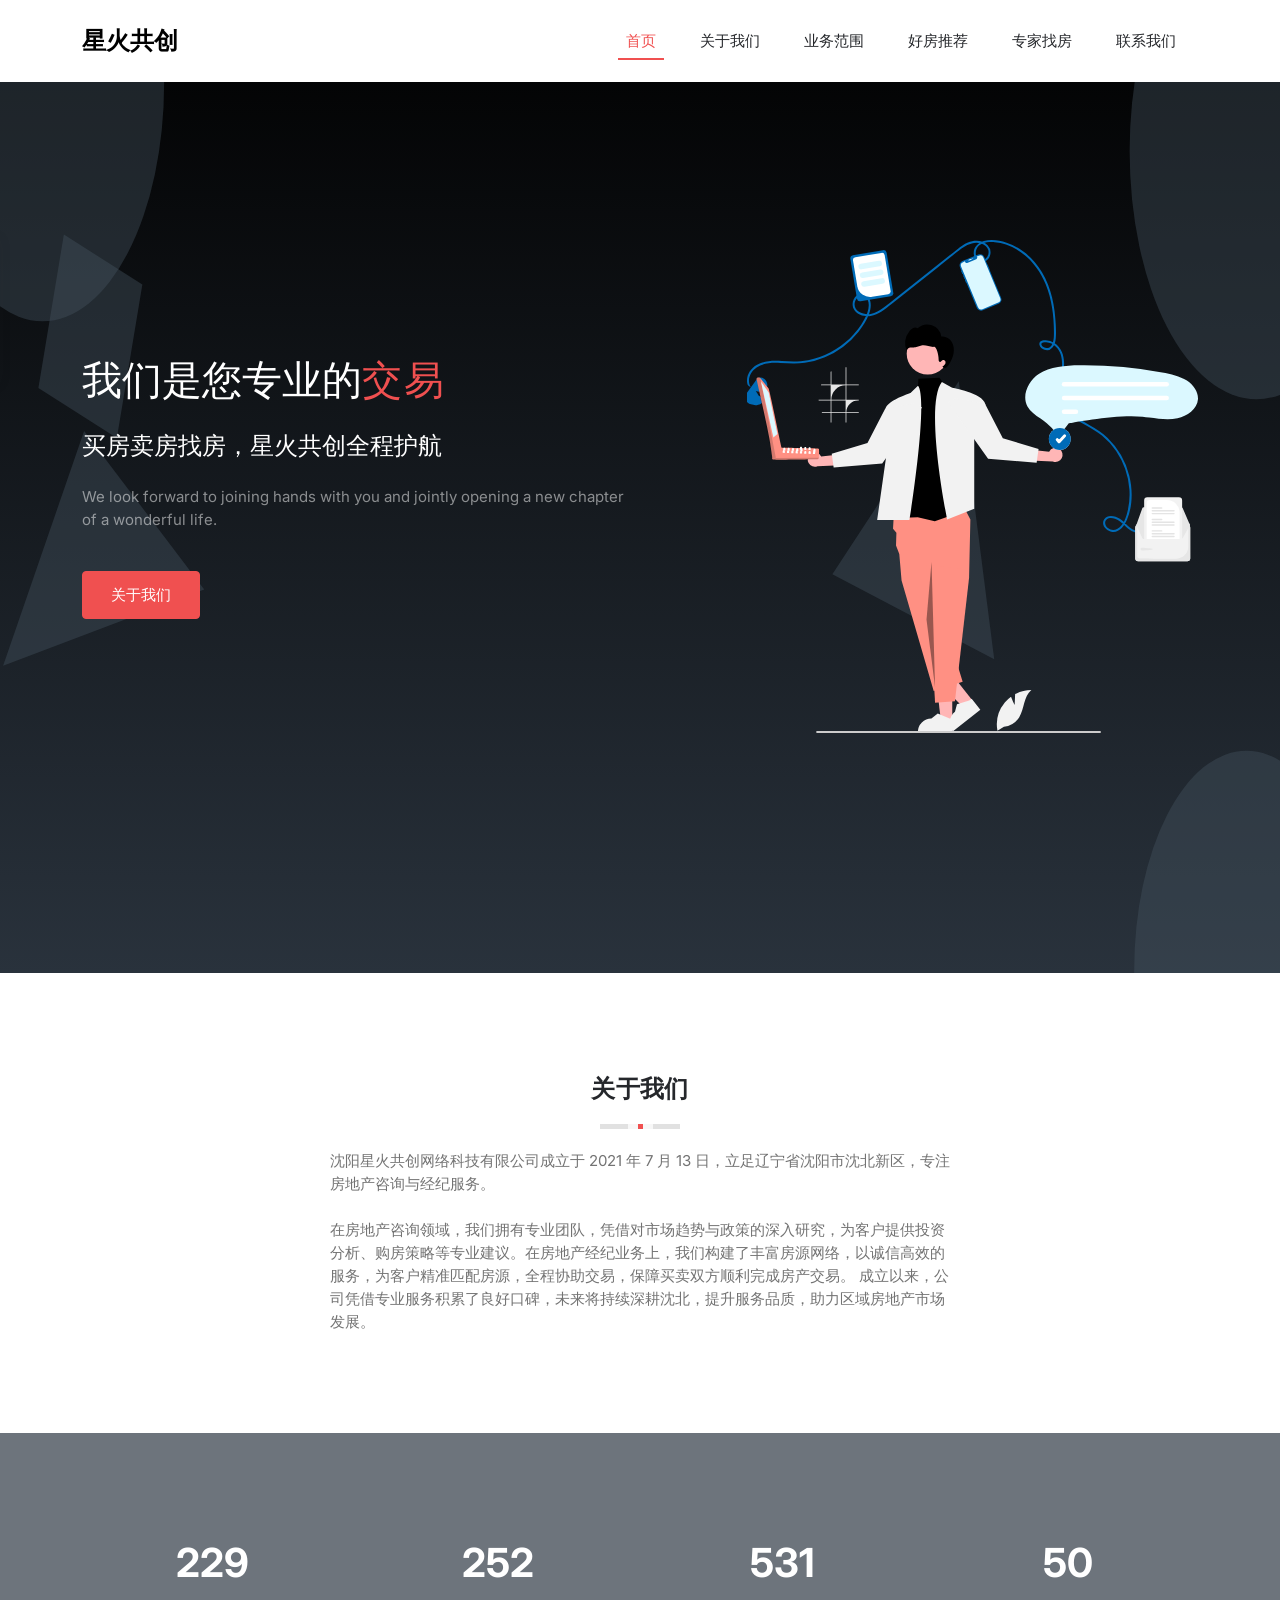
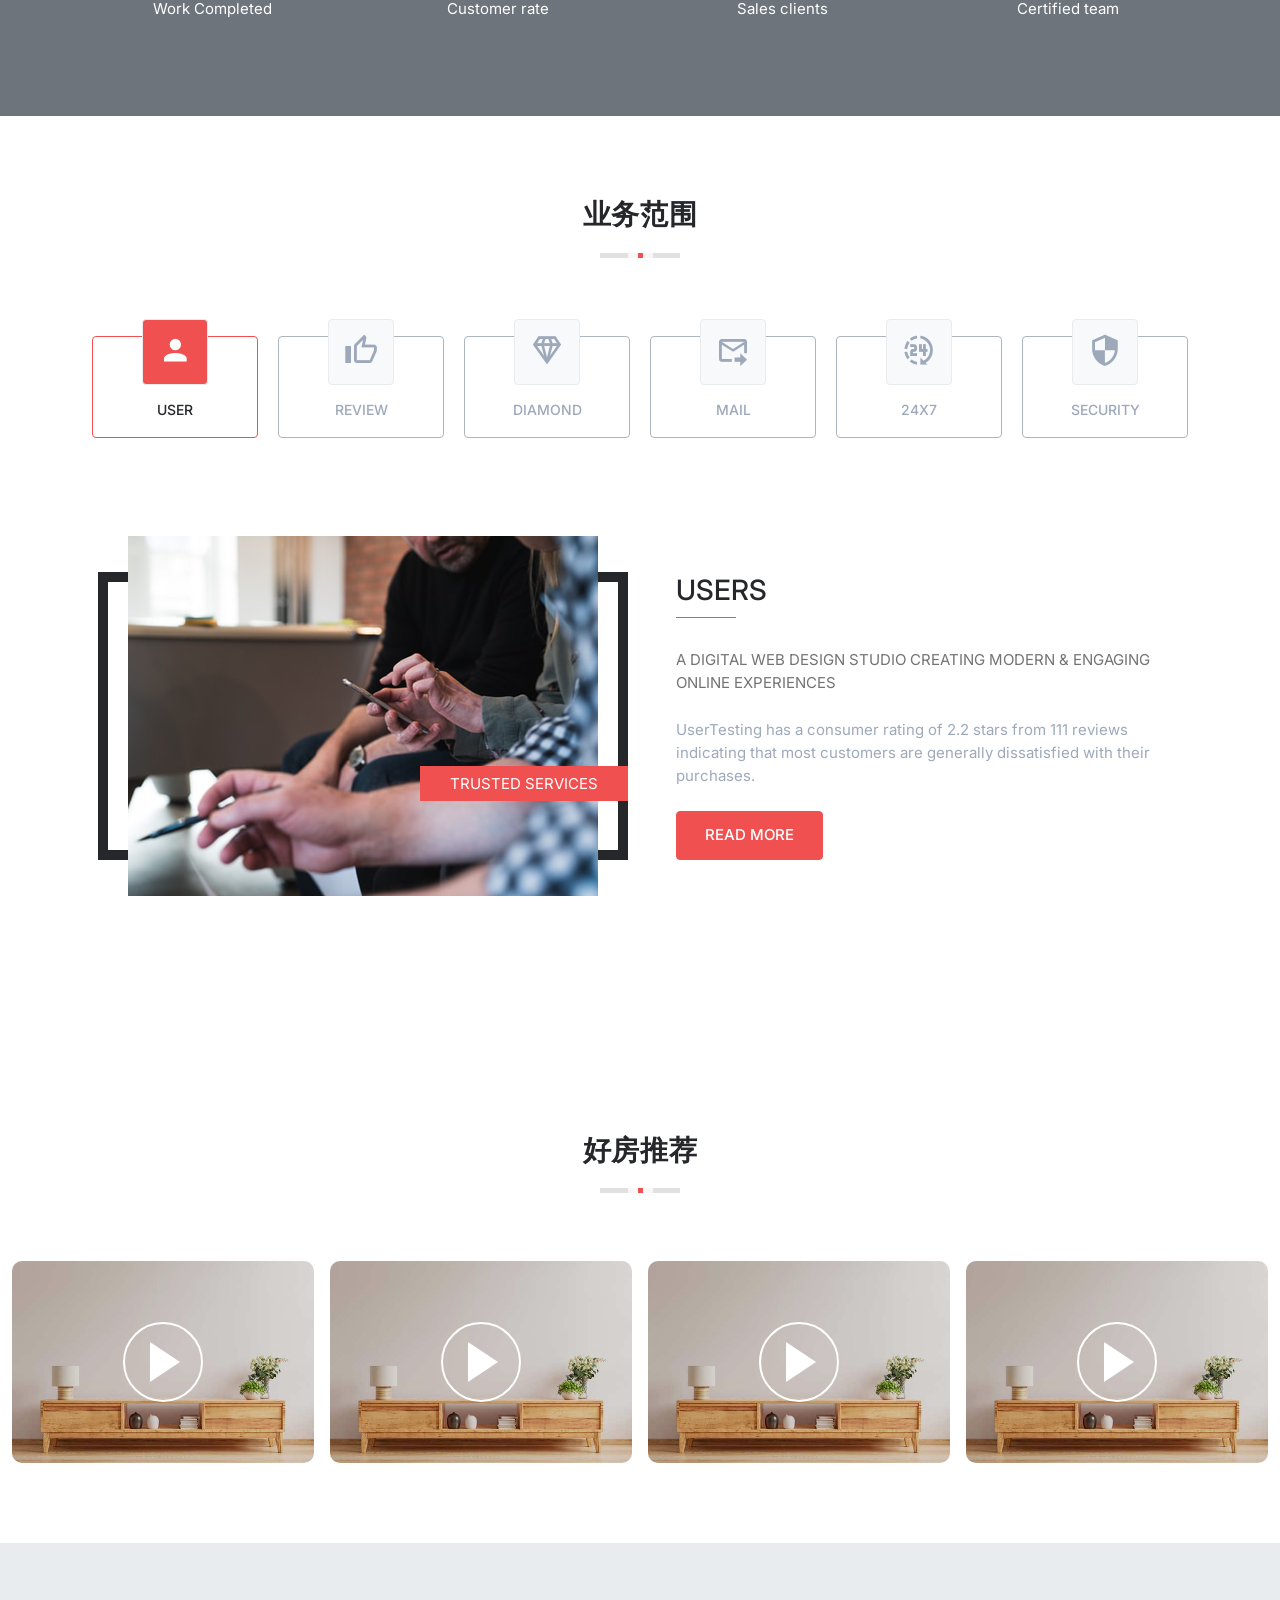
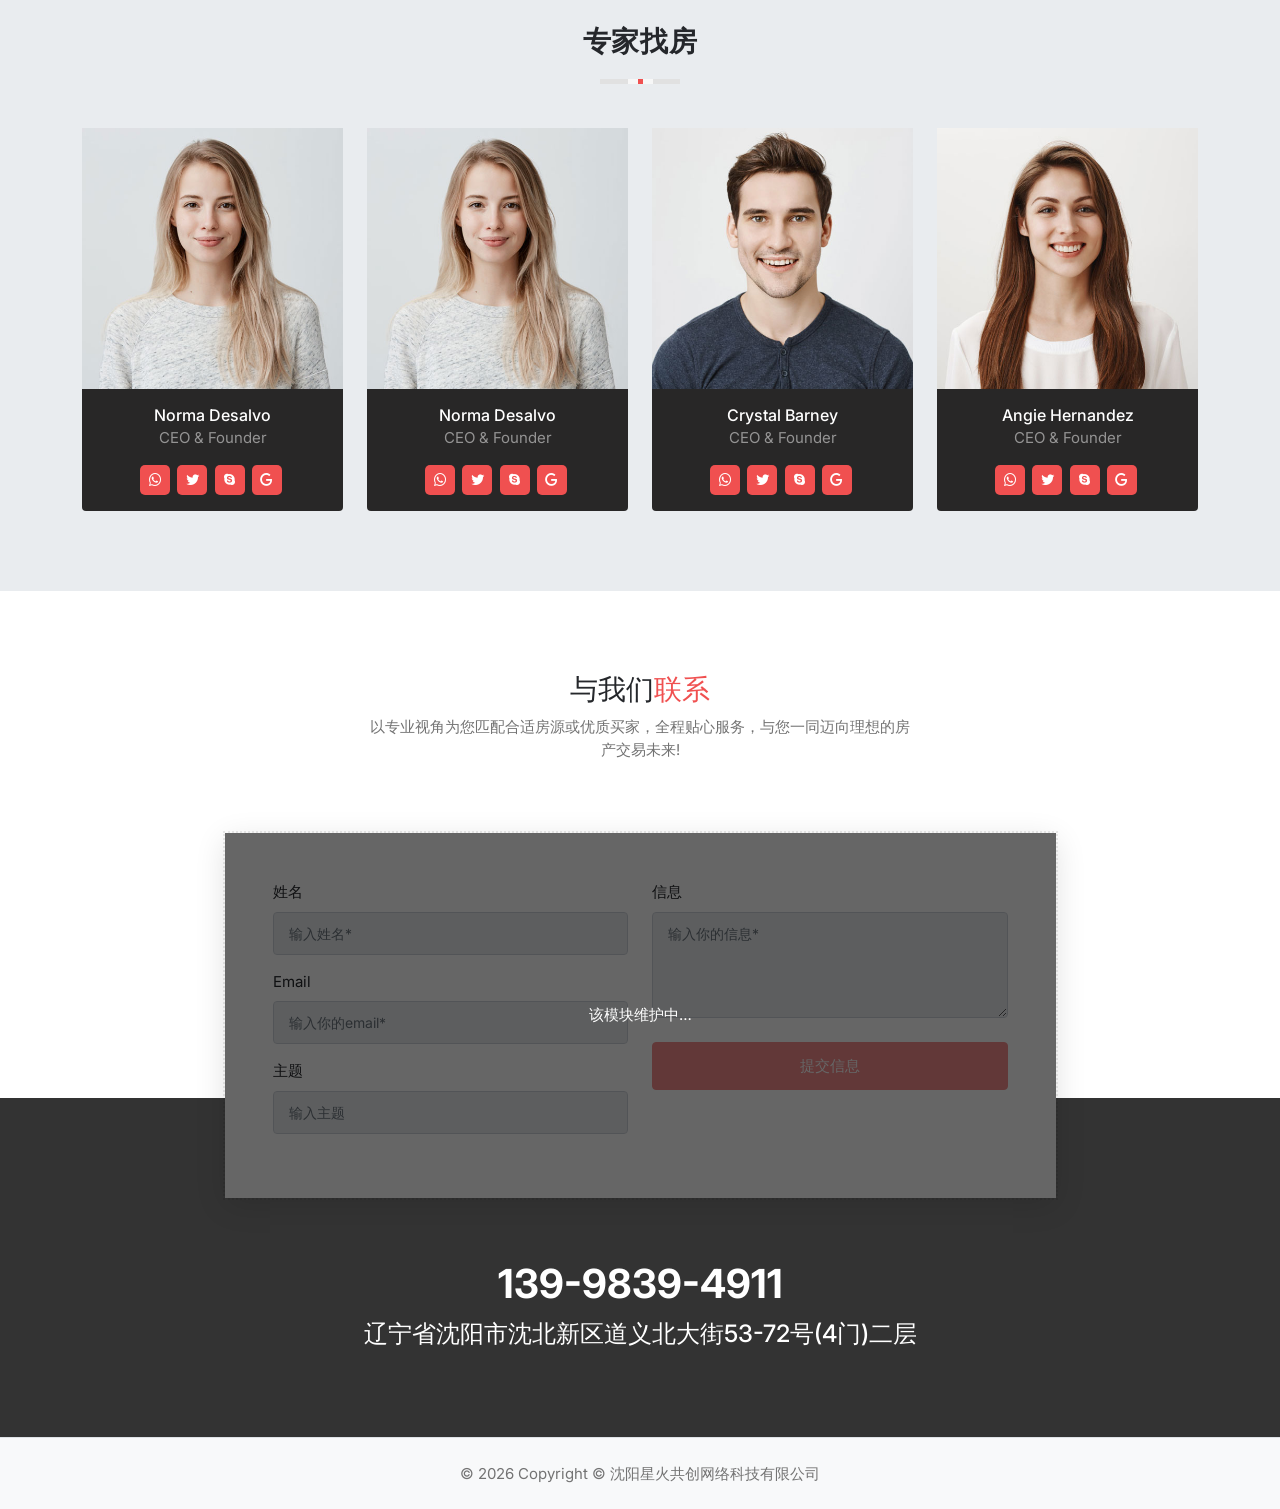
==== index.html @ 0575c916 "1111" ====
<!DOCTYPE html>
<html lang="zh-CN">
  <head>
    <meta charset="utf-8" />
    <title>
      沈阳星火共创网络科技有限公司 | 房产信息 | 网站建设,APP和小程序开发
    </title>
    <meta name="viewport" content="width=device-width, initial-scale=1.0" />
    <meta
      name="description"
      content="Premium Bootstrap v5.1.3 Landing Page Template"
    />
    <meta
      name="keywords"
      content="bootstrap v5.1.3, premium, marketing, multipurpose"
    />
    <meta content="fengdi" name="author" />
    <!-- favicon -->
    <link rel="shortcut icon" href="images/favicon.ico" />
    <!-- Bootstrap css-->
    <link href="css/bootstrap.min.css" rel="stylesheet" type="text/css" />
    <!-- Materialdesign icon-->
    <link
      rel="stylesheet"
      href="css/materialdesignicons.min.css"
      type="text/css"
    />
    <!-- Swiper Slider css -->
    <link rel="stylesheet" href="css/swiper-bundle.min.css" type="text/css" />
    <link rel="stylesheet" href="css/glightbox.min.css" />
    <!-- Custom Css -->
    <link href="css/style.css" rel="stylesheet" type="text/css" />
    <!-- colors -->
    <link
      href="css/colors/default.css"
      rel="stylesheet"
      type="text/css"
      id="color-opt"
    />
  </head>
  <body
    data-bs-spy="scroll"
    data-bs-target="#navbar-navlist"
    data-bs-offset="71"
  >
    <nav
      class="navbar navbar-expand-lg fixed-top navbar-white navbar-custom sticky top-0"
      id="navbar"
    >
      <div class="container">
        <!-- LOGO --><a class="navbar-brand" href="index-1.html"
          ><span>星火共创</span></a
        ><button
          class="navbar-toggler collapsed"
          type="button"
          data-bs-toggle="collapse"
          data-bs-target="#navbarCollapse"
          aria-controls="navbarCollapse"
          aria-expanded="false"
          aria-label="Toggle navigation"
        >
          <span class="mdi mdi-menu"></span>
        </button>
        <div class="collapse navbar-collapse" id="navbarCollapse">
          <ul class="navbar-nav ms-auto mb-2 mb-lg-0" id="navbar-navlist">
            <li class="nav-item">
              <a class="nav-link active" href="#home">首页</a>
            </li>
            <li class="nav-item">
              <a class="nav-link" href="#about">关于我们</a>
            </li>
            <li class="nav-item">
              <a class="nav-link" href="#services">业务范围</a>
            </li>
            <li class="nav-item">
              <a class="nav-link" href="#porfolio">好房推荐</a>
            </li>
            <li class="nav-item">
              <a class="nav-link" href="#team">专家找房</a>
            </li>
            <li class="nav-item">
              <a class="nav-link" href="#contact">联系我们</a>
            </li>
          </ul>
        </div>
      </div>
    </nav>
    <!-- End Navbar -->
     <!-- START 首页 -->
    <section class="bg-home1 overflow-hidden" id="home">
      <div
        class="position-absolute w-100"
        style="top: 0; bottom: 0; right: 0; left: 0"
      >
        <svg
          xmlns="http://www.w3.org/2000/svg"
          version="1.1"
          xmlns:xlink="http://www.w3.org/1999/xlink"
          xmlns:svgjs="http://svgjs.com/svgjs"
          class="w-100 h-100"
          preserveAspectRatio="none"
          viewBox="0 0 1440 560"
        >
          <g mask='url("#SvgjsMask1281")' fill="none">
            <path
              d="M1270.83 86.91 a142.76 142.76 0 1 0 285.52 0 a142.76 142.76 0 1 0 -285.52 0z"
              fill="rgba(72, 85, 99, 0.4)"
              class="triangle-float2"
            ></path>
            <path
              d="M94.63920729044644 247.98615435187187L3.4969909396490664 383.1100468973077 
                        229.76309983588226 339.12837070266926z"
              fill="rgba(72, 85, 99, 0.4)"
              class="triangle-float2"
            ></path>
            <path
              d="M160.1754071445866 163.68418134995935L71.87015545871965 134.99206579641714 
                        43.17803990517743 223.29731748228406 131.48329159104438 251.98943303582627z"
              fill="rgba(72, 85, 99, 0.4)"
              class="triangle-float3"
            ></path>
            <path
              d="M936.4041038401061 330.3830443283211L1118.4828828871734 379.3569371829307 
                        1078.6087344353373 219.4304628313281z"
              fill="rgba(72, 85, 99, 0.4)"
              class="triangle-float3"
            ></path>
            <path
              d="M-89.14 47.98 a136.89 136.89 0 1 0 273.78 0 a136.89 136.89 0 1 0 -273.78 0z"
              fill="rgba(72, 85, 99, 0.4)"
              class="triangle-float2"
            ></path>
            <path
              d="M1275.98 558.17 a126.26 126.26 0 1 0 252.52 0 a126.26 126.26 0 1 0 -252.52 0z"
              fill="rgba(72, 85, 99, 0.4)"
              class="triangle-float3"
            ></path>
          </g>
          <defs>
            <mask id="SvgjsMask1281">
              <rect width="1440" height="560" fill="#ffffff"></rect>
            </mask>
            <style>
              @keyframes float1 {
                0% {
                  transform: translate(0, 0);
                }

                50% {
                  transform: translate(-10px, 0);
                }

                100% {
                  transform: translate(0, 0);
                }
              }

              .triangle-float1 {
                animation: float1 5s infinite;
              }

              @keyframes float2 {
                0% {
                  transform: translate(0, 0);
                }

                50% {
                  transform: translate(-5px, -5px);
                }

                100% {
                  transform: translate(0, 0);
                }
              }

              .triangle-float2 {
                animation: float2 4s infinite;
              }

              @keyframes float3 {
                0% {
                  transform: translate(0, 0);
                }

                50% {
                  transform: translate(0, -10px);
                }

                100% {
                  transform: translate(0, 0);
                }
              }

              .triangle-float3 {
                animation: float3 6s infinite;
              }
            </style>
          </defs>
        </svg>
      </div>
      <div class="container">
        <div class="position-relative" style="z-index: 1">
          <div class="row align-items-center">
            <div class="col-lg-6">
              <div class="business-home-content text-white">
                <h4 class="intro">
                  我们是您专业的<span class="text-primary typing"
                    >房产咨询</span
                  >
                </h4>
                <h4 class="business-home-subtitle mt-4 letter-spacing_2">
                  买房卖房找房，星火共创全程护航
                </h4>
                <p class="business-home-desc mt-4 f-15 text-white-50">
                  We look forward to joining hands with you and jointly opening
                  a new chapter of a wonderful life.
                </p>
                <div class="mt-4 pt-3 mouse-down">
                  <a href="#about" class="btn btn-md btn-primary">关于我们</a>
                </div>
              </div>
            </div>
            <!--end col-->
            <div class="col-lg-5 offset-xl-1">
              <div class="mt-lg-0 mt-5">
                <img
                  src="images/home1.svg"
                  alt="home04"
                  class="img-fluid home-img"
                />
              </div>
            </div>
          </div>
          <!--end row-->
        </div>
      </div>
      <!--end container-->
    </section>
    <!-- End 首页 -->
    <!-- START 关于我们 -->
    <section class="about-us" id="about">
      <div class="container">
        <div class="row justify-content-center">
          <div class="col-lg-8">
            <div class="text-center">
              <h4 class="title">关于我们</h4>
              <div class="titleHR"><span></span></div>
              <p class="slog">
                沈阳星火共创网络科技有限公司成立于 2021 年 7 月 13 日，立足辽宁省沈阳市沈北新区，专注房地产咨询与经纪服务。<br/><br/>
                在房地产咨询领域，我们拥有专业团队，凭借对市场趋势与政策的深入研究，为客户提供投资分析、购房策略等专业建议。在房地产经纪业务上，我们构建了丰富房源网络，以诚信高效的服务，为客户精准匹配房源，全程协助交易，保障买卖双方顺利完成房产交易。
                成立以来，公司凭借专业服务积累了良好口碑，未来将持续深耕沈北，提升服务品质，助力区域房地产市场发展。
              </p>
            </div>
          </div>
        </div>
      </div>
    </section>
    <!--End 关于我们 -->
    <!-- START COUNTER -->
    <section class="section counter">
      <div class="bg-overlay"></div>
      <div class="container">
        <div class="row align-items-center" id="counter">
          <div class="col-lg-3">
            <div class="business-counter-box text-center">
              <h1 class="counter-count mt-4 text-white fw-bold">
                <span class="counter_value" id="count1">253</span>
              </h1>
              <p class="text-white">Work Completed</p>
            </div>
          </div>
          <div class="col-lg-3">
            <div class="business-counter-box text-center">
              <h1 class="counter-count mt-4 text-white fw-bold">
                <span class="counter_value" id="count2">252</span>
              </h1>
              <p class="text-white">Customer rate</p>
            </div>
          </div>
          <div class="col-lg-3">
            <div class="business-counter-box text-center">
              <h1 class="counter-count mt-4 text-white fw-bold">
                <span class="counter_value" id="count3">1252</span>
              </h1>
              <p class="text-white">Sales clients</p>
            </div>
          </div>
          <div class="col-lg-3">
            <div class="business-counter-box text-center">
              <h1 class="counter-count mt-4 text-white fw-bold">
                <span class="counter_value" id="count4">52</span>
              </h1>
              <p class="text-white">Certified team</p>
            </div>
          </div>
        </div>
      </div>
    </section>
    <!-- END COUNTER -->
     <!-- START 业务范围 -->
    <section class="section services" id="services">
      <div class="container">
        <div class="row">
          <div class="col-lg-12">
            <div class="text-center">
              <h3 class="title">业务范围</h3>
              <div class="titleHR"><span></span></div>
            </div>
          </div>
        </div>
        <div class="row mt-5">
          <div class="col-lg-12">
            <ul class="nav nav-pills nav-justified" role="tablist">
              <li class="nav-item-tabs waves-effect waves-light">
                <a
                  class="nav-link active"
                  data-bs-toggle="tab"
                  href="#navpills-surgery"
                  role="tab"
                >
                  <div class="service-box">
                    <div class="service-icon">
                      <i class="mdi mdi-account"></i>
                    </div>
                    <h5 class="text-uppercase mt-3 d-none d-lg-block">User</h5>
                  </div>
                </a>
              </li>
              <li class="nav-item-tabs waves-effect waves-light">
                <a
                  class="nav-link"
                  data-bs-toggle="tab"
                  href="#navpills-testing"
                  role="tab"
                >
                  <div class="service-box">
                    <div class="service-icon">
                      <i class="mdi mdi-thumb-up-outline"></i>
                    </div>
                    <h5 class="text-uppercase mt-3 d-none d-lg-block">
                      Review
                    </h5>
                  </div>
                </a>
              </li>
              <li class="nav-item-tabs waves-effect waves-light">
                <a
                  class="nav-link"
                  data-bs-toggle="tab"
                  href="#navpills-treatment"
                  role="tab"
                >
                  <div class="service-box">
                    <div class="service-icon">
                      <i class="mdi mdi-diamond-stone"></i>
                    </div>
                    <h5 class="text-uppercase mt-3 d-none d-lg-block">
                      Diamond
                    </h5>
                  </div>
                </a>
              </li>
              <li class="nav-item-tabs waves-effect waves-light">
                <a
                  class="nav-link"
                  data-bs-toggle="tab"
                  href="#navpills-care"
                  role="tab"
                >
                  <div class="service-box">
                    <div class="service-icon">
                      <i class="mdi mdi-email-send-outline"></i>
                    </div>
                    <h5 class="text-uppercase mt-3 d-none d-lg-block">Mail</h5>
                  </div>
                </a>
              </li>
              <li class="nav-item-tabs waves-effect waves-light">
                <a
                  class="nav-link"
                  data-bs-toggle="tab"
                  href="#navpills-ear"
                  role="tab"
                >
                  <div class="service-box">
                    <div class="service-icon">
                      <i class="mdi mdi-hours-24"></i>
                    </div>
                    <h5 class="text-uppercase mt-3 d-none d-lg-block">24x7</h5>
                  </div>
                </a>
              </li>
              <li class="nav-item-tabs waves-effect waves-light">
                <a
                  class="nav-link"
                  data-bs-toggle="tab"
                  href="#navpills-denter"
                  role="tab"
                >
                  <div class="service-box">
                    <div class="service-icon">
                      <i class="mdi mdi-security"></i>
                    </div>
                    <h5 class="text-uppercase mt-3 d-none d-lg-block">
                      Security
                    </h5>
                  </div>
                </a>
              </li>
            </ul>
          </div>
        </div>
        <div class="row mt-5">
          <div class="col-lg-12">
            <div class="tab-content p-3">
              <div
                class="tab-pane active"
                id="navpills-surgery"
                role="tabpanel"
              >
                <div class="row align-items-center">
                  <div class="col-lg-6">
                    <div class="services-img mt-4">
                      <img
                        src="images/about/img1.png"
                        class="img-fluid"
                        alt=""
                      />
                    </div>
                    <div class="services-lable">
                      <p class="text-white mb-0 text-uppercase">
                        Trusted Services
                      </p>
                    </div>
                  </div>
                  <div class="col-lg-6">
                    <div class="services-box ps-0 ps-lg-4 mt-4">
                      <h3 class="services-title text-uppercase">Users</h3>
                      <p class="text-uppercase mt-4 pt-3 f-20">
                        A digital web design studio creating modern &amp;
                        engaging online experiences
                      </p>
                      <p class="text-muted mt-4">
                        UserTesting has a consumer rating of 2.2 stars from 111
                        reviews indicating that most customers are generally
                        dissatisfied with their purchases.
                      </p>
                      <div class="mt-4">
                        <a href="" class="btn btn-primary text-uppercase"
                          >Read More</a
                        >
                      </div>
                    </div>
                  </div>
                </div>
              </div>
              <div class="tab-pane" id="navpills-testing" role="tabpanel">
                <div class="row align-items-center">
                  <div class="col-lg-6">
                    <div class="services-img mt-4">
                      <img
                        src="images/about/img2.png"
                        class="img-fluid"
                        alt=""
                      />
                    </div>
                    <div class="services-lable">
                      <p class="text-white mb-0 text-uppercase">
                        Trusted Services
                      </p>
                    </div>
                  </div>
                  <div class="col-lg-6">
                    <div class="services-box ps-0 ps-lg-4 mt-4">
                      <h3 class="services-title text-uppercase">Review</h3>
                      <p class="text-uppercase mt-4 pt-3 f-20">
                        A digital web design studio creating modern &amp;
                        engaging online experiences
                      </p>
                      <p class="text-muted mt-4">
                        The European languages are members of the same family.
                        Their separate existence is a myth. For
                        science,music,sport,etc,
                      </p>
                      <div class="mt-4">
                        <a href="" class="btn btn-primary text-uppercase"
                          >Read More</a
                        >
                      </div>
                    </div>
                  </div>
                </div>
              </div>
              <div class="tab-pane" id="navpills-treatment" role="tabpanel">
                <div class="row align-items-center">
                  <div class="col-lg-6">
                    <div class="services-img mt-4">
                      <img
                        src="images/about/img3.png"
                        class="img-fluid"
                        alt=""
                      />
                    </div>
                    <div class="services-lable">
                      <p class="text-white mb-0 text-uppercase">
                        Trusted Services
                      </p>
                    </div>
                  </div>
                  <div class="col-lg-6">
                    <div class="services-box ps-0 ps-lg-4 mt-4">
                      <h3 class="services-title text-uppercase">Diamond</h3>
                      <p class="text-uppercase mt-4 pt-3 f-20">
                        A digital web design studio creating modern &amp;
                        engaging online experiences
                      </p>
                      <p class="text-muted mt-4">
                        The European languages are members of the same family.
                        Their separate existence is a myth. For
                        science,music,sport,etc,Europe uses the same vocabulary.
                      </p>
                      <div class="mt-4">
                        <a href="" class="btn btn-primary text-uppercase"
                          >Read More</a
                        >
                      </div>
                    </div>
                  </div>
                </div>
              </div>
              <div class="tab-pane" id="navpills-care" role="tabpanel">
                <div class="row align-items-center">
                  <div class="col-lg-6">
                    <div class="services-img mt-4">
                      <img
                        src="images/about/img4.png"
                        class="img-fluid"
                        alt=""
                      />
                    </div>
                    <div class="services-lable">
                      <p class="text-white mb-0 text-uppercase">
                        Trusted Services
                      </p>
                    </div>
                  </div>
                  <div class="col-lg-6">
                    <div class="services-box ps-0 ps-lg-4 mt-4">
                      <h3 class="services-title text-uppercase">Mail</h3>
                      <p class="text-uppercase mt-4 pt-3 f-20">
                        A digital web design studio creating modern &amp;
                        engaging online experiences
                      </p>
                      <p class="text-muted mt-4">
                        Far far away,behind the word mountains,far from the
                        countries Vokalia and Consonantia,there live the blind
                        texts. Separated they live in Bookmarksgrove right
                      </p>
                      <div class="mt-4">
                        <a href="" class="btn btn-primary text-uppercase"
                          >Read More</a
                        >
                      </div>
                    </div>
                  </div>
                </div>
              </div>
              <div class="tab-pane" id="navpills-ear" role="tabpanel">
                <div class="row align-items-center">
                  <div class="col-lg-6">
                    <div class="services-img mt-4">
                      <img
                        src="images/about/img5.png"
                        class="img-fluid"
                        alt=""
                      />
                    </div>
                    <div class="services-lable">
                      <p class="text-white mb-0 text-uppercase">
                        Trusted Services
                      </p>
                    </div>
                  </div>
                  <div class="col-lg-6">
                    <div class="services-box ps-0 ps-lg-4 mt-4">
                      <h3 class="services-title text-uppercase">24x7</h3>
                      <p class="text-uppercase mt-4 pt-3 f-20">
                        A digital web design studio creating modern &amp;
                        engaging online experiences
                      </p>
                      <p class="text-muted mt-4">
                        A wonderful serenity has taken possession of my entire
                        soul,like these sweet mornings of spring which I enjoy
                        with my whole heart. I am
                      </p>
                      <div class="mt-4">
                        <a href="" class="btn btn-primary text-uppercase"
                          >Read More</a
                        >
                      </div>
                    </div>
                  </div>
                </div>
              </div>
              <div class="tab-pane" id="navpills-denter" role="tabpanel">
                <div class="row align-items-center">
                  <div class="col-lg-6">
                    <div class="services-img mt-4">
                      <img
                        src="images/about/img6.png"
                        class="img-fluid"
                        alt=""
                      />
                    </div>
                    <div class="services-lable">
                      <p class="text-white mb-0 text-uppercase">
                        Trusted Services
                      </p>
                    </div>
                  </div>
                  <div class="col-lg-6">
                    <div class="services-box ps-0 ps-lg-4 mt-4">
                      <h3 class="services-title text-uppercase">Security</h3>
                      <p class="text-uppercase mt-4 pt-3 f-20">
                        A digital web design studio creating modern &amp;
                        engaging online experiences
                      </p>
                      <p class="text-muted mt-4">
                        One morning,when Gregor Samsa woke from troubled
                        dreams,he found himself transformed in his bed into a
                        horrible vermin. He lay on his armour-like
                      </p>
                      <div class="mt-4">
                        <a href="" class="btn btn-primary text-uppercase"
                          >Read More</a
                        >
                      </div>
                    </div>
                  </div>
                </div>
              </div>
            </div>
          </div>
        </div>
      </div>
    </section>
    <!-- END 业务范围 -->
    <!-- start 好房推荐 -->
    <section class="section porfolio" id="porfolio">
      <div class="container-fluid overflow-hidden">
        <div class="row justify-content-center">
          <div class="col-lg-6">
            <div class="text-center">
              <h3 class="title">好房推荐</h3>
              <div class="titleHR"><span></span></div>
            </div>
          </div>
          <!--end col-->
        </div>
        <!--end row-->
        <div class="row justify-content-center">
          <div class="col-lg-12">
            <div class="tab-content" id="pills-tabContent">
              <div
                class="tab-pane fade show active mt-5"
                id="pills-All"
                role="tabpanel"
                aria-labelledby="pills-All-tab"
              >
                <div class="row g-3">
                  <div class="col-lg-3">
                    <div class="item-box">
                      <img
                        class="item-container img-fluid"
                        src="images/work/work-1.jpg"
                        alt="1"
                      />
                      <div class="item-box_overlay">
                        <a
                          class="glightbox item-img-wrap"
                          href="https://vjs.zencdn.net/v/oceans.mp4"
                        >
                          <div class="play-button right-triangle"></div>
                        </a>
                      </div>
                    </div>
                  </div>
                  <div class="col-lg-3">
                    <div class="item-box">
                      <img
                        class="item-container img-fluid"
                        src="images/work/work-1.jpg"
                        alt="1"
                      />
                      <div class="item-box_overlay">
                        <a
                          class="glightbox"
                          href="https://vjs.zencdn.net/v/oceans.mp4"
                        >
                          <div class="play-button right-triangle"></div>
                        </a>
                      </div>
                    </div>
                  </div>
                  <div class="col-lg-3">
                    <div class="item-box">
                      <img
                        class="item-container img-fluid"
                        src="images/work/work-1.jpg"
                        alt="1"
                      />
                      <div class="item-box_overlay">
                        <a
                          class="glightbox"
                          href="https://vjs.zencdn.net/v/oceans.mp4"
                        >
                          <div class="play-button right-triangle"></div>
                        </a>
                      </div>
                    </div>
                  </div>
                  <div class="col-lg-3">
                    <div class="item-box">
                      <img
                        class="item-container img-fluid"
                        src="images/work/work-1.jpg"
                        alt="1"
                      />
                      <div class="item-box_overlay">
                        <a
                          class="glightbox"
                          href="https://vjs.zencdn.net/v/oceans.mp4"
                        >
                          <div class="play-button right-triangle"></div>
                        </a>
                      </div>
                    </div>
                  </div>
                </div>
              </div>
            </div>
          </div>
        </div>
      </div>
    </section>
    <!-- end 好房推荐 -->
    <!--start team-->
    <section class="section team" id="team">
      <div class="container">
        <div class="row">
          <div class="col-lg-12">
            <div class="text-center">
              <h3 class="title">专家找房</h3>
              <div class="titleHR"><span></span></div>
            </div>
          </div>
        </div>

        <div class="row align-items-end">
          <div class="col-lg-12">
            <div class="row justify-content-center">
              <div class="col-lg-3 col-md-6">
                <div class="team-box card rounded mt-4 border-0">
                  <div class="team-img overflow-hidden">
                    <img src="images/users/img1.jpg" alt="" class="img-fluid" />
                  </div>
                  <!--end team-img-->
                  <div class="card-body text-center">
                    <a href="#" class="team-name">
                      <h6 class="mb-0">Norma Desalvo</h6>
                    </a>
                    <p class="text-white-50 mb-0 f-14">CEO &amp; Founder</p>
                    <ul class="team-social list-inline mt-3 mb-0">
                      <li class="list-inline-item">
                        <a href="#" class="social-link"
                          ><i class="mdi mdi-whatsapp"></i
                        ></a>
                      </li>
                      <li class="list-inline-item">
                        <a href="#" class="social-link"
                          ><i class="mdi mdi-twitter"></i
                        ></a>
                      </li>
                      <li class="list-inline-item">
                        <a href="#" class="social-link"
                          ><i class="mdi mdi-skype"></i
                        ></a>
                      </li>
                      <li class="list-inline-item">
                        <a href="#" class="social-link"
                          ><i class="mdi mdi-google"></i
                        ></a>
                      </li>
                    </ul>
                    <!--end team-social-->
                  </div>
                  <!--end card-body-->
                </div>
                <!--end team-box-->
              </div>
              <!--end col-->
              <div class="col-lg-3 col-md-6">
                <div class="team-box card rounded mt-4 border-0">
                  <div class="team-img overflow-hidden">
                    <img src="images/users/img1.jpg" alt="" class="img-fluid" />
                  </div>
                  <!--end team-img-->
                  <div class="card-body text-center">
                    <a href="#" class="team-name">
                      <h6 class="mb-0">Norma Desalvo</h6>
                    </a>
                    <p class="text-white-50 mb-0 f-14">CEO &amp; Founder</p>
                    <ul class="team-social list-inline mt-3 mb-0">
                      <li class="list-inline-item">
                        <a href="#" class="social-link"
                          ><i class="mdi mdi-whatsapp"></i
                        ></a>
                      </li>
                      <li class="list-inline-item">
                        <a href="#" class="social-link"
                          ><i class="mdi mdi-twitter"></i
                        ></a>
                      </li>
                      <li class="list-inline-item">
                        <a href="#" class="social-link"
                          ><i class="mdi mdi-skype"></i
                        ></a>
                      </li>
                      <li class="list-inline-item">
                        <a href="#" class="social-link"
                          ><i class="mdi mdi-google"></i
                        ></a>
                      </li>
                    </ul>
                    <!--end team-social-->
                  </div>
                  <!--end card-body-->
                </div>
                <!--end team-box-->
              </div>
              <!--end col-->
              <div class="col-lg-3 col-md-6">
                <div class="team-box card rounded mt-4 border-0">
                  <div class="team-img overflow-hidden">
                    <img src="images/users/img2.jpg" alt="" class="img-fluid" />
                  </div>
                  <!--end team-img-->
                  <div class="card-body text-center">
                    <a href="#" class="team-name">
                      <h6 class="mb-0">Crystal Barney</h6>
                    </a>
                    <p class="text-white-50 mb-0 f-14">CEO &amp; Founder</p>
                    <ul class="team-social list-inline mt-3 mb-0">
                      <li class="list-inline-item">
                        <a href="#" class="social-link"
                          ><i class="mdi mdi-whatsapp"></i
                        ></a>
                      </li>
                      <li class="list-inline-item">
                        <a href="#" class="social-link"
                          ><i class="mdi mdi-twitter"></i
                        ></a>
                      </li>
                      <li class="list-inline-item">
                        <a href="#" class="social-link"
                          ><i class="mdi mdi-skype"></i
                        ></a>
                      </li>
                      <li class="list-inline-item">
                        <a href="#" class="social-link"
                          ><i class="mdi mdi-google"></i
                        ></a>
                      </li>
                    </ul>
                    <!--end team-social-->
                  </div>
                  <!--end card-body-->
                </div>
                <!--end team-box-->
              </div>
              <!--end col-->
              <div class="col-lg-3 col-md-6">
                <div class="team-box card rounded mt-4 border-0">
                  <div class="team-img overflow-hidden">
                    <img src="images/users/img3.jpg" alt="" class="img-fluid" />
                  </div>
                  <!--emd team-img-->
                  <div class="card-body text-center">
                    <a href="#" class="team-name">
                      <h6 class="mb-0">Angie Hernandez</h6>
                    </a>
                    <p class="text-white-50 mb-0 f-14">CEO &amp; Founder</p>
                    <ul class="team-social list-inline mt-3 mb-0">
                      <li class="list-inline-item">
                        <a href="#" class="social-link"
                          ><i class="mdi mdi-whatsapp"></i
                        ></a>
                      </li>
                      <li class="list-inline-item">
                        <a href="#" class="social-link"
                          ><i class="mdi mdi-twitter"></i
                        ></a>
                      </li>
                      <li class="list-inline-item">
                        <a href="#" class="social-link"
                          ><i class="mdi mdi-skype"></i
                        ></a>
                      </li>
                      <li class="list-inline-item">
                        <a href="#" class="social-link"
                          ><i class="mdi mdi-google"></i
                        ></a>
                      </li>
                    </ul>
                    <!--end team-social-->
                  </div>
                  <!--end card-body-->
                </div>
                <!--end team-box-->
              </div>
              <!--end col-->
            </div>
            <!--end row-->
          </div>
          <!--end col-->
        </div>
        <!--end row-->
      </div>
      <!--end container-->
    </section>
    <!--end team-->
    <!--start contact-->
    <section class="section" id="contact">
      <div class="container">
        <div class="row justify-content-center">
          <div class="col-xl-6 col-lg-8">
            <div class="text-center mb-5 pb-4">
              <h3>与我们<span class="text-primary">联系</span></h3>
              <p class="mb-0">
                以专业视角为您匹配合适房源或优质买家，全程贴心服务，与您一同迈向理想的房产交易未来!
              </p>
            </div>
          </div>
          <!--end col-->
          <div class="col-lg-9">
            <div class="contact-form p-5 box-shadow maintenance">
              <form
                method="post"
                onsubmit="return validateForm()"
                name="myForm"
                id="myForm"
              >
                <span id="error-msg"></span>
                <div class="row">
                  <div class="col-lg-6">
                    <div class="mb-3">
                      <div class="position-relative mb-3">
                        <label for="name" class="form-label">姓名</label
                        ><input
                        disabled="disabled"
                          name="name"
                          id="name"
                          type="text"
                          class="form-control"
                          placeholder="输入姓名*"
                        />
                      </div>
                    </div>
                    <div class="mb-3">
                      <div class="position-relative mb-3">
                        <label for="email" class="form-label"
                          >Email</label
                        ><input
                        disabled="disabled"
                          name="email"
                          id="email"
                          type="email"
                          class="form-control"
                          placeholder="输入你的email*"
                        />
                      </div>
                    </div>
                    <div class="mb-3">
                      <div class="position-relative mb-3">
                        <label for="subject" class="form-label">主题</label
                        ><input
                        disabled="disabled"
                          name="subject"
                          id="subject"
                          type="text"
                          class="form-control"
                          placeholder="输入主题"
                        />
                      </div>
                    </div>
                  </div>
                  <!--end col-->
                  <div class="col-lg-6">
                    <div class="mb-4">
                      <div class="position-relative mb-3">
                        <label for="message" class="form-label"
                          >信息</label
                        ><textarea
                        disabled="disabled"
                          name="comments"
                          id="comments"
                          rows="4"
                          class="form-control"
                          placeholder="输入你的信息*"
                        ></textarea>
                      </div>
                    </div>
                    <div class="row">
                      <div class="col-lg-12">
                        <input
                        disabled="disabled"
                          type="submit"
                          id="submit"
                          name="send"
                          class="btn btn-primary w-100"
                          value="提交信息"
                        />
                      </div>
                    </div>
                  </div>
                  <!--end col-->
                </div>
                <!--end row-->
              </form>
              <!--end form-->
            </div>
            <!--end contact-form-->
          </div>
          <!--end col-->
        </div>
        <!--end row-->
      </div>
      <!--end container-->
    </section>
    <!-- <section-->
      <section class="address-bg fixed-bg" style="background-position: 50% 18.7px;">
        <div class="container">
          <div class="row">
            <div class="col-md-12 text-center white-color">
              <div class="phone-number">
                <h1><strong>139-9839-4911</strong></h1>
              </div>
              <h4>辽宁省沈阳市沈北新区道义北大街53-72号(4门)二层</h4>
            </div>
          </div>
        </div>
      </section>
    <!-- <section-->
    <!-- footer alt -->
    <div class="footer-alt pt-4 pb-4">
      <div class="container">
        <div class="row">
          <div class="col-lg-12">
            <div class="text-center">
              <p class="mb-0 fs-15">
                ©
                <script>
                  document.write(new Date().getFullYear());
                </script>
                Copyright &copy; 沈阳星火共创网络科技有限公司
              </p>
            </div>
          </div>
        </div>
      </div>
    </div>
    <!-- end alt --><!-- Style switcher -->
    <div id="style-switcher" onclick="toggleSwitcher()" style="left: -189px">
      <div>
        <h6>Select your color</h6>
        <ul class="pattern list-unstyled mb-0">
          <li>
            <a
              class="color1"
              href="javascript: void(0);"
              onclick="setColor('default')"
            ></a>
          </li>
          <li>
            <a
              class="color2"
              href="javascript: void(0);"
              onclick="setColor('success')"
            ></a>
          </li>
          <li>
            <a
              class="color3"
              href="javascript: void(0);"
              onclick="setColor('warning')"
            ></a>
          </li>
          <li>
            <a
              class="color4"
              href="javascript: void(0);"
              onclick="setColor('orange')"
            ></a>
          </li>
          <li>
            <a
              class="color5"
              href="javascript: void(0);"
              onclick="setColor('info')"
            ></a>
          </li>
          <li>
            <a
              class="color6"
              href="javascript: void(0);"
              onclick="setColor('purple')"
            ></a>
          </li>
        </ul>
      </div>
      <!-- <div class="bottom">
        <a href="javascript: void(0);" class="settings rounded-end">
          <i class="mdi mdi-cog mdi-spin"></i
        ></a>
      </div> -->
    </div>
    <!-- end switcher-->
    <!--start back-to-top-->
    <button onclick="topFunction()" id="back-to-top">
      <i class="mdi mdi-arrow-up"></i></button
    ><!--end back-to-top--><!--Custom js-->
    <script src="js/counter.js"></script>
    <!-- Bootstrap Bundale js -->
    <script src="js/bootstrap.bundle.min.js"></script>
    <!-- Swiper Slider js -->
    <script src="js/swiper-bundle.min.js"></script>
    <script src="js/typing-text.js"></script>
    <script src="js/glightbox.min.js"></script>
    <!-- Contact Js -->
    <script src="js/contact.js"></script>
    <!-- App js -->
    <script src="js/app.js"></script>
  </body>
</html>
---- css/style.css ----
@import "https://fonts.googleapis.com/css2?family=Inter:wght@400;500;600;700&display=swap";
body {
  font-family: "Inter", sans-serif;
  color: #25272b;
  font-size: 15px;
}
body.modal-open {
  padding-right: 0 !important;
}
body.modal-open .navbar {
  padding-right: 0 !important;
}
h1,
h2,
h3,
h4,
h5,
h6 {
  font-family: "Inter", sans-serif;
  font-weight: 500;
  line-height: 1.3;
}
a {
  text-decoration: none;
  outline: 0;
}
html {
  scroll-padding-top: 59px;
  scroll-behavior: smooth;
}
.row > * {
  position: relative;
}
.avatar-xs {
  height: 1.5rem;
  width: 1.5rem;
}
.avatar-sm {
  height: 3rem;
  width: 3rem;
}
.avatar-md {
  height: 4rem;
  width: 4rem;
}
.avatar-lg {
  height: 6rem;
  width: 6rem;
}
.avatar-xl {
  height: 7.5rem;
  width: 7.5rem;
}
.avatar-title {
  background-color: #f05050;
  color: #fff;
  display: flex;
  font-weight: 500;
  height: 100%;
  justify-content: center;
  width: 100%;
}
.avatar-group {
  padding-left: 12px;
  display: flex;
  flex-wrap: wrap;
}
.avatar-group .avatar-group-item {
  margin-left: -12px;
  border: 2px solid #f8f9fa;
  border-radius: 50%;
  transition: all 0.2s;
}
.avatar-group .avatar-group-item:hover {
  position: relative;
  transform: translateY(-2px);
}
.text-primary {
  color: #f05050 !important;
}
.bg-primary {
  background-color: #f05050 !important;
}
.text-success {
  color: #06ba63 !important;
}
.bg-success {
  background-color: #06ba63 !important;
}
.text-info {
  color: #49c6e5 !important;
}
.bg-info {
  background-color: #49c6e5 !important;
}
.text-warning {
  color: #f4b942 !important;
}
.bg-warning {
  background-color: #f4b942 !important;
}
.text-danger {
  color: #ef4b4b !important;
}
.bg-danger {
  background-color: #ef4b4b !important;
}
.text-light {
  color: #f8f9fa !important;
}
.bg-light {
  background-color: #f8f9fa !important;
}
.text-dark {
  color: #25272b !important;
}
.bg-dark {
  background-color: #25272b !important;
}
.text-muted {
  color: #9da9bb !important;
}
.bg-muted {
  background-color: #9da9bb !important;
}
.text-white {
  color: #fff !important;
}
.bg-white {
  background-color: #fff !important;
}
.section {
  padding-top: 80px;
  padding-bottom: 80px;
  position: relative;
}
.fs-13 {
  font-size: 13px;
}
.fs-14 {
  font-size: 14px;
}
.fs-16 {
  font-size: 16px;
}
.fs-17 {
  font-size: 17px;
}
.fs-18 {
  font-size: 18px;
}
.fs-20 {
  font-size: 20px;
}
.avatar-md {
  height: auto;
  width: 74px;
}
.fw-medium {
  font-weight: 500;
}
.fw-semibold {
  font-weight: 600;
}
.box-shadow {
  box-shadow: rgba(0, 0, 0, 0.04) 0 8px 24px;
}
.bg-overlay {
  position: absolute;
  background-color: rgba(48, 58, 69, 0.7);
  left: 0;
  right: 0;
  top: 0;
  bottom: 0;
}
#back-to-top {
  width: 30px;
  height: 30px;
  position: fixed;
  bottom: 20px;
  right: 30px;
  border-color: transparent;
  border-radius: 5px;
  background-color: #f05050;
  color: #fff;
  transition: all 0.5s ease;
  display: none;
}
#back-to-top:hover {
  background: #343a40;
}
.title {
  letter-spacing: 0.02em;
  text-transform: uppercase;
  margin-bottom: 20px;
  font-weight: bold;
  text-align: center;
}
.title span {
  color: #f05050;
}
.titleHR {
  background: none repeat scroll 0 0 #e1e1e1;
  height: 5px;
  margin: 20px auto;
  position: relative;
  text-align: center;
  width: 80px;
}
.titleHR span {
  border-left: 10px solid #f7f7f7;
  border-right: 10px solid #f7f7f7;
  display: inline-block;
  height: 5px;
  left: 0;
  margin: 0 auto;
  position: absolute;
  right: 0;
  top: 0;
  width: 25px;
}
.slog {
  max-width: 620px;
  margin: 0 auto;
  text-align: left;
}
p {
  color: #737373;
  line-height: 23px;
}
.primary-link {
  color: #25272b;
  transition: all 0.5s ease;
}
.primary-link:hover {
  color: #f05050;
}
@media (min-width: 1200px) {
  .container {
    max-width: 1140px !important;
  }
}
#style-switcher {
  transition: all 0.4s;
  background: none repeat scroll 0 0 #f8f9fa;
  box-shadow: 0 4px 12px rgba(37, 39, 43, 0.07);
  left: -189px;
  position: fixed;
  top: 26%;
  width: 189px;
  z-index: 999;
  padding: 10px 5px;
}
#style-switcher .settings {
  background: #343a40;
  color: #fff;
  font-size: 20px;
  position: absolute;
  right: -45px;
  top: 0;
  height: 45px;
  width: 45px;
  line-height: 45px;
  text-align: center;
}
ul.pattern {
  overflow: hidden;
  border-radius: 0;
}
ul.pattern li {
  float: left;
  margin: 2px;
}
ul.pattern li a {
  display: block;
  height: 35px;
  width: 35px;
  border-radius: 4px;
  margin: 5px;
}
ul.pattern .color1 {
  background-color: #f05050;
}
ul.pattern .color2 {
  background-color: #06ba63;
}
ul.pattern .color3 {
  background-color: #f4b942;
}
ul.pattern .color4 {
  background-color: #ff7a60;
}
ul.pattern .color5 {
  background-color: #49c6e5;
}
ul.pattern .color6 {
  background-color: #8850f8;
}
@media only screen and (max-width: 479px) {
  #style-switcher {
    display: none;
  }
}
.btn {
  padding: 12px 28px;
  font-size: 15px;
  font-weight: 500;
  transition: all 0.5s;
  border: 1px solid #25272b;
  overflow: hidden;
  position: relative;
}
.btn:focus {
  box-shadow: none;
}
.btn:after {
  background: rgba(255, 255, 255, 0.25);
  content: "";
  height: 155px;
  left: -75px;
  position: absolute;
  top: -50px;
  transform: rotate(35deg);
  transition: all 0.9s ease;
  width: 50px;
  z-index: 1;
}
.btn:hover:after {
  left: 110%;
}
.btn-primary {
  background: #f05050;
  border-color: #f05050 !important;
}
.btn-primary:hover,
.btn-primary:focus,
.btn-primary:active,
.btn-primary.active,
.btn-primary.focus,
.btn-primary:not(:disabled):not(.disabled):active,
.btn-primary:not(:disabled):not(.disabled):active:focus,
.btn-primary .open > .dropdown-toggle.btn-primary {
  background: #ee3d3d;
  border-color: #ee3d3d;
  box-shadow: 0 8px 20px -6px rgba(240, 80, 80, 0.6);
  transform: translateY(-6px);
}
.btn-outline-primary {
  color: #f05050;
  border-color: #f05050;
}
.btn-outline-primary:hover,
.btn-outline-primary:focus,
.btn-outline-primary:active,
.btn-outline-primary.active,
.btn-outline-primary.focus,
.btn-outline-primary:not(:disabled):not(.disabled):active,
.btn-outline-primary:not(:disabled):not(.disabled):active:focus,
.btn-outline-primary .open > .dropdown-toggle.btn-primary {
  background: #f05050;
  border-color: #f05050;
  box-shadow: 0 8px 20px -6px rgba(240, 80, 80, 0.6);
  transform: translateY(-6px);
}
.btn-success {
  background: #06ba63;
  border-color: #06ba63 !important;
}
.btn-success:hover,
.btn-success:focus,
.btn-success:active,
.btn-success.active,
.btn-success.focus,
.btn-success:not(:disabled):not(.disabled):active,
.btn-success:not(:disabled):not(.disabled):active:focus,
.btn-success .open > .dropdown-toggle.btn-primary {
  background: #05a658;
  border-color: #05a658;
  box-shadow: 0 8px 20px -6px rgba(6, 186, 99, 0.6);
  transform: translateY(-6px);
}
.btn-outline-success {
  color: #06ba63;
  border-color: #06ba63;
}
.btn-outline-success:hover,
.btn-outline-success:focus,
.btn-outline-success:active,
.btn-outline-success.active,
.btn-outline-success.focus,
.btn-outline-success:not(:disabled):not(.disabled):active,
.btn-outline-success:not(:disabled):not(.disabled):active:focus,
.btn-outline-success .open > .dropdown-toggle.btn-primary {
  background: #06ba63;
  border-color: #06ba63;
  box-shadow: 0 8px 20px -6px rgba(6, 186, 99, 0.6);
  transform: translateY(-6px);
}
.btn-info {
  background: #49c6e5;
  border-color: #49c6e5 !important;
}
.btn-info:hover,
.btn-info:focus,
.btn-info:active,
.btn-info.active,
.btn-info.focus,
.btn-info:not(:disabled):not(.disabled):active,
.btn-info:not(:disabled):not(.disabled):active:focus,
.btn-info .open > .dropdown-toggle.btn-primary {
  background: #37c0e2;
  border-color: #37c0e2;
  box-shadow: 0 8px 20px -6px rgba(73, 198, 229, 0.6);
  transform: translateY(-6px);
}
.btn-outline-info {
  color: #49c6e5;
  border-color: #49c6e5;
}
.btn-outline-info:hover,
.btn-outline-info:focus,
.btn-outline-info:active,
.btn-outline-info.active,
.btn-outline-info.focus,
.btn-outline-info:not(:disabled):not(.disabled):active,
.btn-outline-info:not(:disabled):not(.disabled):active:focus,
.btn-outline-info .open > .dropdown-toggle.btn-primary {
  background: #49c6e5;
  border-color: #49c6e5;
  box-shadow: 0 8px 20px -6px rgba(73, 198, 229, 0.6);
  transform: translateY(-6px);
}
.btn-warning {
  background: #f4b942;
  border-color: #f4b942 !important;
}
.btn-warning:hover,
.btn-warning:focus,
.btn-warning:active,
.btn-warning.active,
.btn-warning.focus,
.btn-warning:not(:disabled):not(.disabled):active,
.btn-warning:not(:disabled):not(.disabled):active:focus,
.btn-warning .open > .dropdown-toggle.btn-primary {
  background: #f3b22f;
  border-color: #f3b22f;
  box-shadow: 0 8px 20px -6px rgba(244, 185, 66, 0.6);
  transform: translateY(-6px);
}
.btn-outline-warning {
  color: #f4b942;
  border-color: #f4b942;
}
.btn-outline-warning:hover,
.btn-outline-warning:focus,
.btn-outline-warning:active,
.btn-outline-warning.active,
.btn-outline-warning.focus,
.btn-outline-warning:not(:disabled):not(.disabled):active,
.btn-outline-warning:not(:disabled):not(.disabled):active:focus,
.btn-outline-warning .open > .dropdown-toggle.btn-primary {
  background: #f4b942;
  border-color: #f4b942;
  box-shadow: 0 8px 20px -6px rgba(244, 185, 66, 0.6);
  transform: translateY(-6px);
}
.btn-danger {
  background: #ef4b4b;
  border-color: #ef4b4b !important;
}
.btn-danger:hover,
.btn-danger:focus,
.btn-danger:active,
.btn-danger.active,
.btn-danger.focus,
.btn-danger:not(:disabled):not(.disabled):active,
.btn-danger:not(:disabled):not(.disabled):active:focus,
.btn-danger .open > .dropdown-toggle.btn-primary {
  background: #ed3838;
  border-color: #ed3838;
  box-shadow: 0 8px 20px -6px rgba(239, 75, 75, 0.6);
  transform: translateY(-6px);
}
.btn-outline-danger {
  color: #ef4b4b;
  border-color: #ef4b4b;
}
.btn-outline-danger:hover,
.btn-outline-danger:focus,
.btn-outline-danger:active,
.btn-outline-danger.active,
.btn-outline-danger.focus,
.btn-outline-danger:not(:disabled):not(.disabled):active,
.btn-outline-danger:not(:disabled):not(.disabled):active:focus,
.btn-outline-danger .open > .dropdown-toggle.btn-primary {
  background: #ef4b4b;
  border-color: #ef4b4b;
  box-shadow: 0 8px 20px -6px rgba(239, 75, 75, 0.6);
  transform: translateY(-6px);
}
.btn-light {
  background: #f8f9fa;
  border-color: #f8f9fa !important;
}
.btn-light:hover,
.btn-light:focus,
.btn-light:active,
.btn-light.active,
.btn-light.focus,
.btn-light:not(:disabled):not(.disabled):active,
.btn-light:not(:disabled):not(.disabled):active:focus,
.btn-light .open > .dropdown-toggle.btn-primary {
  background: #eceff2;
  border-color: #eceff2;
  box-shadow: 0 8px 20px -6px rgba(248, 249, 250, 0.6);
  transform: translateY(-6px);
}
.btn-outline-light {
  color: #f8f9fa;
  border-color: #f8f9fa;
}
.btn-outline-light:hover,
.btn-outline-light:focus,
.btn-outline-light:active,
.btn-outline-light.active,
.btn-outline-light.focus,
.btn-outline-light:not(:disabled):not(.disabled):active,
.btn-outline-light:not(:disabled):not(.disabled):active:focus,
.btn-outline-light .open > .dropdown-toggle.btn-primary {
  background: #f8f9fa;
  border-color: #f8f9fa;
  box-shadow: 0 8px 20px -6px rgba(248, 249, 250, 0.6);
  transform: translateY(-6px);
}
.btn-dark {
  background: #25272b;
  border-color: #25272b !important;
}
.btn-dark:hover,
.btn-dark:focus,
.btn-dark:active,
.btn-dark.active,
.btn-dark.focus,
.btn-dark:not(:disabled):not(.disabled):active,
.btn-dark:not(:disabled):not(.disabled):active:focus,
.btn-dark .open > .dropdown-toggle.btn-primary {
  background: #1c1d20;
  border-color: #1c1d20;
  box-shadow: 0 8px 20px -6px rgba(37, 39, 43, 0.6);
  transform: translateY(-6px);
}
.btn-outline-dark {
  color: #25272b;
  border-color: #25272b;
}
.btn-outline-dark:hover,
.btn-outline-dark:focus,
.btn-outline-dark:active,
.btn-outline-dark.active,
.btn-outline-dark.focus,
.btn-outline-dark:not(:disabled):not(.disabled):active,
.btn-outline-dark:not(:disabled):not(.disabled):active:focus,
.btn-outline-dark .open > .dropdown-toggle.btn-primary {
  background: #25272b;
  border-color: #25272b;
  box-shadow: 0 8px 20px -6px rgba(37, 39, 43, 0.6);
  transform: translateY(-6px);
}
.btn-muted {
  background: #9da9bb;
  border-color: #9da9bb !important;
}
.btn-muted:hover,
.btn-muted:focus,
.btn-muted:active,
.btn-muted.active,
.btn-muted.focus,
.btn-muted:not(:disabled):not(.disabled):active,
.btn-muted:not(:disabled):not(.disabled):active:focus,
.btn-muted .open > .dropdown-toggle.btn-primary {
  background: #919eb3;
  border-color: #919eb3;
  box-shadow: 0 8px 20px -6px rgba(157, 169, 187, 0.6);
  transform: translateY(-6px);
}
.btn-outline-muted {
  color: #9da9bb;
  border-color: #9da9bb;
}
.btn-outline-muted:hover,
.btn-outline-muted:focus,
.btn-outline-muted:active,
.btn-outline-muted.active,
.btn-outline-muted.focus,
.btn-outline-muted:not(:disabled):not(.disabled):active,
.btn-outline-muted:not(:disabled):not(.disabled):active:focus,
.btn-outline-muted .open > .dropdown-toggle.btn-primary {
  background: #9da9bb;
  border-color: #9da9bb;
  box-shadow: 0 8px 20px -6px rgba(157, 169, 187, 0.6);
  transform: translateY(-6px);
}
.btn-white {
  background: #fff;
  border-color: #fff !important;
}
.btn-white:hover,
.btn-white:focus,
.btn-white:active,
.btn-white.active,
.btn-white.focus,
.btn-white:not(:disabled):not(.disabled):active,
.btn-white:not(:disabled):not(.disabled):active:focus,
.btn-white .open > .dropdown-toggle.btn-primary {
  background: #f5f5f5;
  border-color: #f5f5f5;
  box-shadow: 0 8px 20px -6px rgba(255, 255, 255, 0.6);
  transform: translateY(-6px);
}
.btn-outline-white {
  color: #fff;
  border-color: #fff;
}
.btn-outline-white:hover,
.btn-outline-white:focus,
.btn-outline-white:active,
.btn-outline-white.active,
.btn-outline-white.focus,
.btn-outline-white:not(:disabled):not(.disabled):active,
.btn-outline-white:not(:disabled):not(.disabled):active:focus,
.btn-outline-white .open > .dropdown-toggle.btn-primary {
  background: #fff;
  border-color: #fff;
  box-shadow: 0 8px 20px -6px rgba(255, 255, 255, 0.6);
  transform: translateY(-6px);
}
.btn.btn-outline-white:focus,
.btn.btn-outline-white:active,
.btn.btn-outline-white:hover,
.btn.btn-outline-white.active,
.btn.btn-outline-light:focus,
.btn.btn-outline-light:active,
.btn.btn-outline-light:hover,
.btn.btn-outline-light.active {
  color: #25272b;
}
.btn.btn-outline-primary:focus,
.btn.btn-outline-primary:active,
.btn.btn-outline-primary:hover,
.btn.btn-outline-primary.active,
.btn.btn-outline-dark:focus,
.btn.btn-outline-dark:active,
.btn.btn-outline-dark:hover,
.btn.btn-outline-dark.active,
.btn.btn-outline-success:focus,
.btn.btn-outline-success:active,
.btn.btn-outline-success:hover,
.btn.btn-outline-success.active {
  color: #fff !important;
}
.text-primary {
  color: #f05050 !important;
}
.bg-primary {
  background-color: #f05050 !important;
}
.bg-soft-primary {
  background-color: rgba(240, 80, 80, 0.08);
}
.text-success {
  color: #06ba63 !important;
}
.bg-success {
  background-color: #06ba63 !important;
}
.bg-soft-success {
  background-color: rgba(6, 186, 99, 0.08);
}
.text-info {
  color: #49c6e5 !important;
}
.bg-info {
  background-color: #49c6e5 !important;
}
.bg-soft-info {
  background-color: rgba(73, 198, 229, 0.08);
}
.text-warning {
  color: #f4b942 !important;
}
.bg-warning {
  background-color: #f4b942 !important;
}
.bg-soft-warning {
  background-color: rgba(244, 185, 66, 0.08);
}
.text-danger {
  color: #ef4b4b !important;
}
.bg-danger {
  background-color: #ef4b4b !important;
}
.bg-soft-danger {
  background-color: rgba(239, 75, 75, 0.08);
}
.text-light {
  color: #f8f9fa !important;
}
.bg-light {
  background-color: #f8f9fa !important;
}
.bg-soft-light {
  background-color: rgba(248, 249, 250, 0.08);
}
.text-dark {
  color: #25272b !important;
}
.bg-dark {
  background-color: #25272b !important;
}
.bg-soft-dark {
  background-color: rgba(37, 39, 43, 0.08);
}
.text-muted {
  color: #9da9bb !important;
}
.bg-muted {
  background-color: #9da9bb !important;
}
.bg-soft-muted {
  background-color: rgba(157, 169, 187, 0.08);
}
.text-white {
  color: #fff !important;
}
.bg-white {
  background-color: #fff !important;
}
.bg-soft-white {
  background-color: rgba(255, 255, 255, 0.08);
}
.counter {
  background-image: url(../images/cta.jpg);
  background-size: cover;
  background-position: center;
}
.navbar-custom {
  background-color: #fff !important;
  padding: 18px 0;
  width: 100%;
  border-radius: 0;
  z-index: 999;
  margin-bottom: 0;
  transition: all 0.5s ease-in-out;
  top: 50px;
}
.navbar-custom .navbar-collapse .navbar-nav .nav-item .nav-link,
.navbar-custom .navbar-collapse .navbar-nav .nav-item-tabs .nav-link  {
  font-size: 14.5px;
  color: #25272b;
  background-color: transparent !important;
  margin: 0 14px;
  transition: all 0.5s;
  position: relative;
  font-weight: 500;
}
.navbar-custom .navbar-collapse .navbar-nav .nav-item .nav-link.active,
.navbar-custom .navbar-collapse .navbar-nav .nav-item-tabs .nav-link.active {
  color: #f05050;
}
.navbar-custom .navbar-collapse .navbar-nav .nav-item .nav-link.active::before,
.navbar-custom .navbar-collapse .navbar-nav .nav-item-tabs .nav-link.active::before  {
  width: 100%;
}
.navbar-custom .navbar-collapse .navbar-nav .nav-item .nav-link::before,
.navbar-custom .navbar-collapse .navbar-nav .nav-item-tabs .nav-link::before {
  content: "";
  position: absolute;
  bottom: 0;
  width: 0;
  height: 2px;
  background-color: #f05050;
  left: 50%;
  transform: translateX(-50%);
  transition: all 0.2s;
}
.navbar-custom .navbar-collapse .nav-btn {
  padding: 7px 25px;
  background-color: #f05050;
  color: #fff;
  border-radius: 50px;
  font-size: 13px;
  letter-spacing: 1px;
}
.navbar-custom .navbar-toggler {
  font-size: 24px;
  margin-top: 5px;
  margin-bottom: 0;
  color: #25272b;
}
.navbar-custom .navbar-toggler:focus {
  box-shadow: 0 0 0 1.25px;
}
.navbar-brand {
  font-size: 24px;
  text-transform: uppercase;
  font-weight: 600;
  color: #000;
}
.navbar-custom.navbar-white .navbar-nav li a.active,
.navbar-custom.navbar-white .navbar-nav li a:hover,
.navbar-custom.navbar-white .navbar-nav li a:focus,
.navbar-custom.navbar-white .navbar-nav li a:active {
  color: #f05050 !important;
}
.nav-sticky {
  top: 0;
}
.nav-sticky.navbar-custom {
  margin-top: 0;
  padding: 18px 0;
  background-color: #fff;
  box-shadow: 0 3px 10px 0 rgba(38, 107, 193, 0.08);
}
.nav-sticky .navbar-nav li a {
  color: #25272b !important;
}
@media (max-width: 768px) {
  .nav-link {
    display: inline-block;
  }
}
.home-desc {
  max-width: 650px;
  margin: 0 auto;
  font-size: 17px;
  color: rgba(255, 255, 255, 0.7);
}
.home-subtitle {
  font-weight: 700;
  letter-spacing: 4px;
  font-size: 14px;
}
.bg-home1 {
  position: relative;
  padding: 240px 0;
  background: linear-gradient(black, #29323c);
}
.intro {
  height: 32px;
  color: #fff;
  font-size: 40px;
  margin-bottom: 44px;
}
.intro .typing {
  text-transform: uppercase;
  font-size: 40px;
  letter-spacing: 2px;
  height: auto;
  position: relative;
}
@media (max-width: 991.98px) {
  .bg-home1 {
    padding: 190px 0 135px 0;
  }
}
.shape {
  position: absolute;
  pointer-events: none;
  right: 0;
  bottom: 0;
  left: 0;
}
.bg-home2 {
  background-image: url(../images/img-1.jpg);
  height: 100vh;
  background-size: cover;
  background-position: center;
  display: flex;
  align-items: center;
  position: relative;
}
.home3 {
  margin: 0 auto;
  height: 100vh;
  color: #fff;
}
.home3 .container-fluid {
  width: 100%;
  height: 100%;
  animation: changeBackgroundImage 4s infinite;
  display: flex;
  align-items: center;
  background-position: center center;
  background-repeat: no-repeat;
  background-attachment: fixed;
  background-size: cover;
}
@keyframes changeBackgroundImage {
  0% {
    background-image: url("../images/img-1.jpg");
  }
  50% {
    background-image: url("../images/img-2.jpg");
  }
  100% {
    background-image: url("../images/img-3.jpg");
  }
}
.home4 {
  padding: 300px 0;
  background-image: url(../images/img-1.jpg);
}
.home4 .home-text {
  font-size: 40px;
}
.hero-bg {
  position: absolute;
  width: 100%;
  padding-top: 100%;
  transform: translateY(-50%);
  z-index: 0;
}
.hero-bg::after {
  position: absolute;
  top: 184px;
  bottom: 0;
  content: "";
  width: 80%;
  height: 28%;
  right: 0;
  margin: auto 0;
  border-radius: 105% 0 99% 25%/0% 0 85% 95%;
}
.home5 {
  z-index: 1;
  position: relative;
  height: 72vh;
}
.home5 .home-center {
  display: table;
  width: 100%;
  height: 100%;
}
.home5 .home-desc-center {
  display: table-cell;
  vertical-align: middle;
}
.home5 .home-sub-title {
  font-size: 30px;
}
.home5 #myVideo {
  position: absolute;
  right: 0;
  bottom: 0;
  min-width: 100%;
  min-height: 100%;
}
.tagline {
  background: #f6f6f6;
  font-size: 13px;
  color: #2d2e2e !important;
  position: relative;
  width: 100%;
  z-index: 99;
  padding: 10px 0;
}
.tagline .top_socials i {
  padding: 0 8px;
  color: #484e4e;
}
.tagline .top_socials i:hover {
  color: #f05050;
}
.height-50 {
  height: 72vh;
}
.porfolio {
  padding: 140px 0 80px 0;
}
.carousel-indicators {
  bottom: -70px;
}
.carousel-indicators [data-bs-target] {
  height: 16px !important;
  width: 16px !important;
  margin: 0 10px;
  border-radius: 50% !important;
  background-color: #25272b;
  background-clip: padding-box;
  opacity: 0.5;
  transition: opacity 0.6s ease;
}
.carousel-indicators [data-bs-target].active {
  opacity: 1;
}
.price-box {
  padding: 40px 50px;
  transition: all 0.5s ease;
  overflow: hidden;
  box-shadow: rgba(0, 0, 0, 0.04) 0 8px 24px;
  border-radius: 10px;
}
.price-box .business-pricing-lable {
  position: absolute;
  display: block;
  top: 0;
  right: 0;
}
.price-box .business-pricing-lable .business-lable-name {
  position: relative;
  background-color: #f05050;
  color: #fff;
  font-size: 12px;
  display: flex;
  justify-content: center;
  align-items: center;
  height: 40px;
  width: 100px;
  top: 22px;
}
.price-box .business-pricing-lable .business-lable-name:after {
  content: "";
  border-top: 20px solid #f05050;
  border-bottom: 20px solid #f05050;
  border-right: 11px solid transparent;
  border-left: 11px solid transparent;
  position: absolute;
  left: -11px;
  top: 0;
}
.price-box .plan-price sup {
  top: -1.5rem;
  font-size: 29px;
}
@media (max-width: 767.98px) {
  .price-box .plan-price sup {
    top: -1rem;
    font-size: 20px;
  }
}
.price-box .plan-price sub {
  bottom: -0.15rem;
  font-size: 15px;
}
.price-box .price-features p i {
  width: 20px;
  height: 20px;
  line-height: 20px;
  display: inline-block;
  text-align: center;
  font-size: 14px;
  border-radius: 50%;
  margin-right: 10px;
}
.price-box:hover {
  transform: translateY(-10px);
  transition: all 0.9s;
}
.price-box:hover .bg-overlay {
  background-color: rgba(48, 58, 69, 0.7);
}
.about-us {
  padding: 100px 0;
}
.about-us .icon-bg {
  border: 1px solid #e0e0e0;
  display: inline-flex;
  align-items: center;
  justify-content: center;
  width: 65px;
  height: 65px;
  font-size: 34px;
  border-radius: 50%;
}
.services .nav-pills .nav-item,
.services .nav-pills .nav-item-tabs {
  padding: 10px;
}
.services .nav-pills .nav-item .nav-link,
.services .nav-pills .nav-item-tabs .nav-link {
  padding: 10px;
  border: 1px solid #adb5bd;
  color: #9da9bb;
}
.services .nav-pills .nav-item .nav-link .service-icon i,
.services .nav-pills .nav-item-tabs .nav-link .service-icon i  {
  width: 66px;
  height: 66px;
  background-color: #f8f9fa;
  border: 1px solid #e9ecef;
  border-radius: 4px;
  display: inline-block;
  line-height: 60px;
  color: #9da9bb;
  font-size: 34px;
  position: relative;
  margin-top: -50px;
}
.services .nav-pills .nav-item .nav-link h5,
.services .nav-pills .nav-item-tabs .nav-link h5  {
  font-size: 14px;
}
.services .nav-pills .nav-item .nav-link.active,
.services .nav-pills .nav-item-tabs .nav-link.active {
  background-color: transparent;
  color: #25272b;
  border: 1px solid #f05050;
}
.services .nav-pills .nav-item .nav-link.active .service-icon i,
.services .nav-pills .nav-item-tabs .nav-link.active .service-icon i  {
  background-color: #f05050;
  color: #fff;
}
.services .services-box .services-title {
  position: relative;
}
.services .services-box .services-title:before {
  position: absolute;
  content: "";
  border-bottom: 1px solid #f05050;
  width: 60px;
  bottom: -10px;
}
.services .services-img {
  position: relative;
}
.services .services-img:before {
  position: absolute;
  content: "";
  border: 10px solid #25272b;
  width: 100%;
  height: 80%;
  top: 50%;
  transform: translateY(-50%);
}
.services .services-img img {
  padding: 0 30px;
  position: relative;
}
.services .services-lable {
  position: relative;
}
.services .services-lable p {
  background-color: #f05050;
  padding: 6px 30px;
  display: inline-block;
  position: absolute;
  right: 0;
  margin-top: -130px;
}
.team {
  position: relative;
  background-color: #e9ecef;
}
.team .team-box {
  background-color: #282727;
}
.team .team-box .team-social li {
  width: 30px;
  height: 30px;
  line-height: 30px;
  background: #f05050;
  border-radius: 5px;
  margin-right: 0.2rem;
}
.team .team-box .team-social li a {
  color: #fff;
}
.team-name {
  color: #fff;
  transition: all 0.5s ease;
}
.team-name:hover {
  color: #f05050;
}
@media (max-width: 768px) {
  .bg-team {
    height: auto;
    padding: 90px 0;
  }
}
.form-control {
  font-size: 14px;
  padding: 10px 15px;
}
.form-control:focus {
  box-shadow: none;
  border-color: rgba(0, 0, 0, 0.08);
}
.contact-form {
  box-shadow: rgba(0, 0, 0, 0.12) 0 7px 29px 0;
  background-color: #fff;
  margin-bottom: -180px;
  z-index: 0;
  position: relative;
}
.map {
  background: url("../images/bg.png");
  background-repeat: no-repeat;
  background-size: cover;
  background-position: center;
  padding: 226px 0;
  z-index: -1;
}
@media (min-width: 576px) {
  .contact-form::before {
    content: "";
    position: absolute;
    outline: 2px dotted rgba(0, 0, 0, 0.08);
    width: 105%;
    height: 108%;
    left: -23px;
    top: -23px;
  }
}
@media (max-width: 1140px) {
  .contact-form::before {
    left: -17px;
    top: -17px;
  }
}
.footer {
  position: relative;
  background-color: #fff;
}
.footer form {
  position: relative;
}
.footer form span {
  padding: 12px 15px;
  border: 0;
  font-size: 28px;
  position: absolute;
  background-color: transparent;
  top: 0;
  bottom: 0;
  color: #6c757d;
}
.footer form input {
  font-size: 18px;
  width: 100%;
  padding: 18px 30px;
  border: 1px solid #f8f9fa;
  outline: none !important;
  box-shadow: rgba(0, 0, 0, 0.24) 0 2px 8px;
  background-color: #fff;
  padding-left: 52px;
  padding-right: 160px;
  border-radius: 6px;
  font-weight: 500;
}
.footer form button {
  position: absolute;
  top: 5px;
  bottom: 5px;
  right: 6px;
  font-size: 17px;
}
.footer form button i {
  font-size: 19px;
  transform: rotateZ(320deg);
}
form .input-group .btn-footer {
  position: absolute;
  right: 6px;
  top: 0;
}
.footer-nav .footer-item {
  margin: 5px 0;
}
.footer-nav .footer-item .footer-link {
  font-size: 14px;
  color: rgba(0, 0, 0, 0.5);
  transition: all 0.5s ease;
}
.footer-nav .footer-item .footer-link:hover {
  color: #f05050;
}
.footer-alt {
  border-top: 1px solid #dee2e6;
  background-color: #f8f9fa;
}
@media (max-width: 767.98px) {
  .footer {
    height: auto;
    padding: 40px 0;
  }
}

.item-box {
  position: relative;
  overflow: hidden;
  border-radius: 10px;
}
.item-box img{
	transition: all .3s ease
}
.item-box:hover img {
	transform: scale(1.1);
}



.item-box_overlay {
	position: absolute;
	left: 0;
	top: 0;
	width: 100%;
	height: 100%;
	background-color: rgba(0, 0, 0, 0.1);
	transition: all .3s ease;
	display: flex;
	justify-content: center;
	align-items: center;
}

.item-box_overlay .play-button {
	cursor: pointer;
	width: 80px;
	height: 80px;
	margin-left: auto;
	margin-right: auto;
	border: 2px solid #fff;
	border-radius: 50%;
	line-height: 88px;
	color: #fff;
	text-align: center;
	font-size: 50px;
	position: relative;
	z-index: 10;
	transition: all .3s ease
}

.item-box_overlay .play-button:hover {
	background-color: #f05050;
	color: #fff;
	transform: scale(1.1);
	border: 2px solid #f05050
}

.item-box_overlay .right-triangle::after {
	display: inline-block;
	position: absolute;
	left: 52%;
	top: 50%;
	transform: translate(-50%, -50%);
	content: " ";
	font-size: 0;
	width: 0;
	height: 0;
	border-top: 20px solid transparent;
	border-bottom: 20px solid transparent;
	border-left: 30px solid white;
}

.white-color {
  color: #fff !important;
}


.fixed-bg {
  background-attachment: fixed !important;
}

.address-bg{
  padding-top: 160px;
  padding-bottom: 80px;
  position: relative;
  z-index: -1;
  background: #fff url(../images/background/parallax-bg-8.jpg) center 0 no-repeat;
  background-size: cover;
}
.address-bg::before{
  position: absolute;
  content: "";
  top: 0;
  left: 0;
  width: 100%;
  height: 100%;
  background: #000;
  opacity: .8;
}

.phone-number {
  font-size: 30px;
  font-weight: 700;
}

.maintenance {
	position: relative;
}
.maintenance::before {
  display: flex;
  justify-content: center;
  align-items: center;
	position: absolute;
  left:0;
  top:0;
	content: "该模块维护中…";
	width: 100%;
  height: 100%;
  color: white;
  background-color: rgba(0,0,0,.6);
  z-index: 100;
}
---- css/colors/default.css ----
.text-primary,
.btn-outline-primary,
.navbar .navbar-nav .nav-item .nav-link:hover,
.navbar .navbar-nav .nav-item .nav-link:focus,
.navbar .navbar-nav .nav-item .nav-link.active,
.navbar .navbar-nav .nav-item .nav-link:hover.dropdown-toggle::after,
.navbar .navbar-nav .nav-item .nav-link.active.dropdown-toggle::after,
.navbar .navbar-nav .nav-item .nav-link:focus.dropdown-toggle::after,
.navbar .navbar-nav .nav-item .nav-link:active.dropdown-toggle::after,
.nav-sticky .navbar-nav .nav-item .nav-link:hover,
.nav-sticky .navbar-nav .nav-item .nav-link:active,
.nav-sticky .navbar-nav .nav-item .nav-link:focus,
.nav-sticky .navbar-nav .nav-item .nav-link.active,
.nav-sticky .navbar-nav .nav-item .nav-link.active .dropdown-toggle:after,

.navbar .navbar-nav .nav-item-tabs .nav-link:hover,
.navbar .navbar-nav .nav-item-tabs .nav-link:focus,
.navbar .navbar-nav .nav-item-tabs .nav-link.active,
.navbar .navbar-nav .nav-item-tabs .nav-link:hover.dropdown-toggle::after,
.navbar .navbar-nav .nav-item-tabs .nav-link.active.dropdown-toggle::after,
.navbar .navbar-nav .nav-item-tabs .nav-link:focus.dropdown-toggle::after,
.navbar .navbar-nav .nav-item-tabs .nav-link:active.dropdown-toggle::after,
.nav-sticky .navbar-nav .nav-item-tabs .nav-link:hover,
.nav-sticky .navbar-nav .nav-item-tabs .nav-link:active,
.nav-sticky .navbar-nav .nav-item-tabs .nav-link:focus,
.nav-sticky .navbar-nav .nav-item-tabs .nav-link.active,
.nav-sticky .navbar-nav .nav-item-tabs .nav-link.active .dropdown-toggle:after,
.primary-link:hover,
.feature-icon,
.social-list .social-icon:hover,
.testimonial-box .testi-img .quote-icon,
.faq .icon {
  color: #f05050 !important;
}
.bg-primary,
.btn-primary,
.btn-primary:hover,
.btn-primary:focus,
.btn-primary:active,
.btn-primary.active,
.btn-outline-primary:hover,
.btn-outline-primary:focus,
.btn-outline-primary:active,
.btn-outline-primary.active,
.works-description-left::after,
.works-description-right::after,
.form-check-input:checked,
.works-description-left::after,
.works-description-right::after,
.ribbon,
.sidebar .sd-title::after,
.pagination .page-item .page-link:hover,
.pagination .page-item .page-link.active,
.pagination .page-item .page-link:focus,
.swiper-button-next,
.swiper-button-prev,
#back-to-top,
.sidebar .tagcloud a:hover,
.team .team-box .team-social li,
.services .nav-pills .nav-item .nav-link.active .service-icon i,
.services .nav-pills .nav-item-tabs .nav-link.active .service-icon i,
.titleHR span,
.nav-item .nav-link::before,
.nav-item-tabs .nav-link::before,
.services .services-lable p,
.price-box .business-pricing-lable .business-lable-name {
  background-color: #f05050 !important;
}
.btn-primary:hover,
.btn-primary:focus,
.btn-primary:active,
.btn-primary.active,
.btn-primary.focus,
.btn-primary:not(:disabled):not(.disabled):active,
.btn-primary:not(:disabled):not(.disabled):active:focus,
.btn-primary .open > .dropdown-toggle.btn-primary,
.btn-outline-primary:hover,
.btn-outline-primary:focus,
.btn-outline-primary:active,
.btn-outline-primary.active,
.btn-outline-primary.focus,
.btn-outline-primary:not(:disabled):not(.disabled):active,
.btn-outline-primary:not(:disabled):not(.disabled):active:focus,
.btn-outline-primary .open > .dropdown-toggle.btn-primary {
  box-shadow: 0 8px 20px -6px rgba(229, 155, 155, 1);
}
.form-control:focus,
.form-check-input:checked,
.border-primary,
.btn-primary,
.btn-outline-primary,
.social-list .social-icon:hover,
.timeline-page::after,
.page-link.active,
.services .nav-pills .nav-item .nav-link.active,
.services .nav-pills .nav-item-tabs .nav-link.active,
.page-link:hover {
  border-color: #f05050 !important;
}
.swiper-pagination-bullet {
  background-color: rgba(229, 155, 155, 1);
}
.price-box .business-pricing-lable .business-lable-name:after {
  border-top-color: #f05050;
  border-bottom-color: #f05050;
}
.titleHR span {
  background: #f05050;
}
.timeline-page::after,
.price-box .price-features i,
.faq .icon {
  background-color: rgba(253, 234, 234, 1);
}
.sidebar {
  background-color: rgba(253, 234, 234, 1);
  border: 1px solid rgba(253, 234, 234, 1);
}
.works-description-left:hover::after,
.works-description-right:hover::after {
  box-shadow: 0 0 5px 2px #f05050 !important;
}
.feature-icon,
.bg-home4 {
  background-color: rgba(253, 234, 234, 1);
}
.footer-nav .footer-item .footer-link:hover {
  color: #f05050;
}
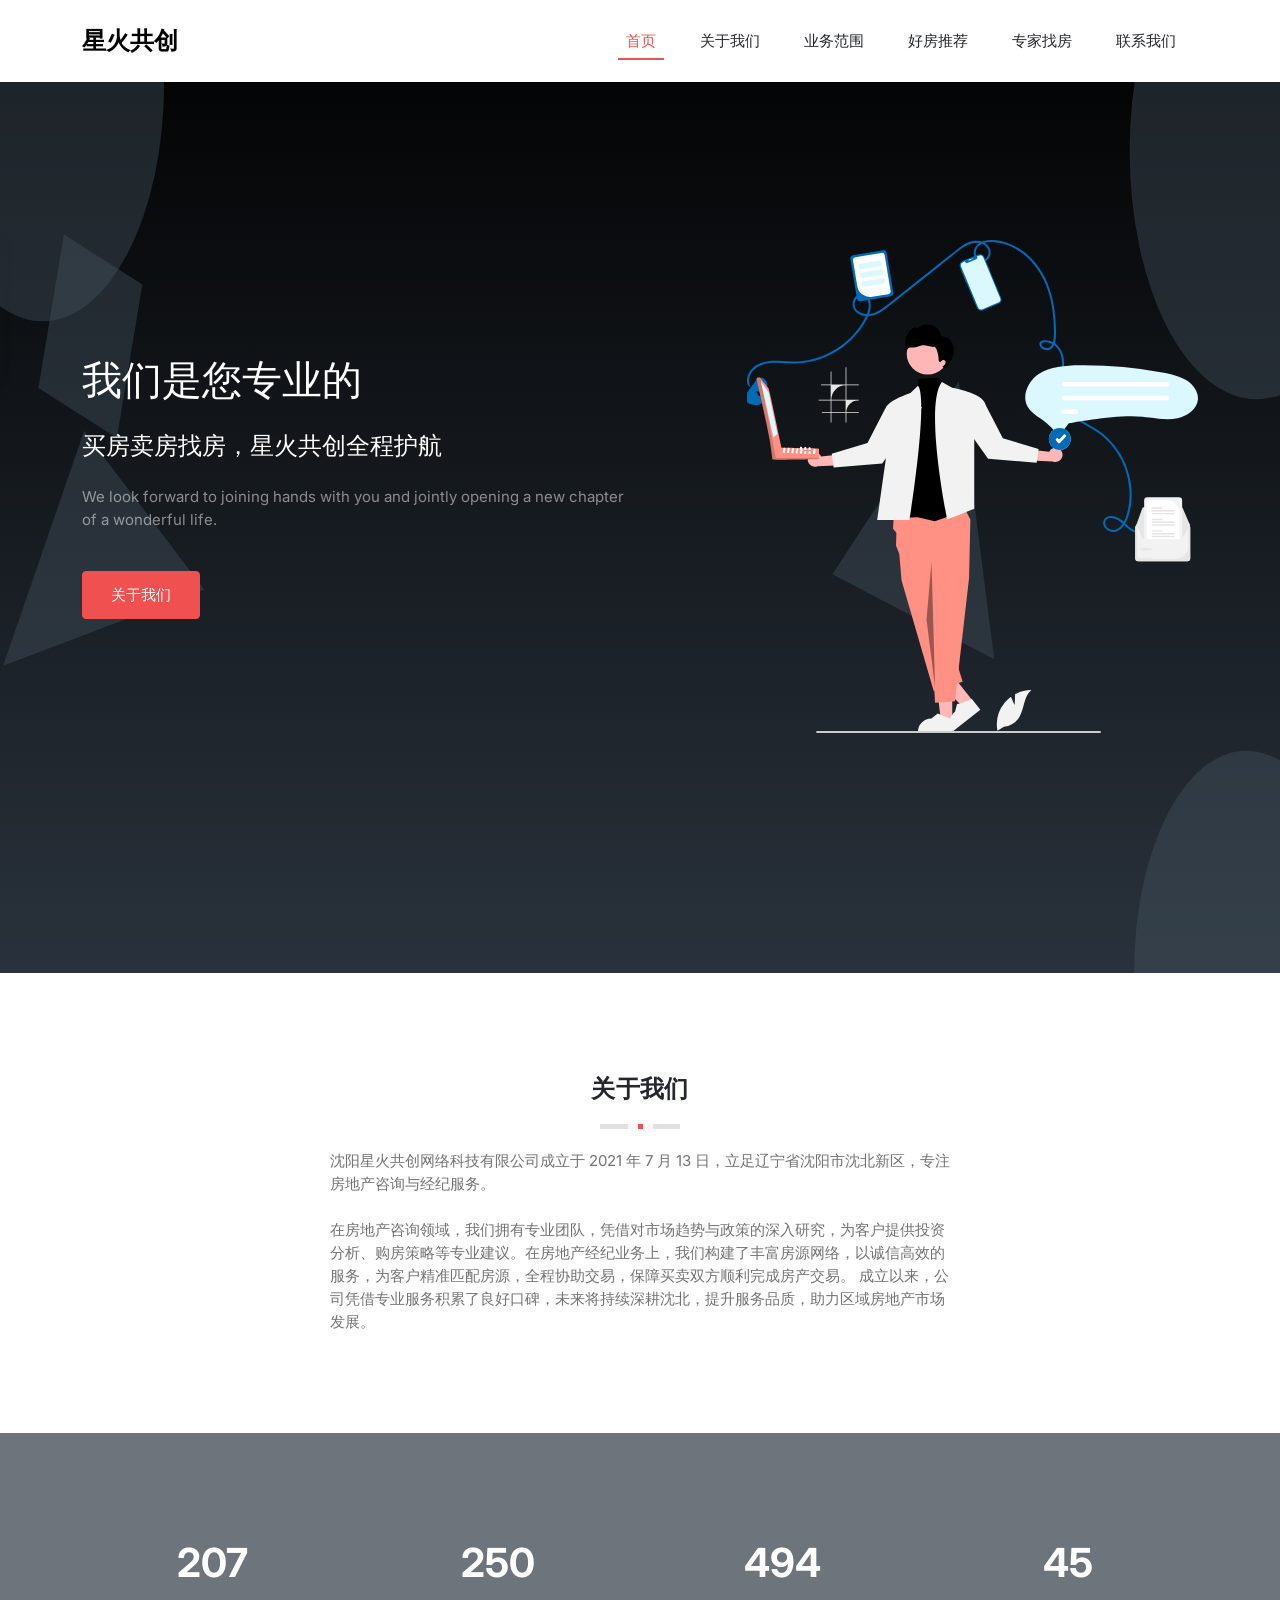
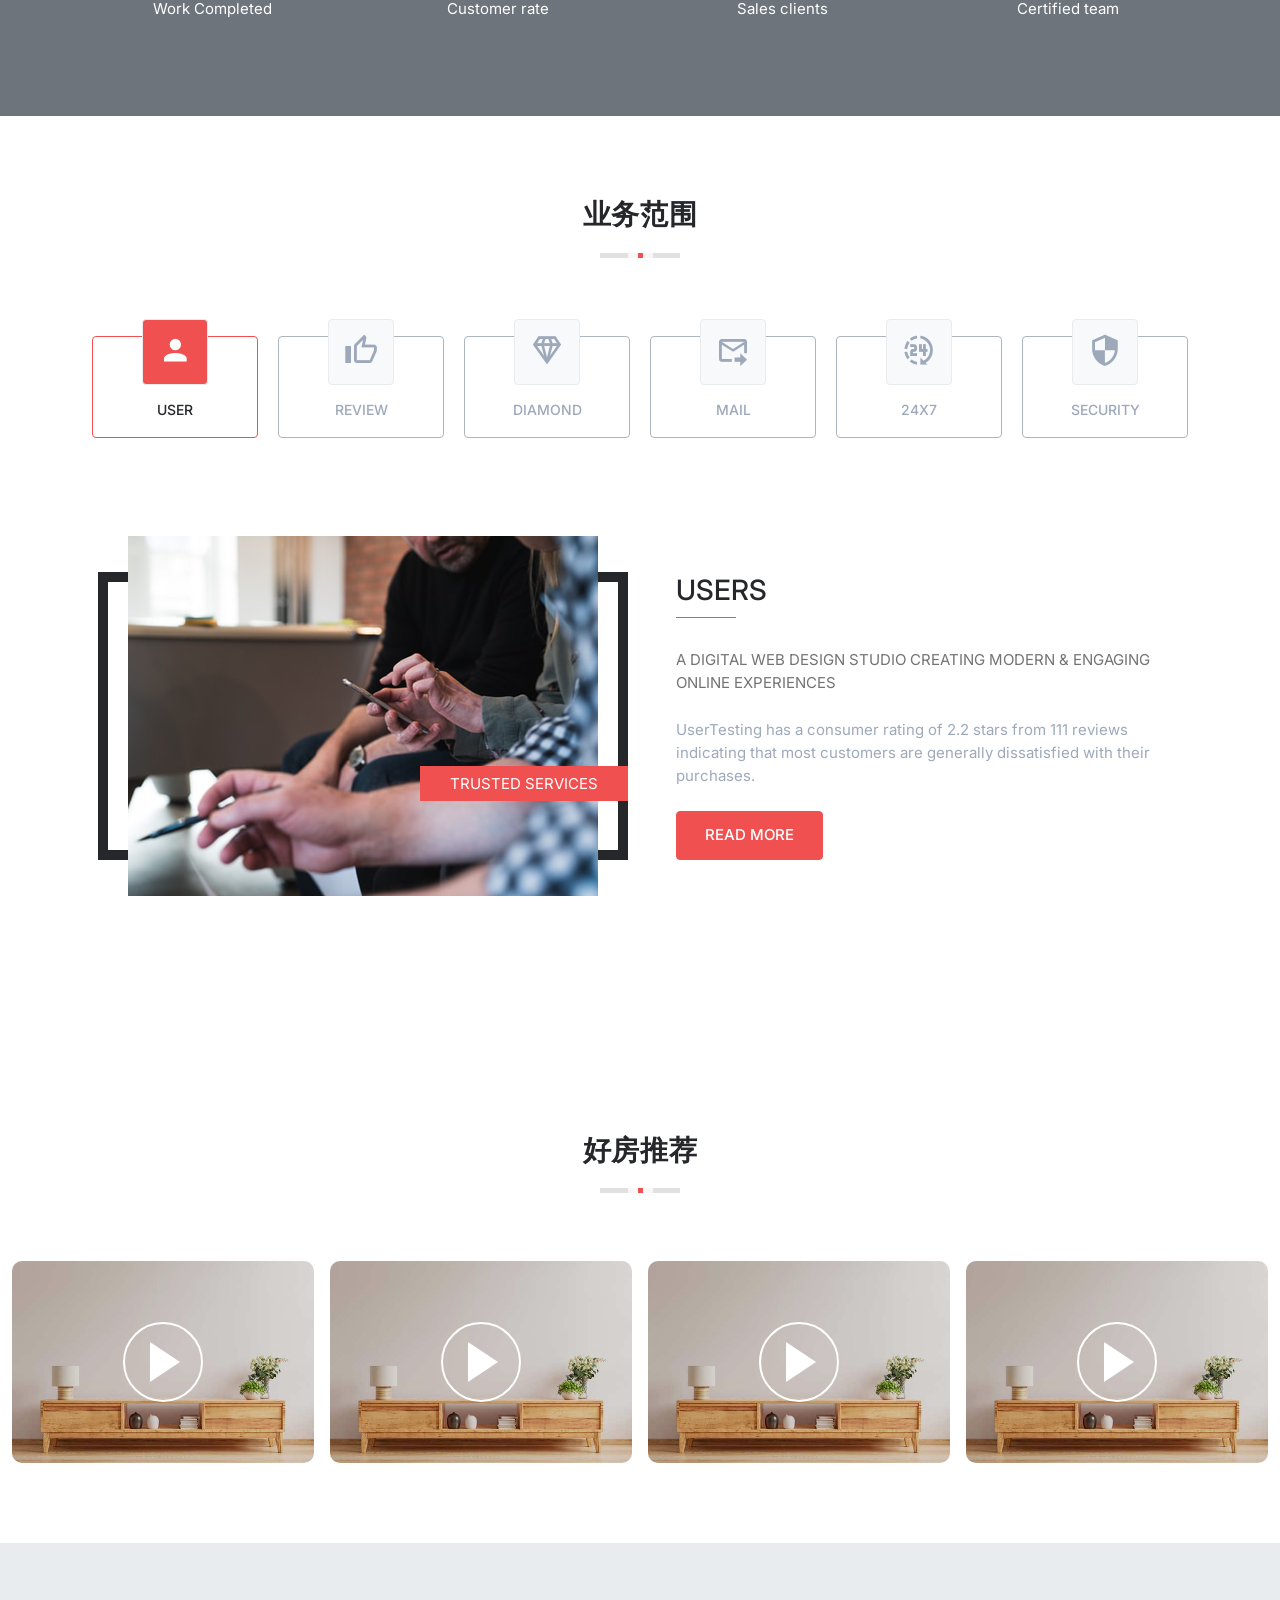
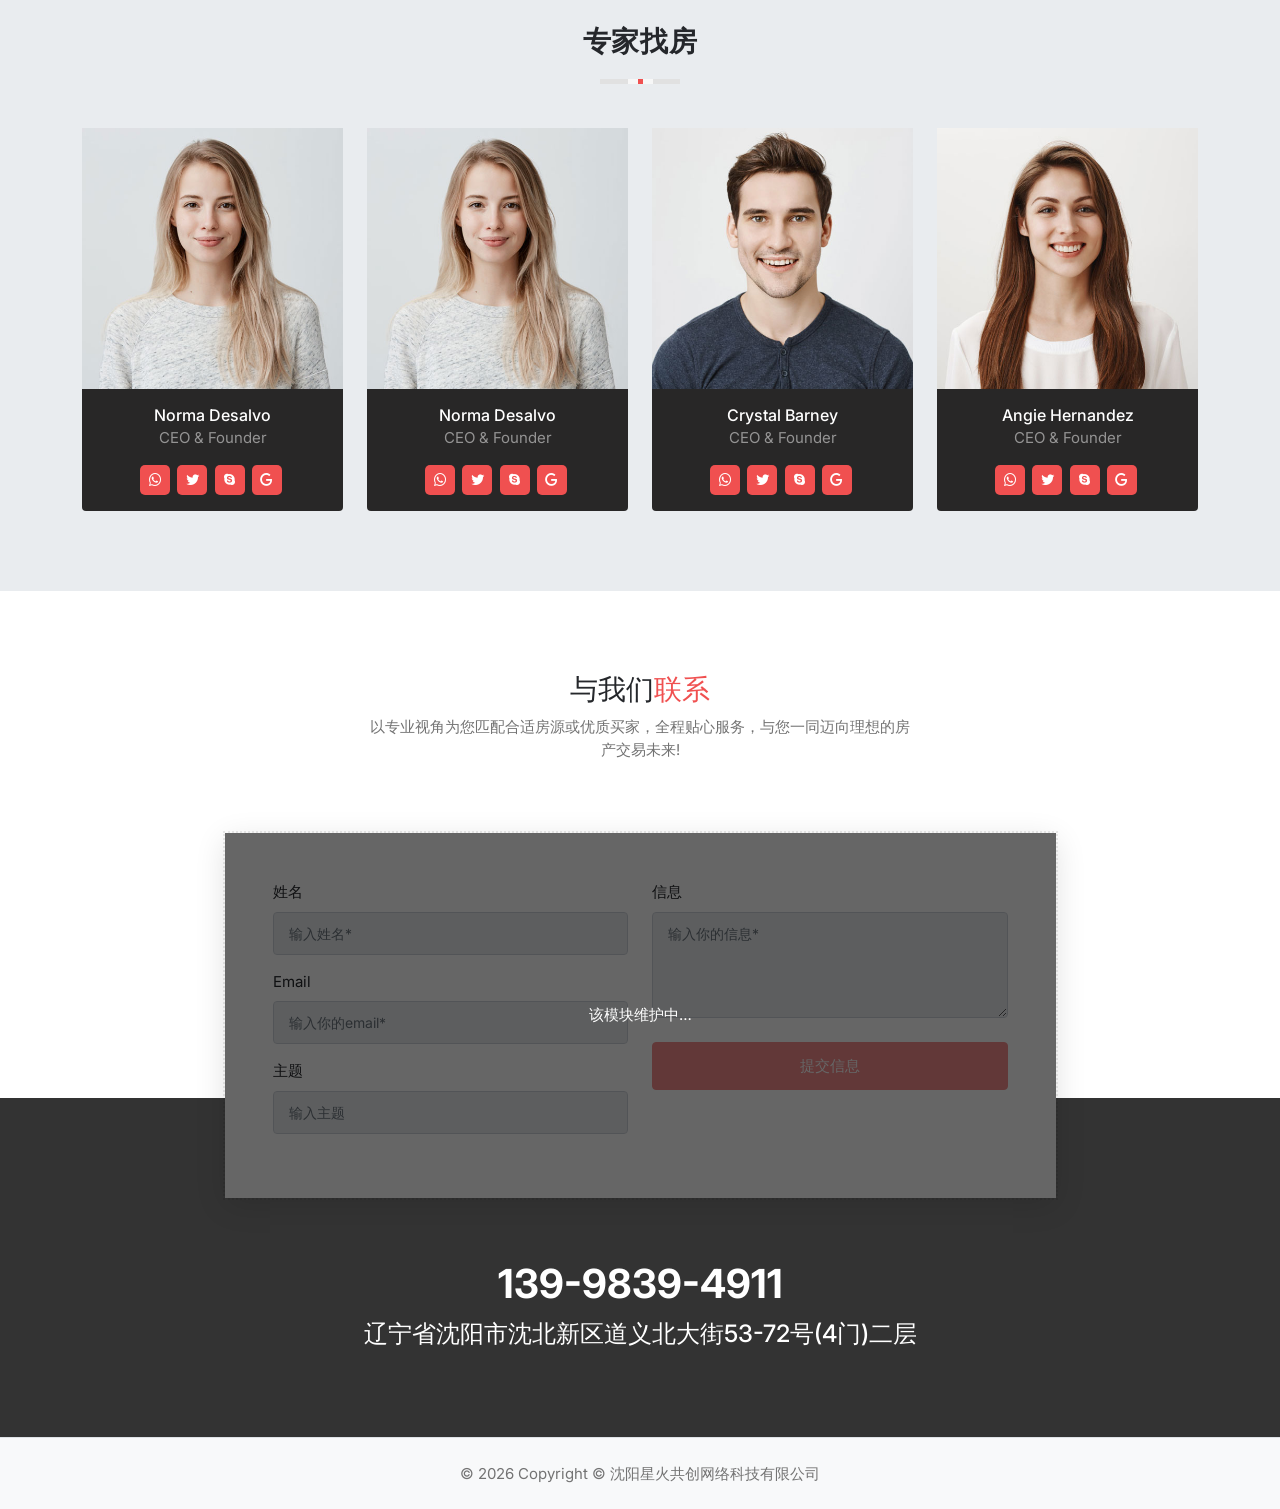
==== commit 16c71462: "11111" ====
--- a/index.html
+++ b/index.html
@@ -37,12 +37,88 @@
       type="text/css"
       id="color-opt"
     />
+
+    <style>
+      .loading-box {
+        position: fixed;
+        top: 0;
+        left: 0;
+        width: 100%;
+        height: 100%;
+        background-color: rgba(0, 0, 0, .6);
+        display: flex;
+        justify-content: center;
+        align-items: center;
+        z-index: 9999;
+      }
+
+      .loader {
+        position: absolute;
+        top: 50%;
+        left: 50%;
+        transform: translate(-50%, -50%);
+        width: 50px;
+        height: 10px;
+        background: #3498db;
+        border-radius: 5px;
+        -webkit-animation: load 1.8s ease-in-out infinite;
+        animation: load 1.8s ease-in-out infinite;
+      }
+      .loader:before,
+      .loader:after {
+        position: absolute;
+        display: block;
+        content: "";
+        -webkit-animation: load 1.8s ease-in-out infinite;
+        animation: load 1.8s ease-in-out infinite;
+        height: 10px;
+        border-radius: 5px;
+      }
+      .loader:before {
+        top: -20px;
+        left: 10px;
+        width: 40px;
+        background: #ef4836;
+      }
+      .loader:after {
+        bottom: -20px;
+        width: 35px;
+        background: #f5ab35;
+      }
+
+      @-webkit-keyframes load {
+        0% {
+          transform: translateX(40px);
+        }
+        50% {
+          transform: translateX(-30px);
+        }
+        100% {
+          transform: translateX(40px);
+        }
+      }
+
+      @keyframes load {
+        0% {
+          transform: translateX(40px);
+        }
+        50% {
+          transform: translateX(-30px);
+        }
+        100% {
+          transform: translateX(40px);
+        }
+      }
+    </style>
   </head>
   <body
     data-bs-spy="scroll"
     data-bs-target="#navbar-navlist"
     data-bs-offset="71"
   >
+    <div id="loading-box" class="loading-box">
+      <div class="loader"></div>
+    </div>
     <nav
       class="navbar navbar-expand-lg fixed-top navbar-white navbar-custom sticky top-0"
       id="navbar"
@@ -86,7 +162,7 @@
       </div>
     </nav>
     <!-- End Navbar -->
-     <!-- START 首页 -->
+    <!-- START 首页 -->
     <section class="bg-home1 overflow-hidden" id="home">
       <div
         class="position-absolute w-100"
@@ -246,7 +322,8 @@
               <h4 class="title">关于我们</h4>
               <div class="titleHR"><span></span></div>
               <p class="slog">
-                沈阳星火共创网络科技有限公司成立于 2021 年 7 月 13 日，立足辽宁省沈阳市沈北新区，专注房地产咨询与经纪服务。<br/><br/>
+                沈阳星火共创网络科技有限公司成立于 2021 年 7 月 13
+                日，立足辽宁省沈阳市沈北新区，专注房地产咨询与经纪服务。<br /><br />
                 在房地产咨询领域，我们拥有专业团队，凭借对市场趋势与政策的深入研究，为客户提供投资分析、购房策略等专业建议。在房地产经纪业务上，我们构建了丰富房源网络，以诚信高效的服务，为客户精准匹配房源，全程协助交易，保障买卖双方顺利完成房产交易。
                 成立以来，公司凭借专业服务积累了良好口碑，未来将持续深耕沈北，提升服务品质，助力区域房地产市场发展。
               </p>
@@ -297,7 +374,7 @@
       </div>
     </section>
     <!-- END COUNTER -->
-     <!-- START 业务范围 -->
+    <!-- START 业务范围 -->
     <section class="section services" id="services">
       <div class="container">
         <div class="row">
@@ -957,7 +1034,7 @@
                       <div class="position-relative mb-3">
                         <label for="name" class="form-label">姓名</label
                         ><input
-                        disabled="disabled"
+                          disabled="disabled"
                           name="name"
                           id="name"
                           type="text"
@@ -968,10 +1045,9 @@
                     </div>
                     <div class="mb-3">
                       <div class="position-relative mb-3">
-                        <label for="email" class="form-label"
-                          >Email</label
+                        <label for="email" class="form-label">Email</label
                         ><input
-                        disabled="disabled"
+                          disabled="disabled"
                           name="email"
                           id="email"
                           type="email"
@@ -984,7 +1060,7 @@
                       <div class="position-relative mb-3">
                         <label for="subject" class="form-label">主题</label
                         ><input
-                        disabled="disabled"
+                          disabled="disabled"
                           name="subject"
                           id="subject"
                           type="text"
@@ -998,10 +1074,9 @@
                   <div class="col-lg-6">
                     <div class="mb-4">
                       <div class="position-relative mb-3">
-                        <label for="message" class="form-label"
-                          >信息</label
+                        <label for="message" class="form-label">信息</label
                         ><textarea
-                        disabled="disabled"
+                          disabled="disabled"
                           name="comments"
                           id="comments"
                           rows="4"
@@ -1013,7 +1088,7 @@
                     <div class="row">
                       <div class="col-lg-12">
                         <input
-                        disabled="disabled"
+                          disabled="disabled"
                           type="submit"
                           id="submit"
                           name="send"
@@ -1038,18 +1113,21 @@
       <!--end container-->
     </section>
     <!-- <section-->
-      <section class="address-bg fixed-bg" style="background-position: 50% 18.7px;">
-        <div class="container">
-          <div class="row">
-            <div class="col-md-12 text-center white-color">
-              <div class="phone-number">
-                <h1><strong>139-9839-4911</strong></h1>
-              </div>
-              <h4>辽宁省沈阳市沈北新区道义北大街53-72号(4门)二层</h4>
-            </div>
-          </div>
-        </div>
-      </section>
+    <section
+      class="address-bg fixed-bg"
+      style="background-position: 50% 18.7px"
+    >
+      <div class="container">
+        <div class="row">
+          <div class="col-md-12 text-center white-color">
+            <div class="phone-number">
+              <h1><strong>139-9839-4911</strong></h1>
+            </div>
+            <h4>辽宁省沈阳市沈北新区道义北大街53-72号(4门)二层</h4>
+          </div>
+        </div>
+      </div>
+    </section>
     <!-- <section-->
     <!-- footer alt -->
     <div class="footer-alt pt-4 pb-4">
@@ -1128,7 +1206,13 @@
     <!--start back-to-top-->
     <button onclick="topFunction()" id="back-to-top">
       <i class="mdi mdi-arrow-up"></i></button
-    ><!--end back-to-top--><!--Custom js-->
+    ><!--end back-to-top-->
+    <script>
+      window.addEventListener("load", function () {
+        document.getElementById("loading-box").style.display = "none";
+      });
+    </script>
+    <!--Custom js-->
     <script src="js/counter.js"></script>
     <!-- Bootstrap Bundale js -->
     <script src="js/bootstrap.bundle.min.js"></script>
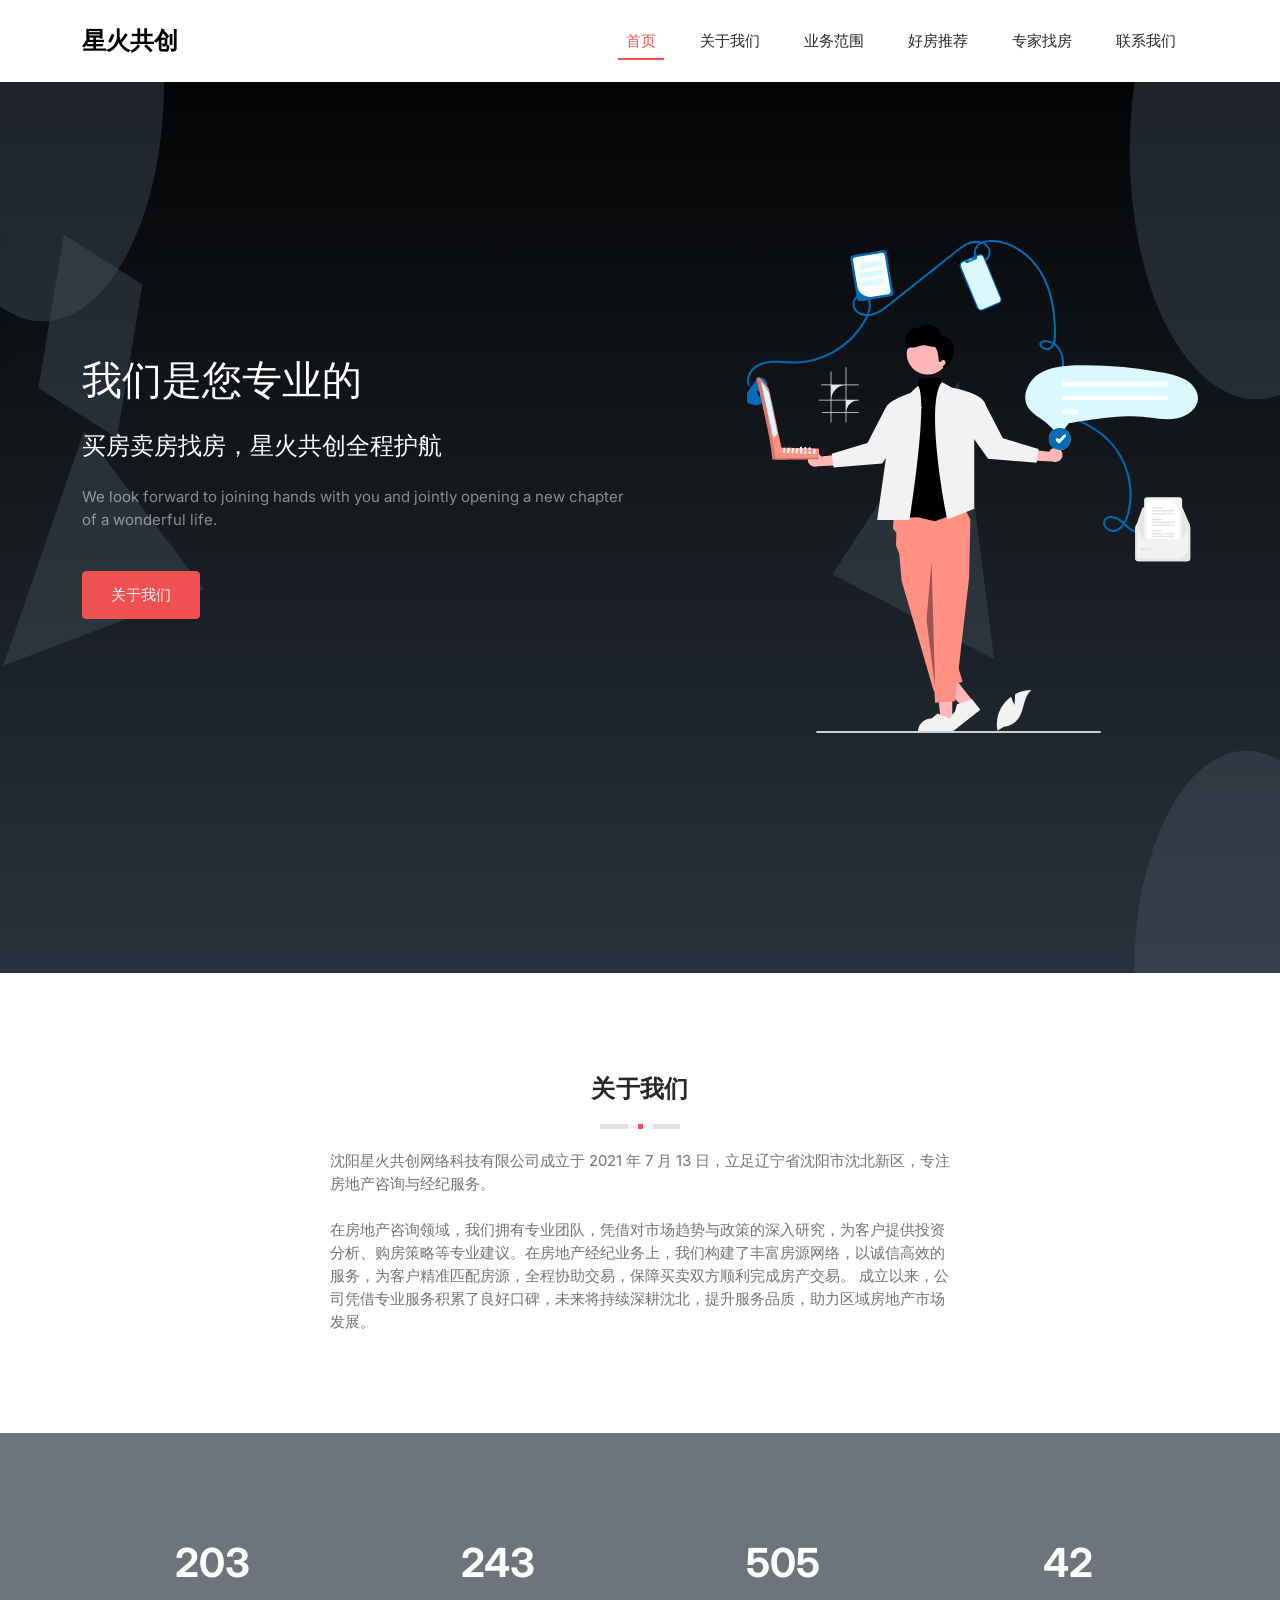
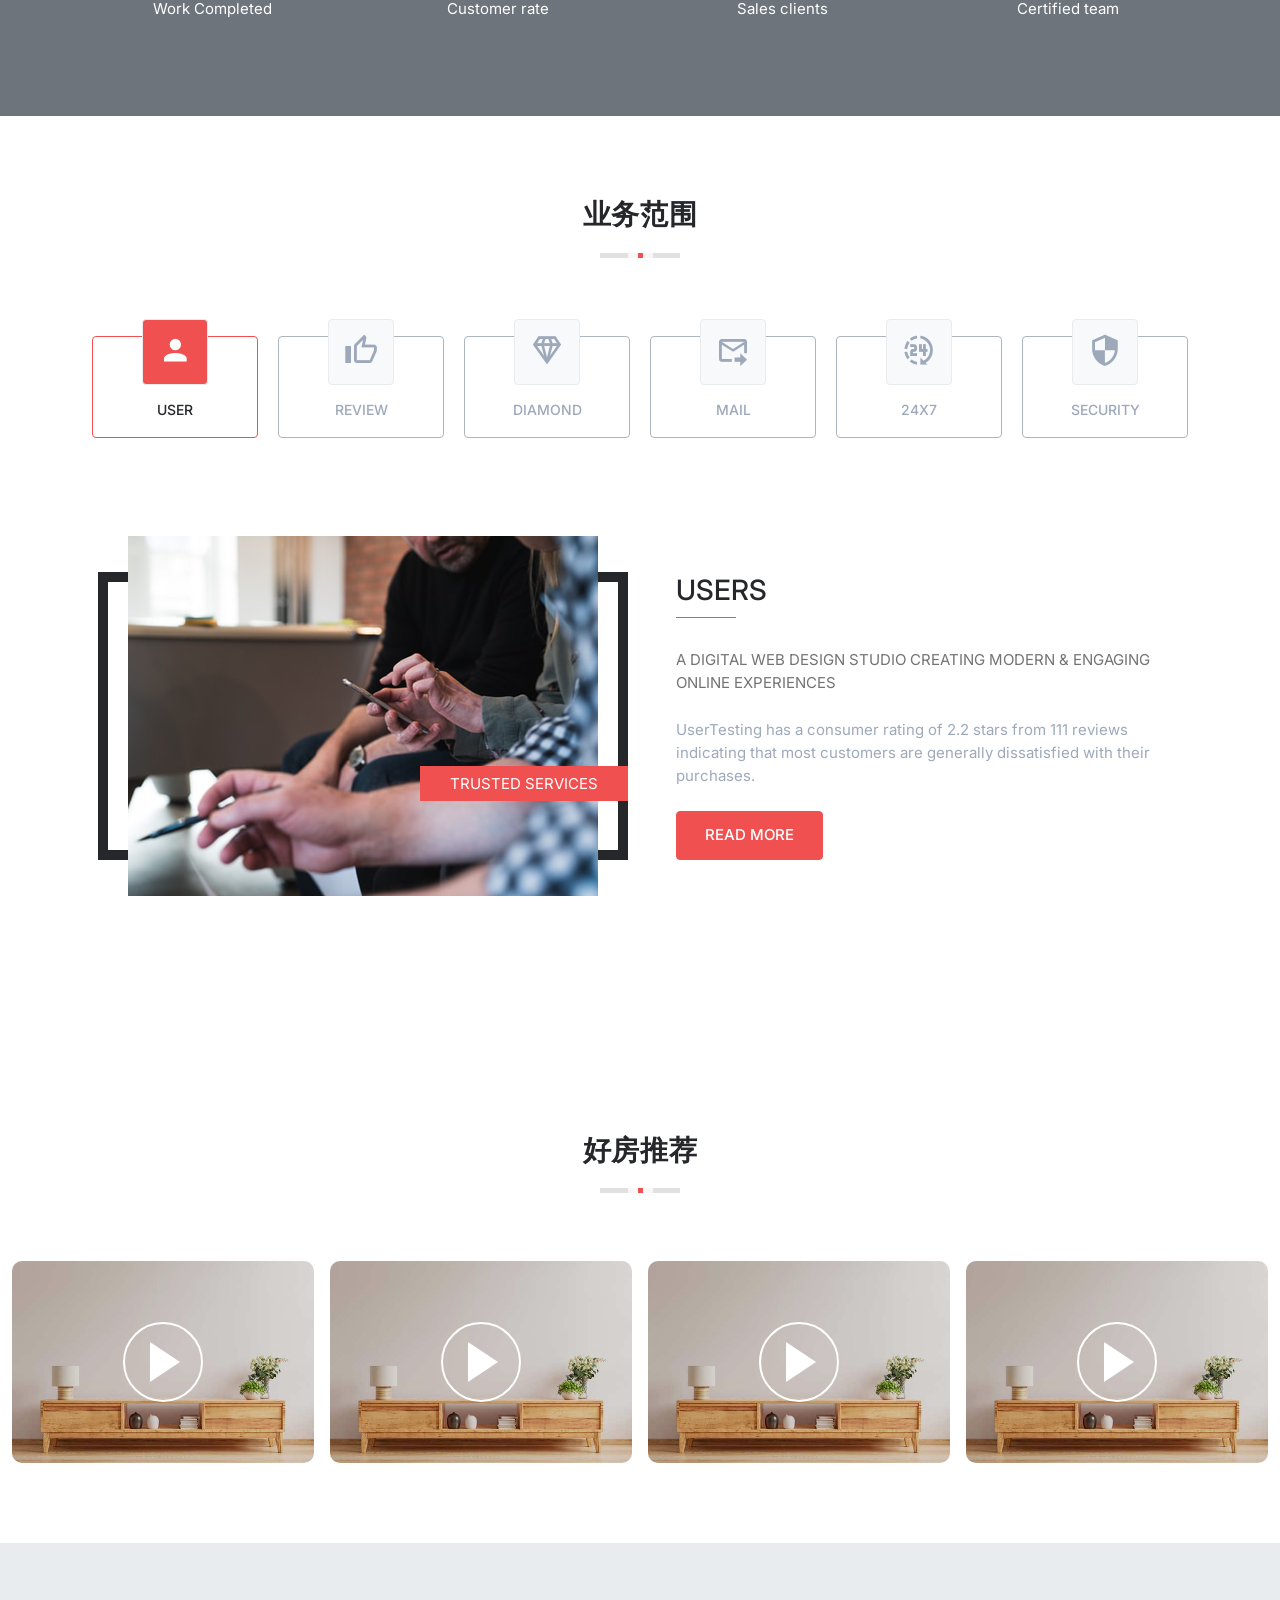
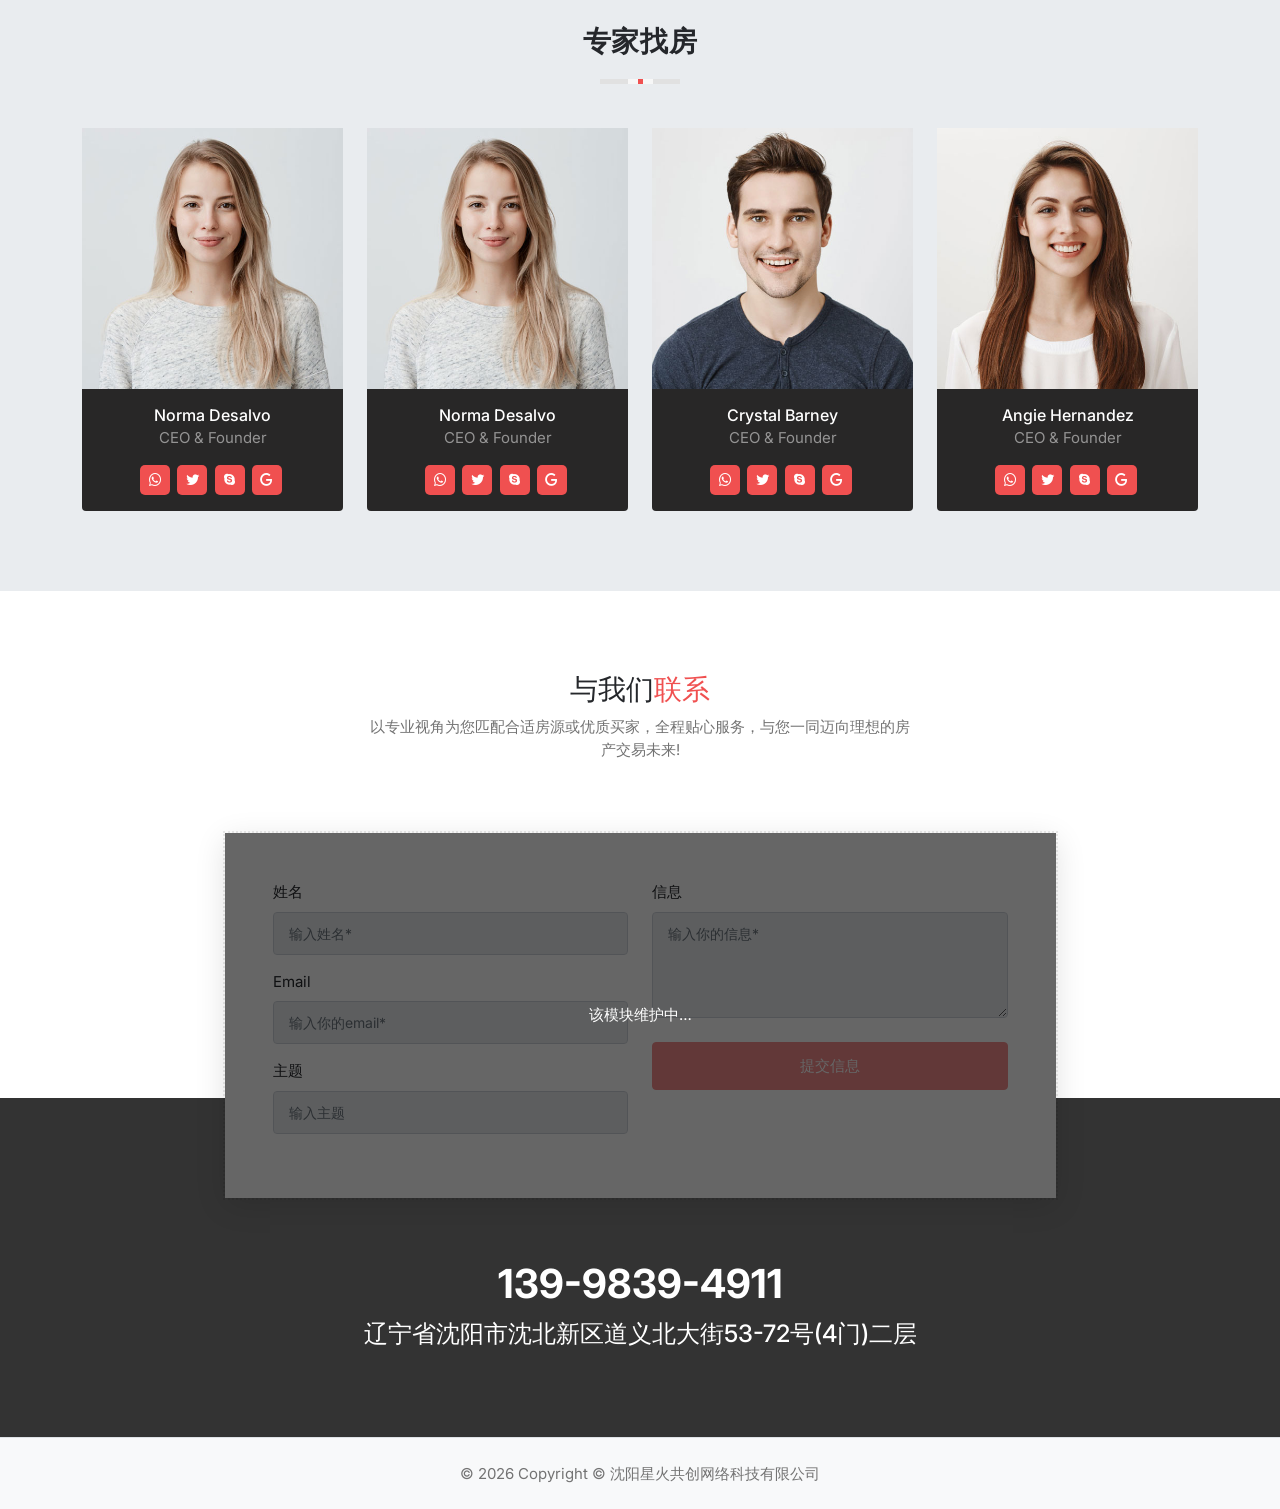
==== commit 90db5b8e: "Update index.html" ====
--- a/index.html
+++ b/index.html
@@ -37,88 +37,12 @@
       type="text/css"
       id="color-opt"
     />
-
-    <style>
-      .loading-box {
-        position: fixed;
-        top: 0;
-        left: 0;
-        width: 100%;
-        height: 100%;
-        background-color: rgba(0, 0, 0, .6);
-        display: flex;
-        justify-content: center;
-        align-items: center;
-        z-index: 9999;
-      }
-
-      .loader {
-        position: absolute;
-        top: 50%;
-        left: 50%;
-        transform: translate(-50%, -50%);
-        width: 50px;
-        height: 10px;
-        background: #3498db;
-        border-radius: 5px;
-        -webkit-animation: load 1.8s ease-in-out infinite;
-        animation: load 1.8s ease-in-out infinite;
-      }
-      .loader:before,
-      .loader:after {
-        position: absolute;
-        display: block;
-        content: "";
-        -webkit-animation: load 1.8s ease-in-out infinite;
-        animation: load 1.8s ease-in-out infinite;
-        height: 10px;
-        border-radius: 5px;
-      }
-      .loader:before {
-        top: -20px;
-        left: 10px;
-        width: 40px;
-        background: #ef4836;
-      }
-      .loader:after {
-        bottom: -20px;
-        width: 35px;
-        background: #f5ab35;
-      }
-
-      @-webkit-keyframes load {
-        0% {
-          transform: translateX(40px);
-        }
-        50% {
-          transform: translateX(-30px);
-        }
-        100% {
-          transform: translateX(40px);
-        }
-      }
-
-      @keyframes load {
-        0% {
-          transform: translateX(40px);
-        }
-        50% {
-          transform: translateX(-30px);
-        }
-        100% {
-          transform: translateX(40px);
-        }
-      }
-    </style>
   </head>
   <body
     data-bs-spy="scroll"
     data-bs-target="#navbar-navlist"
     data-bs-offset="71"
   >
-    <div id="loading-box" class="loading-box">
-      <div class="loader"></div>
-    </div>
     <nav
       class="navbar navbar-expand-lg fixed-top navbar-white navbar-custom sticky top-0"
       id="navbar"
@@ -162,7 +86,7 @@
       </div>
     </nav>
     <!-- End Navbar -->
-    <!-- START 首页 -->
+     <!-- START 首页 -->
     <section class="bg-home1 overflow-hidden" id="home">
       <div
         class="position-absolute w-100"
@@ -322,8 +246,7 @@
               <h4 class="title">关于我们</h4>
               <div class="titleHR"><span></span></div>
               <p class="slog">
-                沈阳星火共创网络科技有限公司成立于 2021 年 7 月 13
-                日，立足辽宁省沈阳市沈北新区，专注房地产咨询与经纪服务。<br /><br />
+                沈阳星火共创网络科技有限公司成立于 2021 年 7 月 13 日，立足辽宁省沈阳市沈北新区，专注房地产咨询与经纪服务。<br/><br/>
                 在房地产咨询领域，我们拥有专业团队，凭借对市场趋势与政策的深入研究，为客户提供投资分析、购房策略等专业建议。在房地产经纪业务上，我们构建了丰富房源网络，以诚信高效的服务，为客户精准匹配房源，全程协助交易，保障买卖双方顺利完成房产交易。
                 成立以来，公司凭借专业服务积累了良好口碑，未来将持续深耕沈北，提升服务品质，助力区域房地产市场发展。
               </p>
@@ -374,7 +297,7 @@
       </div>
     </section>
     <!-- END COUNTER -->
-    <!-- START 业务范围 -->
+     <!-- START 业务范围 -->
     <section class="section services" id="services">
       <div class="container">
         <div class="row">
@@ -1034,7 +957,7 @@
                       <div class="position-relative mb-3">
                         <label for="name" class="form-label">姓名</label
                         ><input
-                          disabled="disabled"
+                        disabled="disabled"
                           name="name"
                           id="name"
                           type="text"
@@ -1045,9 +968,10 @@
                     </div>
                     <div class="mb-3">
                       <div class="position-relative mb-3">
-                        <label for="email" class="form-label">Email</label
+                        <label for="email" class="form-label"
+                          >Email</label
                         ><input
-                          disabled="disabled"
+                        disabled="disabled"
                           name="email"
                           id="email"
                           type="email"
@@ -1060,7 +984,7 @@
                       <div class="position-relative mb-3">
                         <label for="subject" class="form-label">主题</label
                         ><input
-                          disabled="disabled"
+                        disabled="disabled"
                           name="subject"
                           id="subject"
                           type="text"
@@ -1074,9 +998,10 @@
                   <div class="col-lg-6">
                     <div class="mb-4">
                       <div class="position-relative mb-3">
-                        <label for="message" class="form-label">信息</label
+                        <label for="message" class="form-label"
+                          >信息</label
                         ><textarea
-                          disabled="disabled"
+                        disabled="disabled"
                           name="comments"
                           id="comments"
                           rows="4"
@@ -1088,7 +1013,7 @@
                     <div class="row">
                       <div class="col-lg-12">
                         <input
-                          disabled="disabled"
+                        disabled="disabled"
                           type="submit"
                           id="submit"
                           name="send"
@@ -1113,21 +1038,18 @@
       <!--end container-->
     </section>
     <!-- <section-->
-    <section
-      class="address-bg fixed-bg"
-      style="background-position: 50% 18.7px"
-    >
-      <div class="container">
-        <div class="row">
-          <div class="col-md-12 text-center white-color">
-            <div class="phone-number">
-              <h1><strong>139-9839-4911</strong></h1>
-            </div>
-            <h4>辽宁省沈阳市沈北新区道义北大街53-72号(4门)二层</h4>
-          </div>
-        </div>
-      </div>
-    </section>
+      <section class="address-bg fixed-bg" style="background-position: 50% 18.7px;">
+        <div class="container">
+          <div class="row">
+            <div class="col-md-12 text-center white-color">
+              <div class="phone-number">
+                <h1><strong>139-9839-4911</strong></h1>
+              </div>
+              <h4>辽宁省沈阳市沈北新区道义北大街53-72号(4门)二层</h4>
+            </div>
+          </div>
+        </div>
+      </section>
     <!-- <section-->
     <!-- footer alt -->
     <div class="footer-alt pt-4 pb-4">
@@ -1206,13 +1128,7 @@
     <!--start back-to-top-->
     <button onclick="topFunction()" id="back-to-top">
       <i class="mdi mdi-arrow-up"></i></button
-    ><!--end back-to-top-->
-    <script>
-      window.addEventListener("load", function () {
-        document.getElementById("loading-box").style.display = "none";
-      });
-    </script>
-    <!--Custom js-->
+    ><!--end back-to-top--><!--Custom js-->
     <script src="js/counter.js"></script>
     <!-- Bootstrap Bundale js -->
     <script src="js/bootstrap.bundle.min.js"></script>
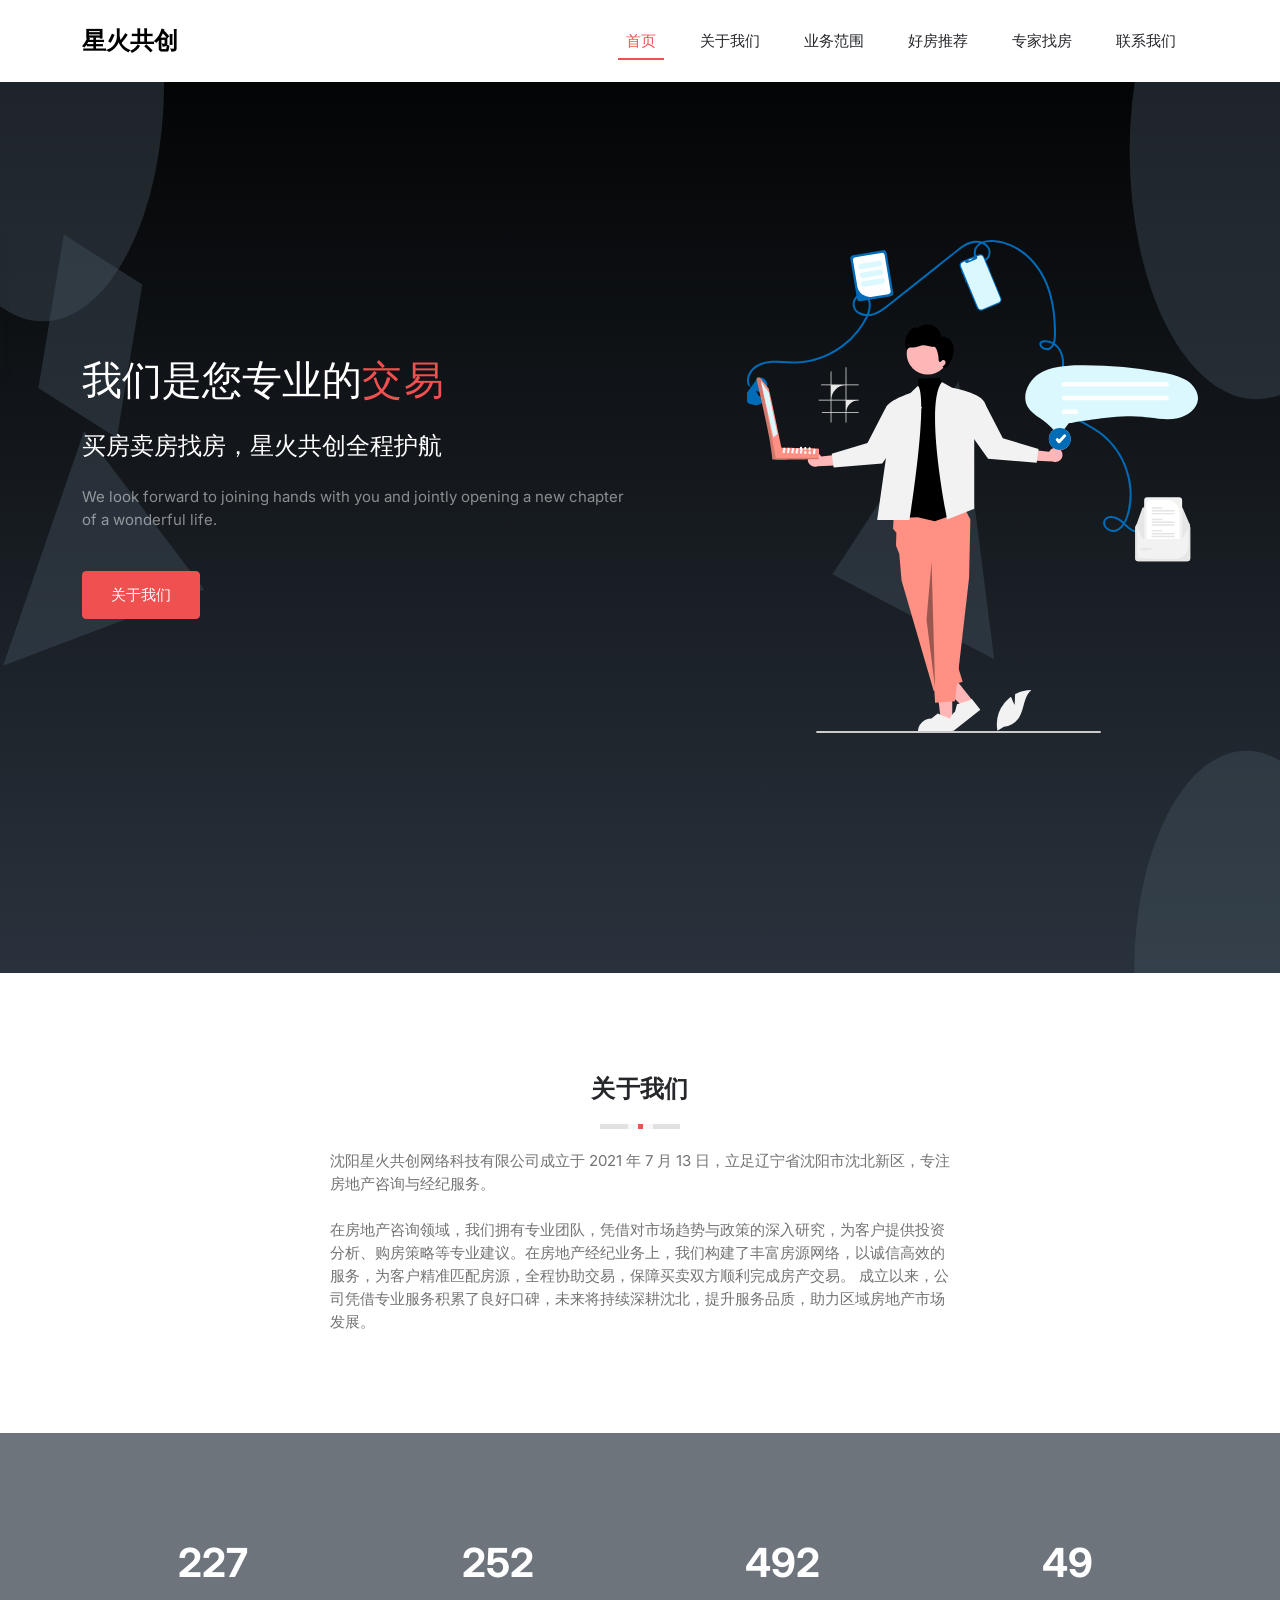
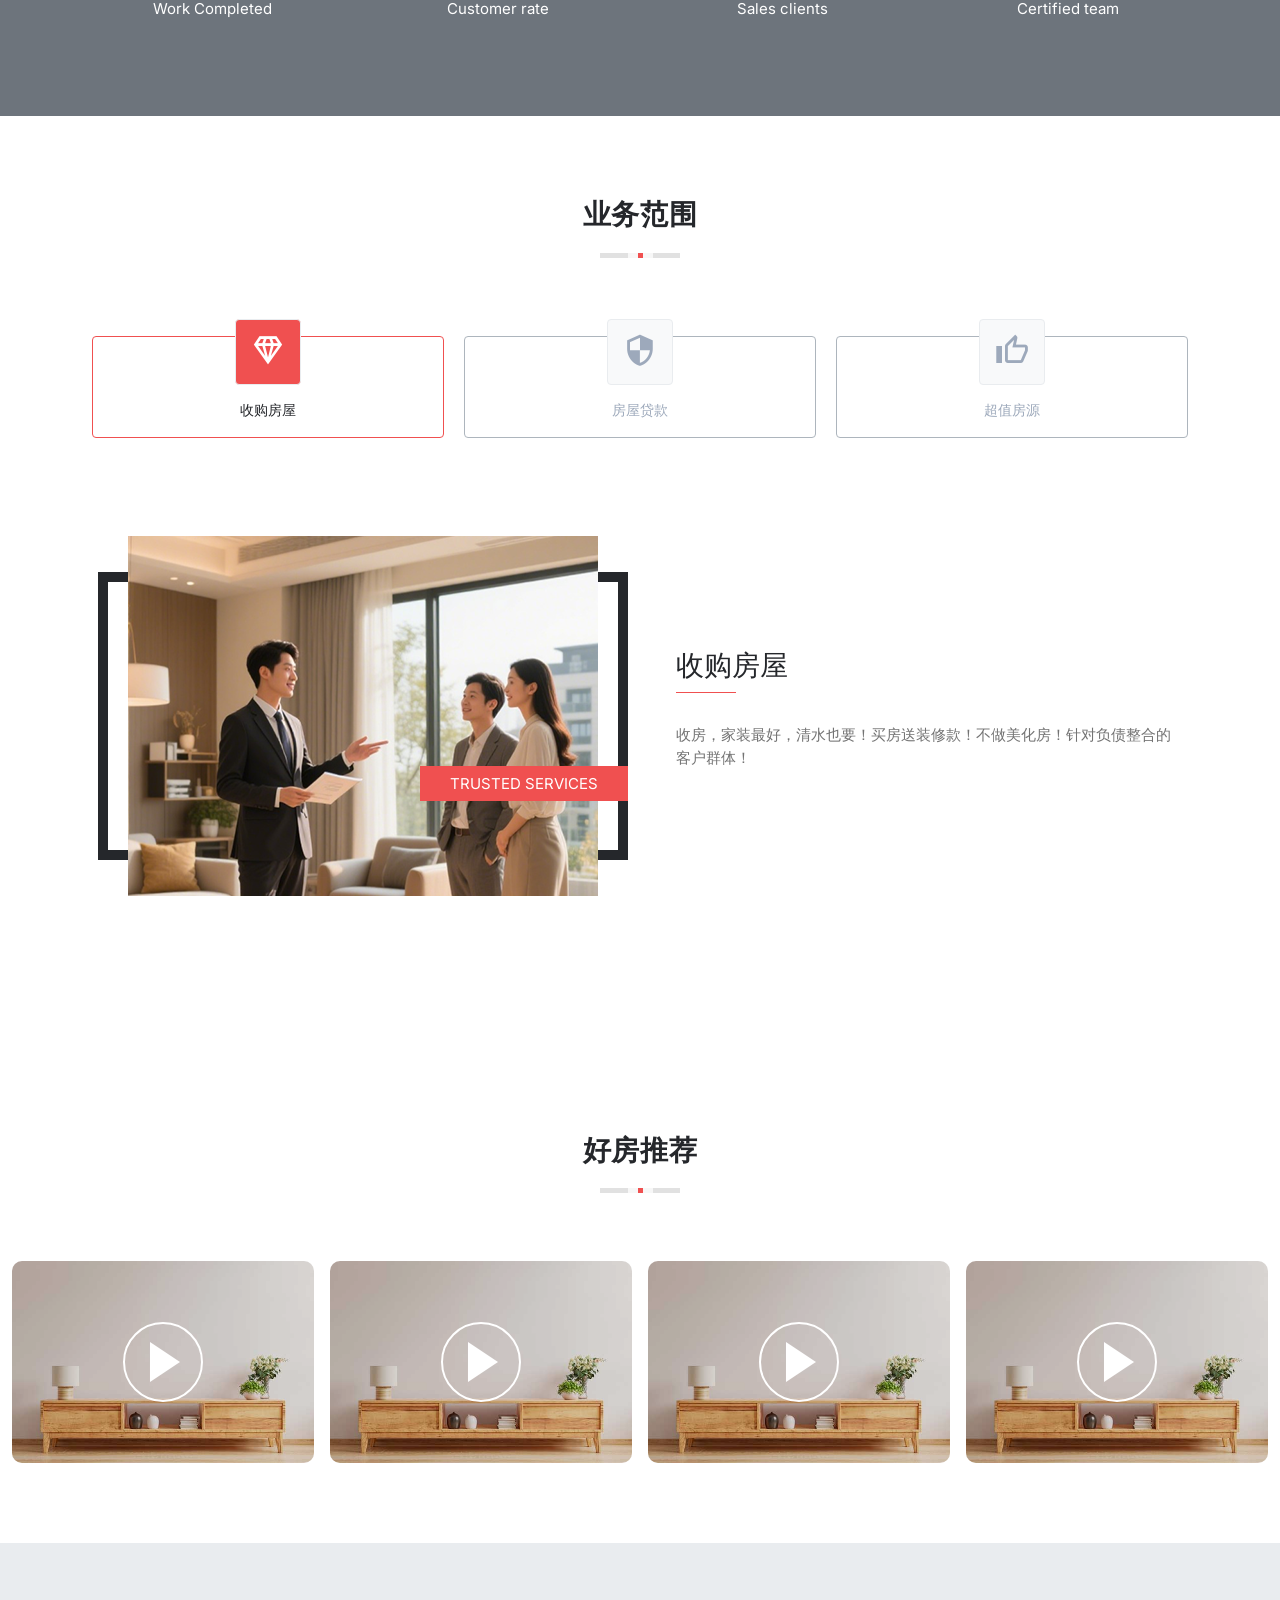
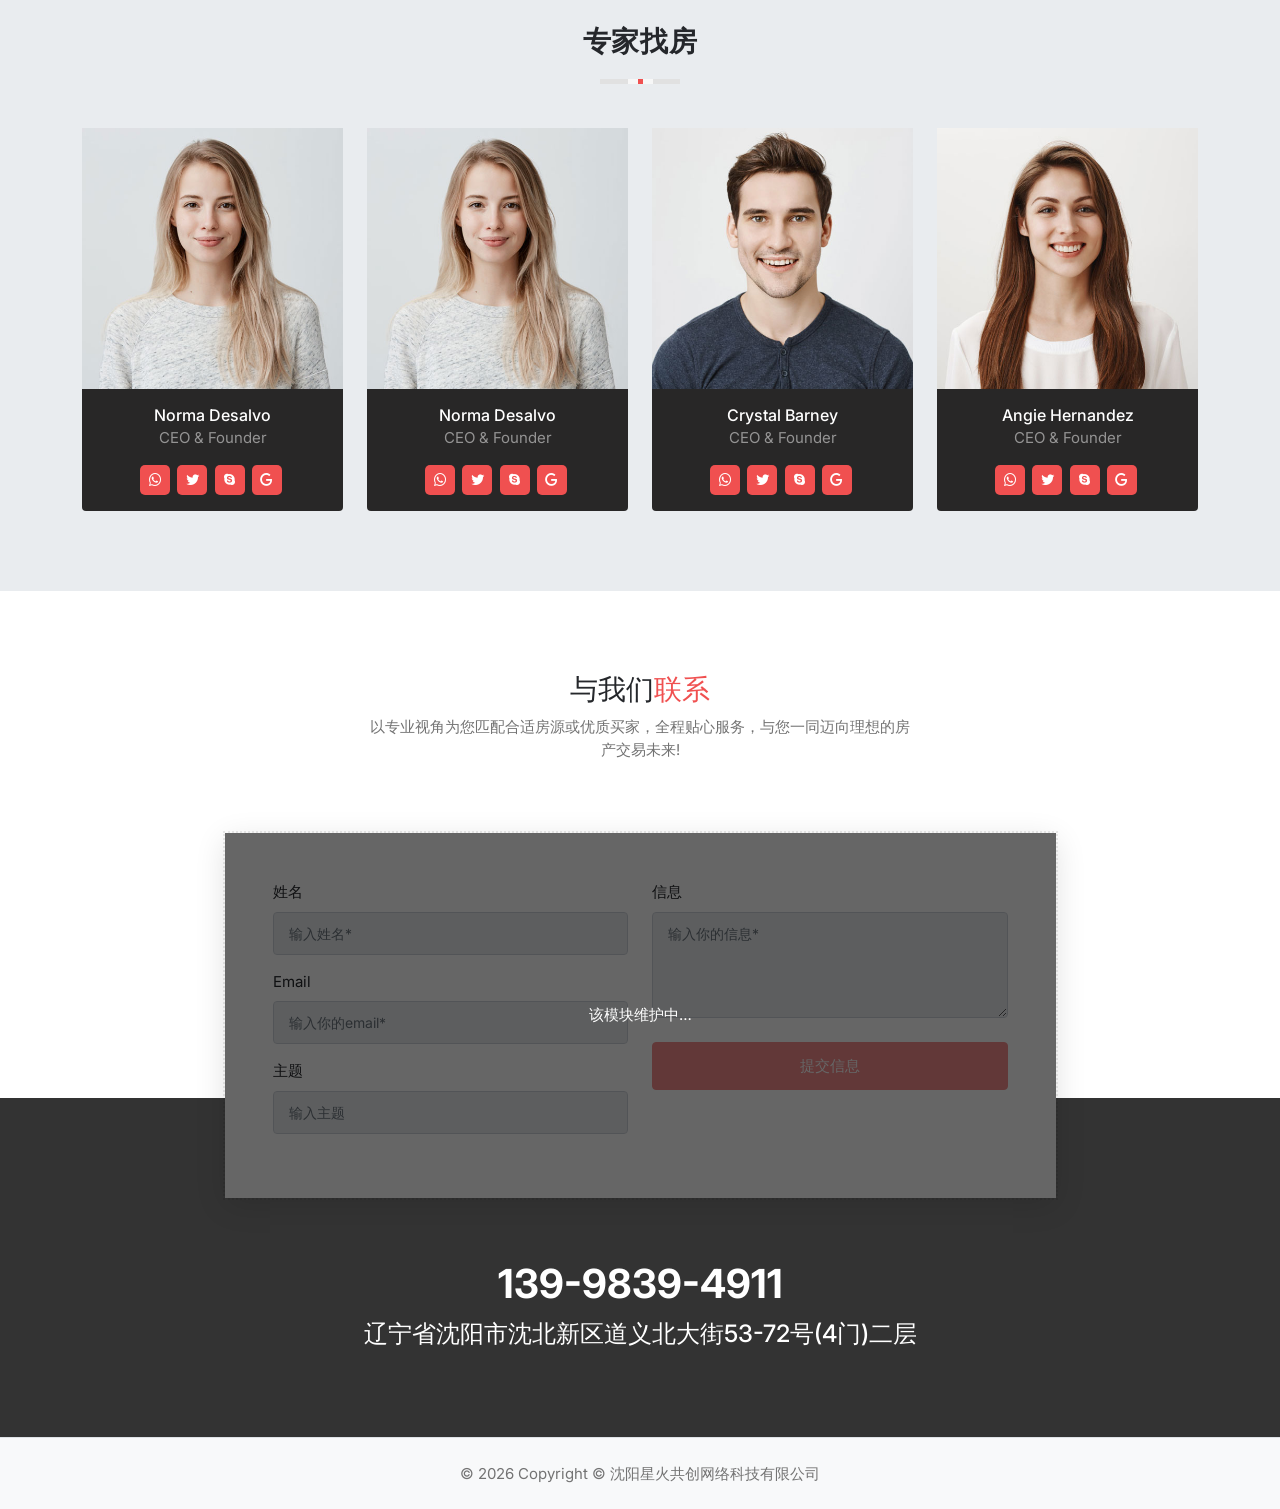
==== commit 9744bb15: "Update index.html" ====
--- a/index.html
+++ b/index.html
@@ -320,9 +320,9 @@
                 >
                   <div class="service-box">
                     <div class="service-icon">
-                      <i class="mdi mdi-account"></i>
-                    </div>
-                    <h5 class="text-uppercase mt-3 d-none d-lg-block">User</h5>
+                      <i class="mdi mdi-diamond-stone"></i>
+                    </div>
+                    <h5 class="text-uppercase mt-3 d-none d-lg-block">收购房屋</h5>
                   </div>
                 </a>
               </li>
@@ -335,10 +335,10 @@
                 >
                   <div class="service-box">
                     <div class="service-icon">
-                      <i class="mdi mdi-thumb-up-outline"></i>
+                      <i class="mdi mdi-security"></i>
                     </div>
                     <h5 class="text-uppercase mt-3 d-none d-lg-block">
-                      Review
+                      房屋贷款
                     </h5>
                   </div>
                 </a>
@@ -352,57 +352,10 @@
                 >
                   <div class="service-box">
                     <div class="service-icon">
-                      <i class="mdi mdi-diamond-stone"></i>
+                      <i class="mdi mdi-thumb-up-outline"></i>
                     </div>
                     <h5 class="text-uppercase mt-3 d-none d-lg-block">
-                      Diamond
-                    </h5>
-                  </div>
-                </a>
-              </li>
-              <li class="nav-item-tabs waves-effect waves-light">
-                <a
-                  class="nav-link"
-                  data-bs-toggle="tab"
-                  href="#navpills-care"
-                  role="tab"
-                >
-                  <div class="service-box">
-                    <div class="service-icon">
-                      <i class="mdi mdi-email-send-outline"></i>
-                    </div>
-                    <h5 class="text-uppercase mt-3 d-none d-lg-block">Mail</h5>
-                  </div>
-                </a>
-              </li>
-              <li class="nav-item-tabs waves-effect waves-light">
-                <a
-                  class="nav-link"
-                  data-bs-toggle="tab"
-                  href="#navpills-ear"
-                  role="tab"
-                >
-                  <div class="service-box">
-                    <div class="service-icon">
-                      <i class="mdi mdi-hours-24"></i>
-                    </div>
-                    <h5 class="text-uppercase mt-3 d-none d-lg-block">24x7</h5>
-                  </div>
-                </a>
-              </li>
-              <li class="nav-item-tabs waves-effect waves-light">
-                <a
-                  class="nav-link"
-                  data-bs-toggle="tab"
-                  href="#navpills-denter"
-                  role="tab"
-                >
-                  <div class="service-box">
-                    <div class="service-icon">
-                      <i class="mdi mdi-security"></i>
-                    </div>
-                    <h5 class="text-uppercase mt-3 d-none d-lg-block">
-                      Security
+                      超值房源
                     </h5>
                   </div>
                 </a>
@@ -435,21 +388,10 @@
                   </div>
                   <div class="col-lg-6">
                     <div class="services-box ps-0 ps-lg-4 mt-4">
-                      <h3 class="services-title text-uppercase">Users</h3>
+                      <h3 class="services-title text-uppercase">收购房屋</h3>
                       <p class="text-uppercase mt-4 pt-3 f-20">
-                        A digital web design studio creating modern &amp;
-                        engaging online experiences
+                        收房，家装最好，清水也要！买房送装修款！不做美化房！针对负债整合的客户群体！
                       </p>
-                      <p class="text-muted mt-4">
-                        UserTesting has a consumer rating of 2.2 stars from 111
-                        reviews indicating that most customers are generally
-                        dissatisfied with their purchases.
-                      </p>
-                      <div class="mt-4">
-                        <a href="" class="btn btn-primary text-uppercase"
-                          >Read More</a
-                        >
-                      </div>
                     </div>
                   </div>
                 </div>
@@ -472,21 +414,10 @@
                   </div>
                   <div class="col-lg-6">
                     <div class="services-box ps-0 ps-lg-4 mt-4">
-                      <h3 class="services-title text-uppercase">Review</h3>
+                      <h3 class="services-title text-uppercase">房屋贷款</h3>
                       <p class="text-uppercase mt-4 pt-3 f-20">
-                        A digital web design studio creating modern &amp;
-                        engaging online experiences
+                        各种房屋贷款疑难杂件等业务低首付，0首付，高评，高贷，AA AB，过桥等业务不是渠道，不赚差价
                       </p>
-                      <p class="text-muted mt-4">
-                        The European languages are members of the same family.
-                        Their separate existence is a myth. For
-                        science,music,sport,etc,
-                      </p>
-                      <div class="mt-4">
-                        <a href="" class="btn btn-primary text-uppercase"
-                          >Read More</a
-                        >
-                      </div>
                     </div>
                   </div>
                 </div>
@@ -509,132 +440,10 @@
                   </div>
                   <div class="col-lg-6">
                     <div class="services-box ps-0 ps-lg-4 mt-4">
-                      <h3 class="services-title text-uppercase">Diamond</h3>
+                      <h3 class="services-title text-uppercase">超值房源</h3>
                       <p class="text-uppercase mt-4 pt-3 f-20">
-                        A digital web design studio creating modern &amp;
-                        engaging online experiences
+                        助家稳贷捡漏房，买房送装修款5-10万，沈阳区域可选
                       </p>
-                      <p class="text-muted mt-4">
-                        The European languages are members of the same family.
-                        Their separate existence is a myth. For
-                        science,music,sport,etc,Europe uses the same vocabulary.
-                      </p>
-                      <div class="mt-4">
-                        <a href="" class="btn btn-primary text-uppercase"
-                          >Read More</a
-                        >
-                      </div>
-                    </div>
-                  </div>
-                </div>
-              </div>
-              <div class="tab-pane" id="navpills-care" role="tabpanel">
-                <div class="row align-items-center">
-                  <div class="col-lg-6">
-                    <div class="services-img mt-4">
-                      <img
-                        src="images/about/img4.png"
-                        class="img-fluid"
-                        alt=""
-                      />
-                    </div>
-                    <div class="services-lable">
-                      <p class="text-white mb-0 text-uppercase">
-                        Trusted Services
-                      </p>
-                    </div>
-                  </div>
-                  <div class="col-lg-6">
-                    <div class="services-box ps-0 ps-lg-4 mt-4">
-                      <h3 class="services-title text-uppercase">Mail</h3>
-                      <p class="text-uppercase mt-4 pt-3 f-20">
-                        A digital web design studio creating modern &amp;
-                        engaging online experiences
-                      </p>
-                      <p class="text-muted mt-4">
-                        Far far away,behind the word mountains,far from the
-                        countries Vokalia and Consonantia,there live the blind
-                        texts. Separated they live in Bookmarksgrove right
-                      </p>
-                      <div class="mt-4">
-                        <a href="" class="btn btn-primary text-uppercase"
-                          >Read More</a
-                        >
-                      </div>
-                    </div>
-                  </div>
-                </div>
-              </div>
-              <div class="tab-pane" id="navpills-ear" role="tabpanel">
-                <div class="row align-items-center">
-                  <div class="col-lg-6">
-                    <div class="services-img mt-4">
-                      <img
-                        src="images/about/img5.png"
-                        class="img-fluid"
-                        alt=""
-                      />
-                    </div>
-                    <div class="services-lable">
-                      <p class="text-white mb-0 text-uppercase">
-                        Trusted Services
-                      </p>
-                    </div>
-                  </div>
-                  <div class="col-lg-6">
-                    <div class="services-box ps-0 ps-lg-4 mt-4">
-                      <h3 class="services-title text-uppercase">24x7</h3>
-                      <p class="text-uppercase mt-4 pt-3 f-20">
-                        A digital web design studio creating modern &amp;
-                        engaging online experiences
-                      </p>
-                      <p class="text-muted mt-4">
-                        A wonderful serenity has taken possession of my entire
-                        soul,like these sweet mornings of spring which I enjoy
-                        with my whole heart. I am
-                      </p>
-                      <div class="mt-4">
-                        <a href="" class="btn btn-primary text-uppercase"
-                          >Read More</a
-                        >
-                      </div>
-                    </div>
-                  </div>
-                </div>
-              </div>
-              <div class="tab-pane" id="navpills-denter" role="tabpanel">
-                <div class="row align-items-center">
-                  <div class="col-lg-6">
-                    <div class="services-img mt-4">
-                      <img
-                        src="images/about/img6.png"
-                        class="img-fluid"
-                        alt=""
-                      />
-                    </div>
-                    <div class="services-lable">
-                      <p class="text-white mb-0 text-uppercase">
-                        Trusted Services
-                      </p>
-                    </div>
-                  </div>
-                  <div class="col-lg-6">
-                    <div class="services-box ps-0 ps-lg-4 mt-4">
-                      <h3 class="services-title text-uppercase">Security</h3>
-                      <p class="text-uppercase mt-4 pt-3 f-20">
-                        A digital web design studio creating modern &amp;
-                        engaging online experiences
-                      </p>
-                      <p class="text-muted mt-4">
-                        One morning,when Gregor Samsa woke from troubled
-                        dreams,he found himself transformed in his bed into a
-                        horrible vermin. He lay on his armour-like
-                      </p>
-                      <div class="mt-4">
-                        <a href="" class="btn btn-primary text-uppercase"
-                          >Read More</a
-                        >
-                      </div>
                     </div>
                   </div>
                 </div>
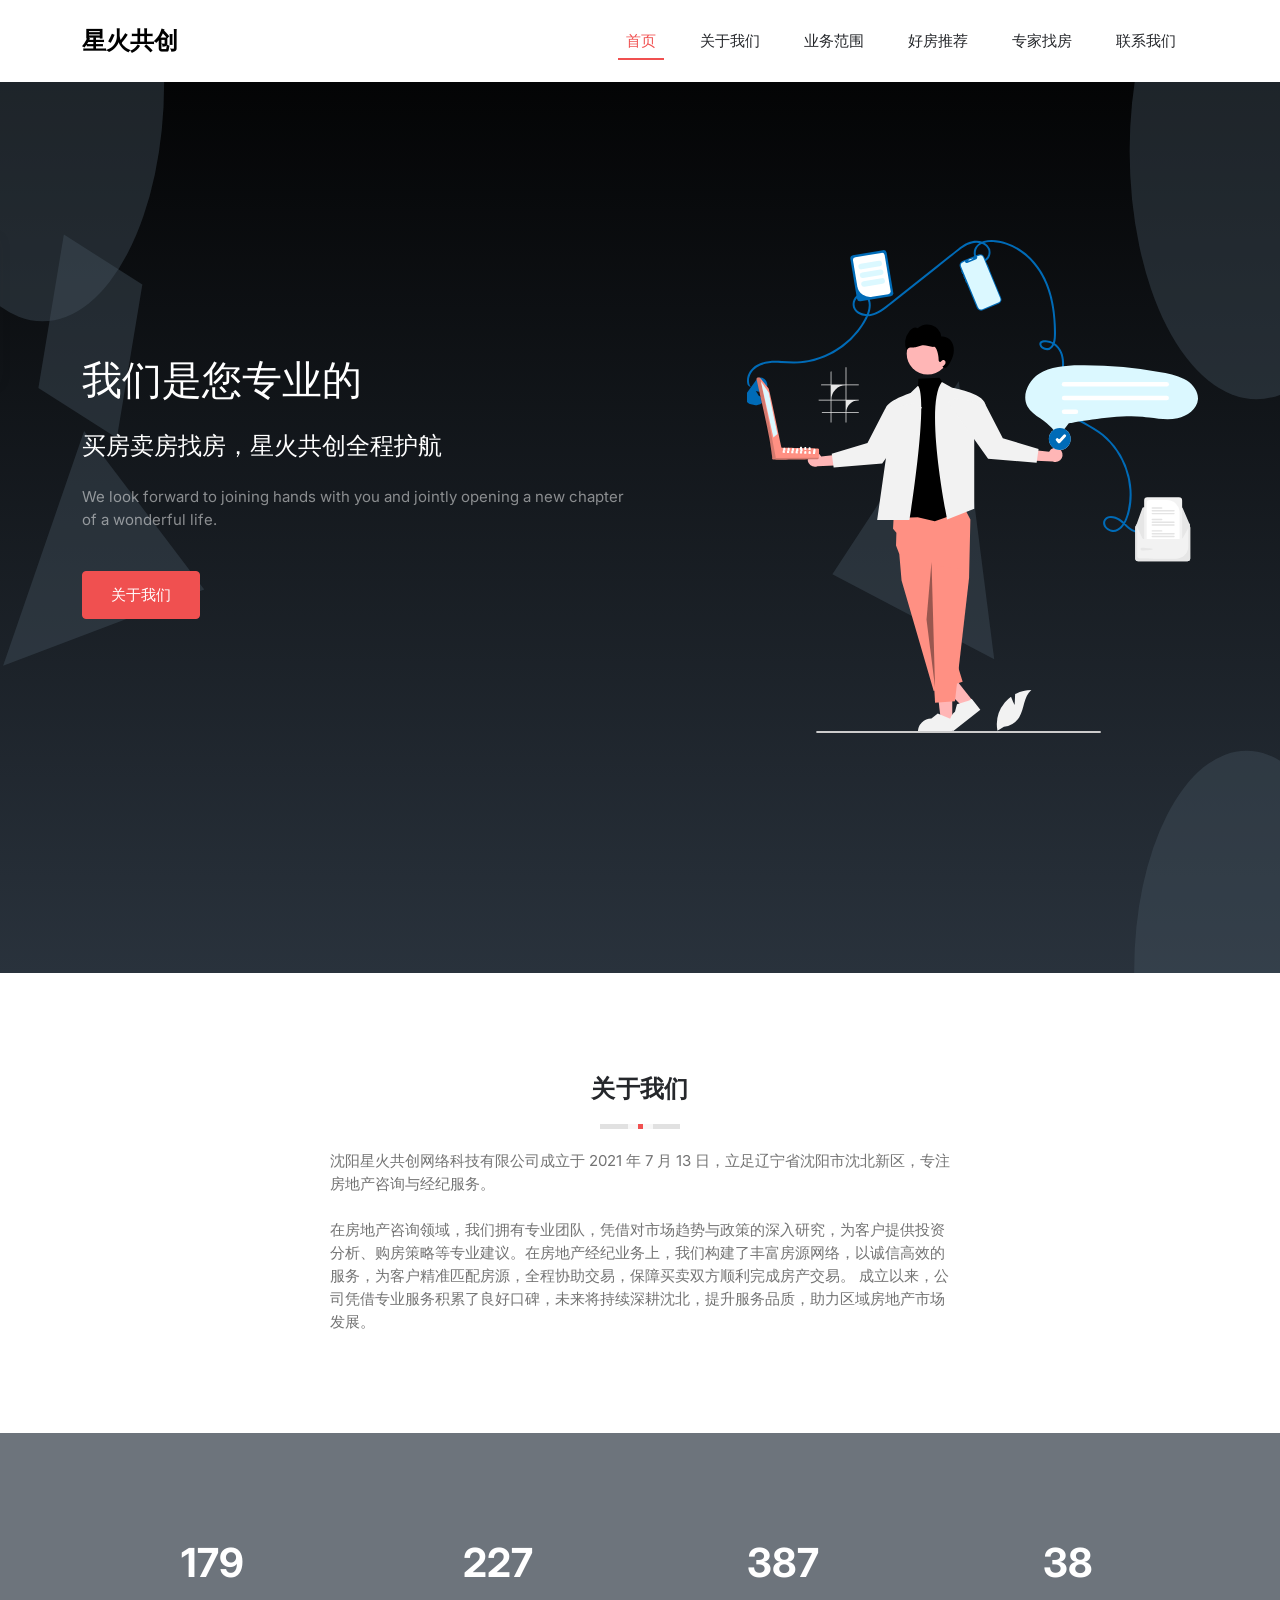
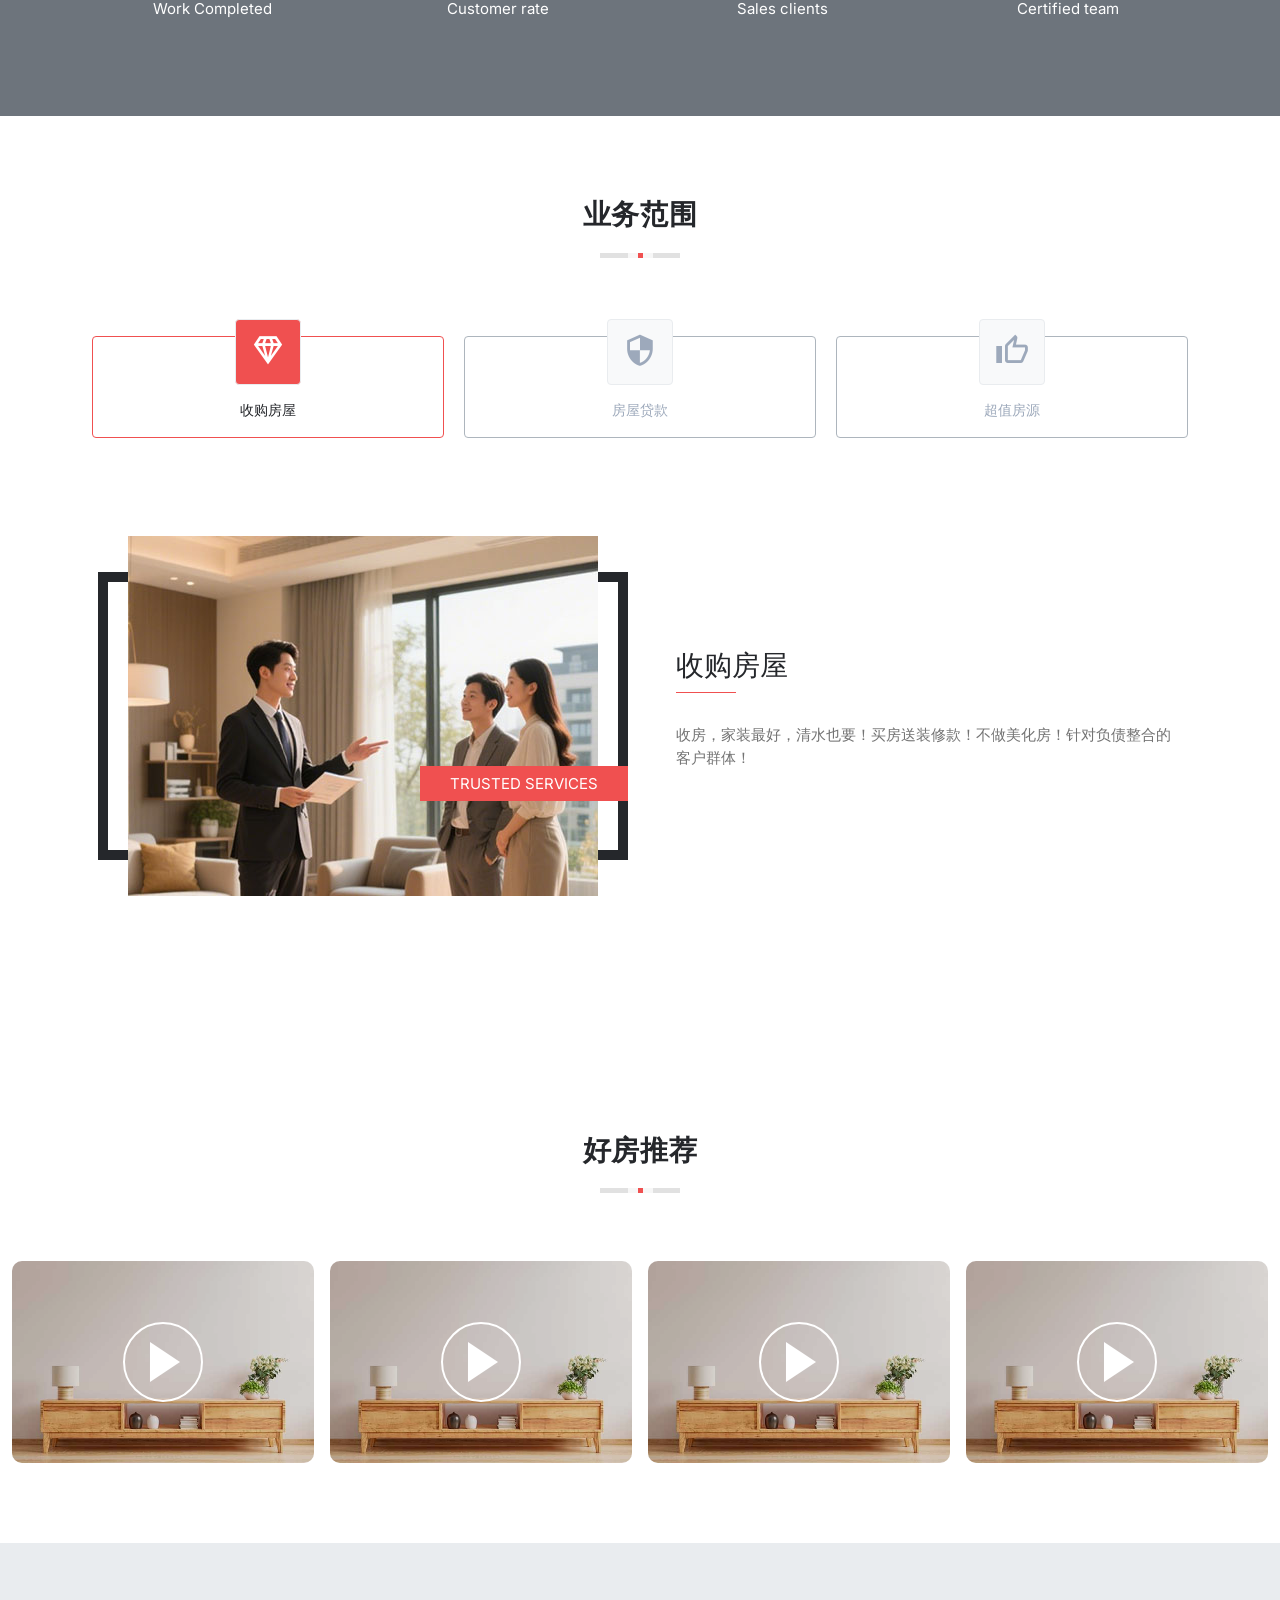
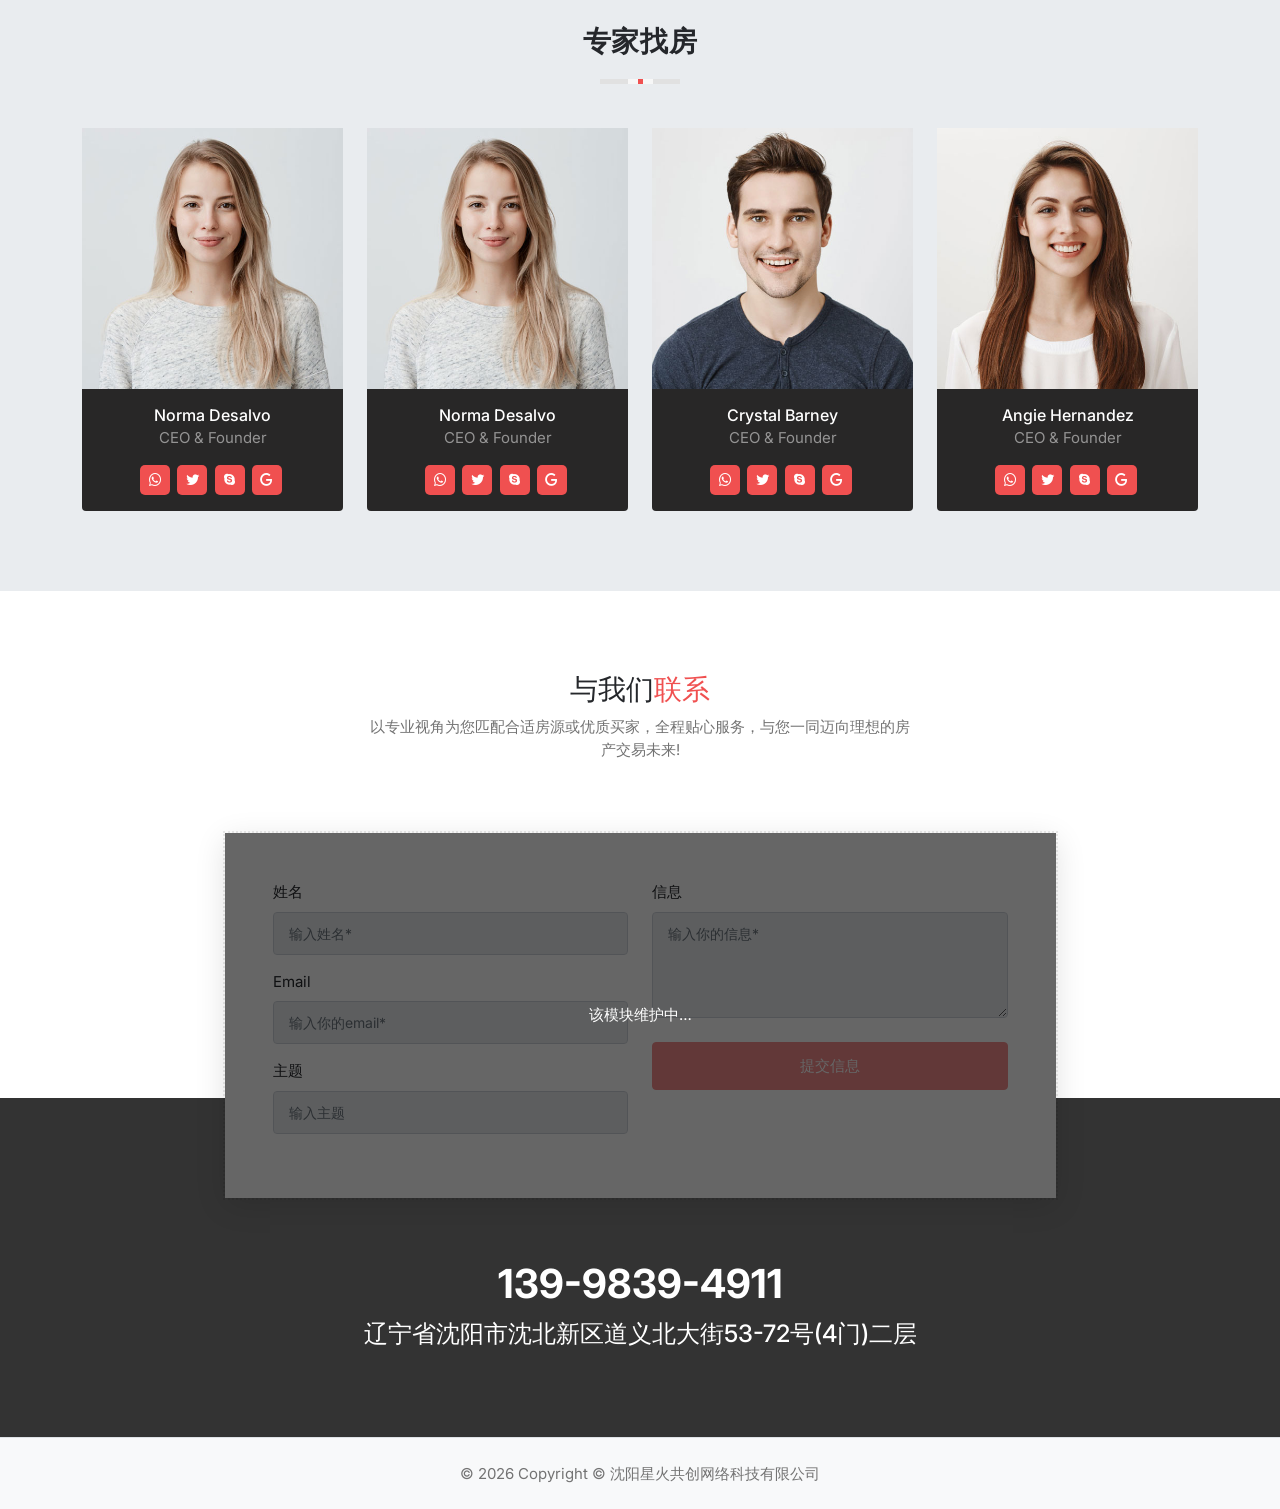
==== commit 6076b0ff: "11111" ====
--- a/index.html
+++ b/index.html
@@ -375,7 +375,7 @@
                   <div class="col-lg-6">
                     <div class="services-img mt-4">
                       <img
-                        src="images/about/img1.png"
+                        src="images/about/img1.jpg"
                         class="img-fluid"
                         alt=""
                       />
@@ -401,7 +401,7 @@
                   <div class="col-lg-6">
                     <div class="services-img mt-4">
                       <img
-                        src="images/about/img2.png"
+                        src="images/about/img2.jpg"
                         class="img-fluid"
                         alt=""
                       />
@@ -427,7 +427,7 @@
                   <div class="col-lg-6">
                     <div class="services-img mt-4">
                       <img
-                        src="images/about/img3.png"
+                        src="images/about/img3.jpg"
                         class="img-fluid"
                         alt=""
                       />
--- a/css/style.css
+++ b/css/style.css
@@ -1294,6 +1294,7 @@
   border-radius: 10px;
 }
 .item-box img{
+  width: 100%;
 	transition: all .3s ease
 }
 .item-box:hover img {
@@ -1314,6 +1315,7 @@
 	justify-content: center;
 	align-items: center;
 }
+
 
 .item-box_overlay .play-button {
 	cursor: pointer;
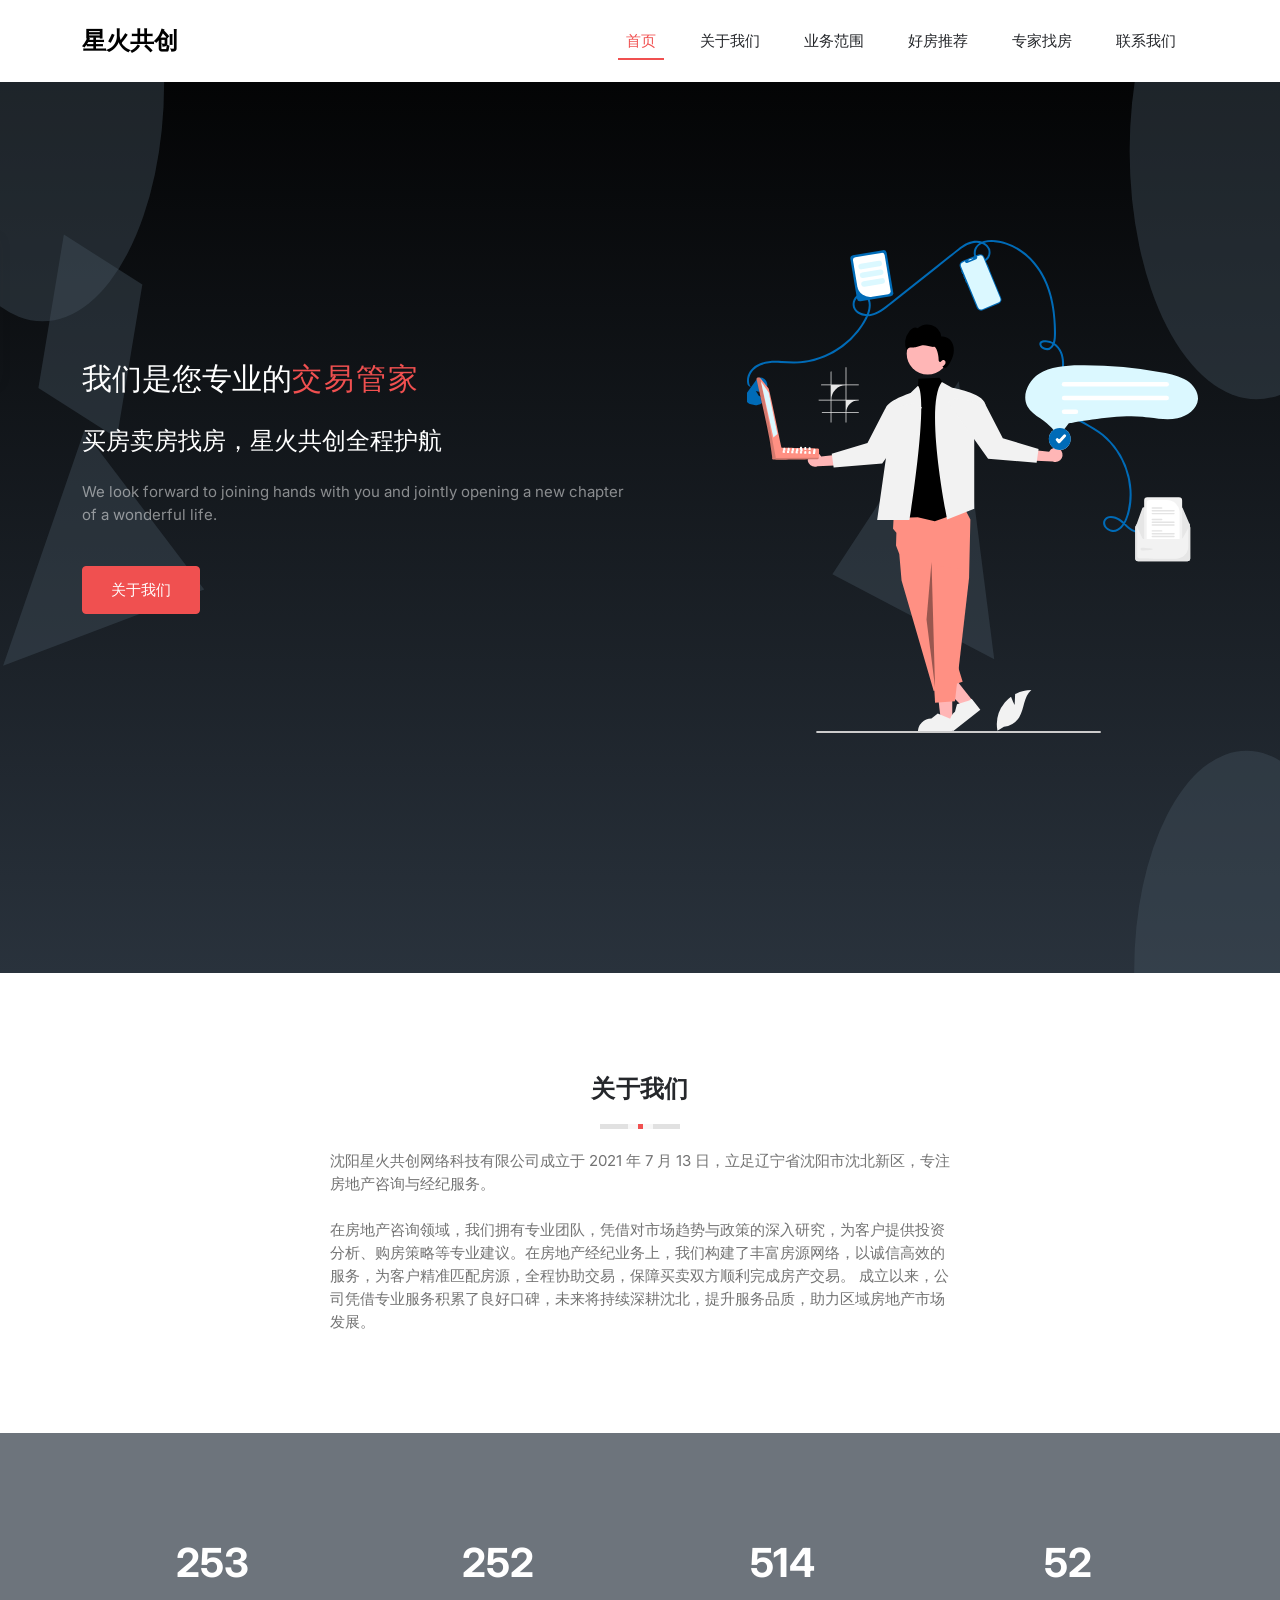
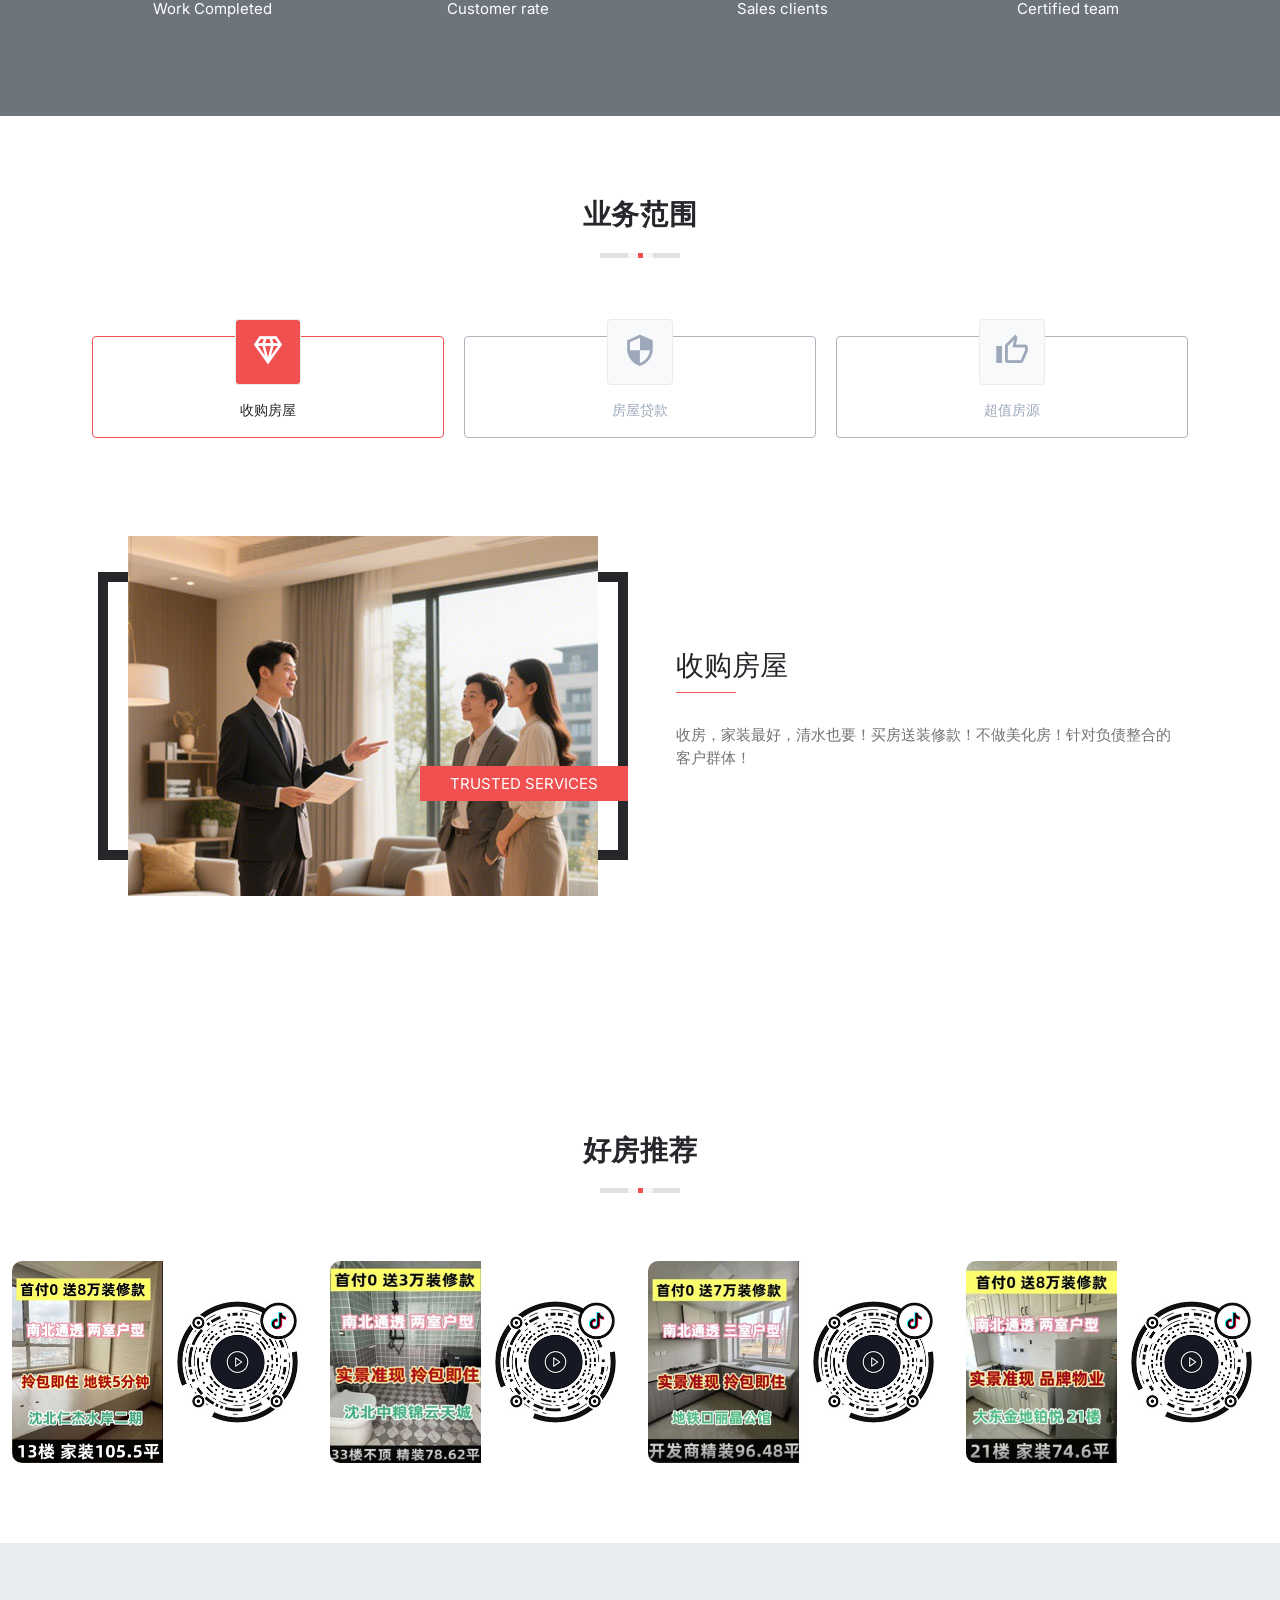
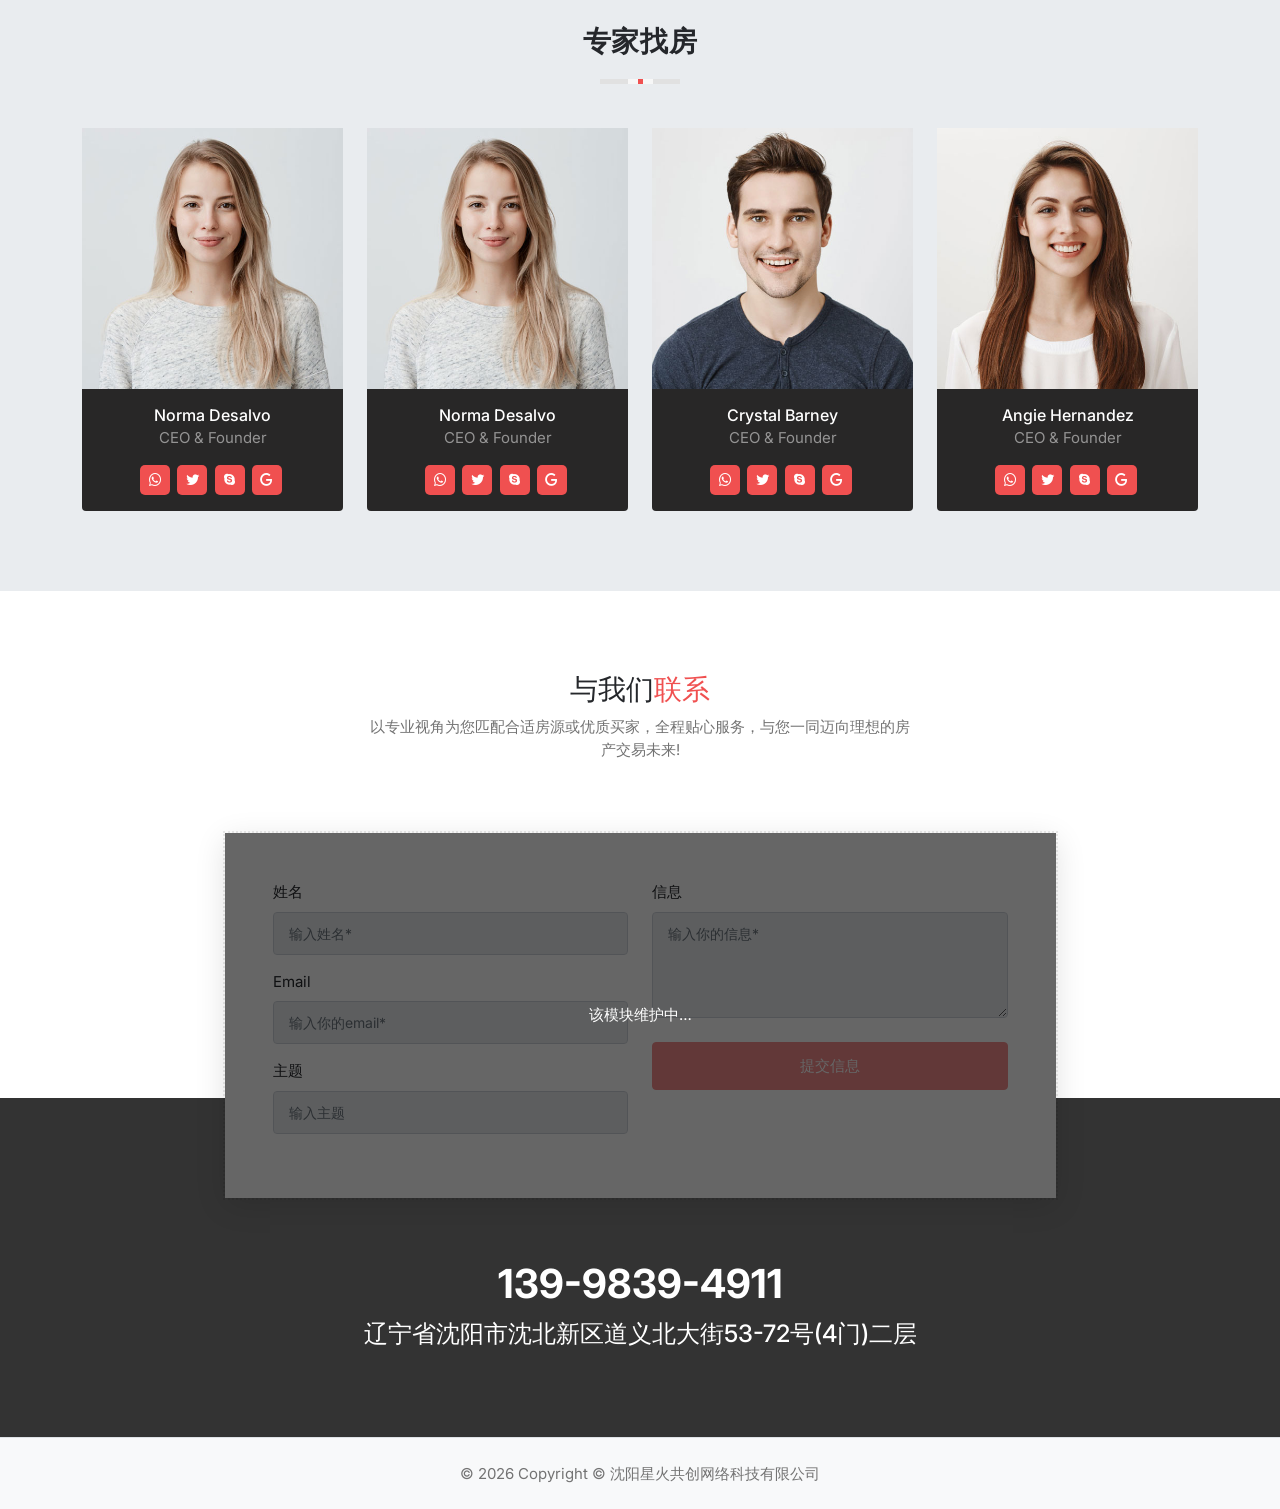
==== commit 65c81367: "11111" ====
--- a/index.html
+++ b/index.html
@@ -484,65 +484,65 @@
                         src="images/work/work-1.jpg"
                         alt="1"
                       />
-                      <div class="item-box_overlay">
+                      <!-- <div class="item-box_overlay">
                         <a
                           class="glightbox item-img-wrap"
                           href="https://vjs.zencdn.net/v/oceans.mp4"
                         >
                           <div class="play-button right-triangle"></div>
                         </a>
-                      </div>
+                      </div> -->
                     </div>
                   </div>
                   <div class="col-lg-3">
                     <div class="item-box">
                       <img
                         class="item-container img-fluid"
-                        src="images/work/work-1.jpg"
+                        src="images/work/work-2.jpg"
                         alt="1"
                       />
-                      <div class="item-box_overlay">
+                      <!-- <div class="item-box_overlay">
                         <a
                           class="glightbox"
                           href="https://vjs.zencdn.net/v/oceans.mp4"
                         >
                           <div class="play-button right-triangle"></div>
                         </a>
-                      </div>
+                      </div> -->
                     </div>
                   </div>
                   <div class="col-lg-3">
                     <div class="item-box">
                       <img
                         class="item-container img-fluid"
-                        src="images/work/work-1.jpg"
+                        src="images/work/work-3.jpg"
                         alt="1"
                       />
-                      <div class="item-box_overlay">
+                      <!-- <div class="item-box_overlay">
                         <a
                           class="glightbox"
                           href="https://vjs.zencdn.net/v/oceans.mp4"
                         >
                           <div class="play-button right-triangle"></div>
                         </a>
-                      </div>
+                      </div> -->
                     </div>
                   </div>
                   <div class="col-lg-3">
                     <div class="item-box">
                       <img
                         class="item-container img-fluid"
-                        src="images/work/work-1.jpg"
+                        src="images/work/work-4.jpg"
                         alt="1"
                       />
-                      <div class="item-box_overlay">
+                      <!-- <div class="item-box_overlay">
                         <a
                           class="glightbox"
                           href="https://vjs.zencdn.net/v/oceans.mp4"
                         >
                           <div class="play-button right-triangle"></div>
                         </a>
-                      </div>
+                      </div> -->
                     </div>
                   </div>
                 </div>
--- a/css/style.css
+++ b/css/style.css
@@ -849,12 +849,12 @@
 .intro {
   height: 32px;
   color: #fff;
-  font-size: 40px;
-  margin-bottom: 44px;
+  font-size: 30px;
+  margin-bottom: 34px;
 }
 .intro .typing {
   text-transform: uppercase;
-  font-size: 40px;
+  font-size: 30px;
   letter-spacing: 2px;
   height: auto;
   position: relative;
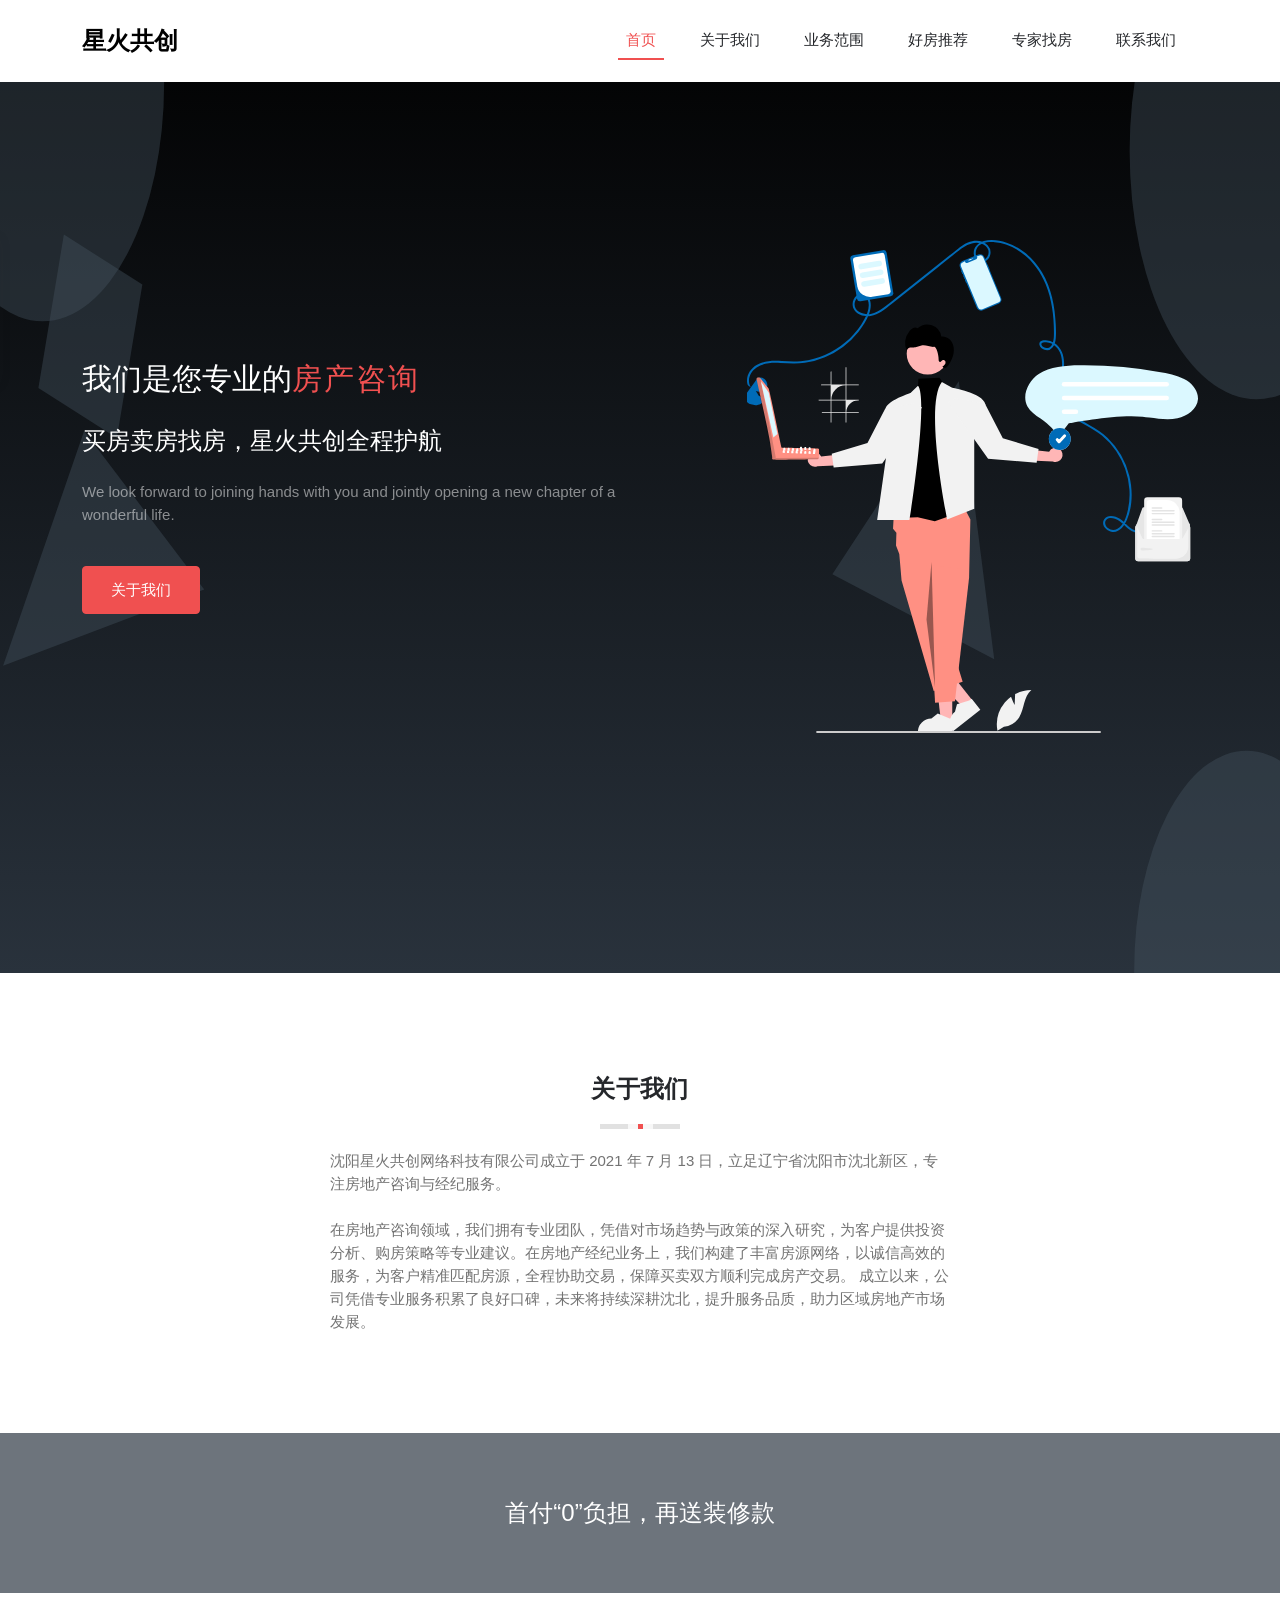
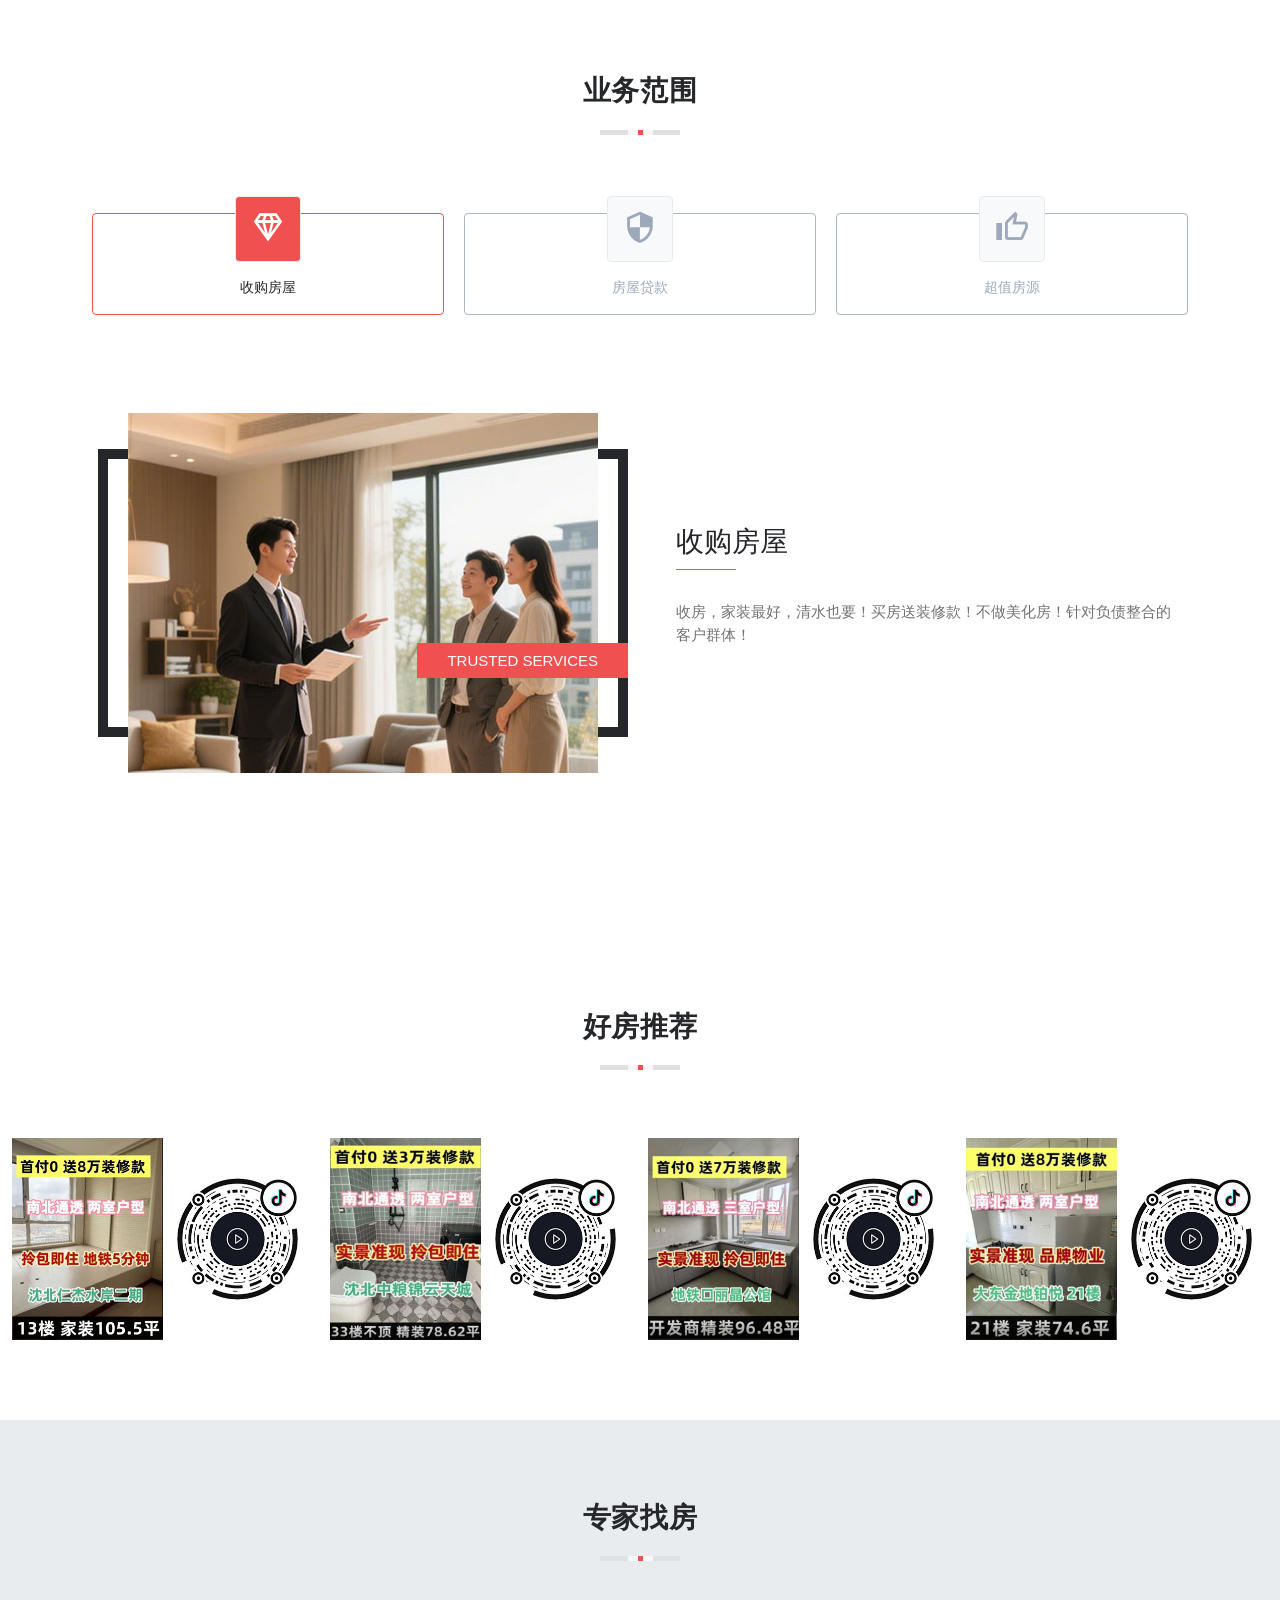
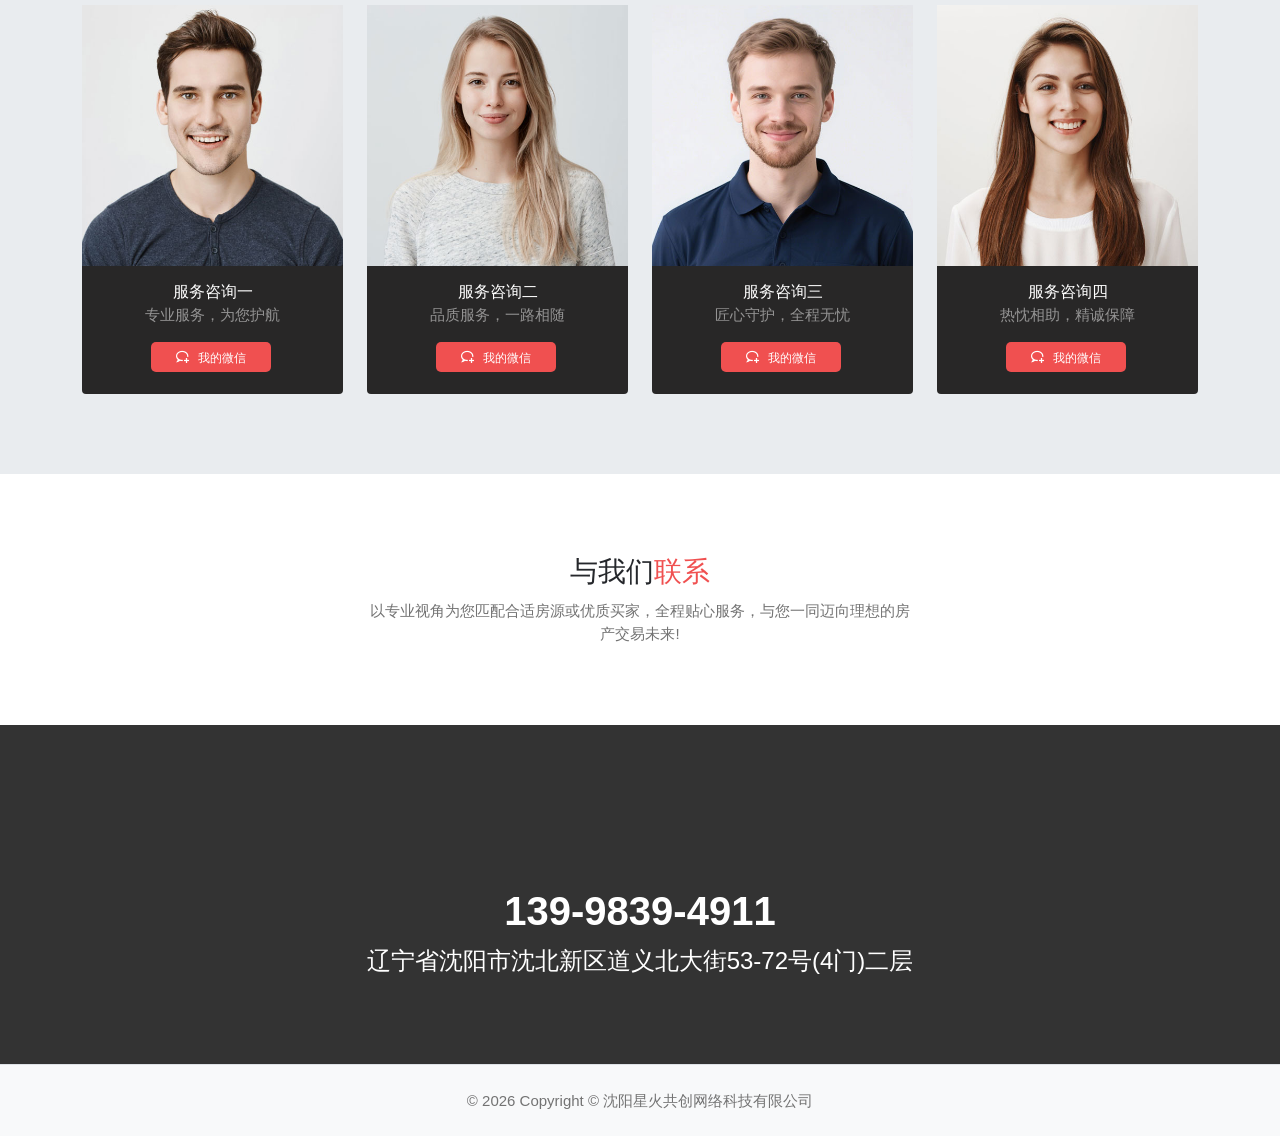
==== commit 18611668: "1111" ====
--- a/index.html
+++ b/index.html
@@ -258,9 +258,11 @@
     <!--End 关于我们 -->
     <!-- START COUNTER -->
     <section class="section counter">
-      <div class="bg-overlay"></div>
+      <div class="bg-overlay banner-slogan">
+        首付“0”负担，再送装修款
+      </div>
       <div class="container">
-        <div class="row align-items-center" id="counter">
+        <!-- <div class="row align-items-center" id="counter">
           <div class="col-lg-3">
             <div class="business-counter-box text-center">
               <h1 class="counter-count mt-4 text-white fw-bold">
@@ -293,7 +295,7 @@
               <p class="text-white">Certified team</p>
             </div>
           </div>
-        </div>
+        </div> -->
       </div>
     </section>
     <!-- END COUNTER -->
@@ -478,7 +480,7 @@
               >
                 <div class="row g-3">
                   <div class="col-lg-3">
-                    <div class="item-box">
+                    <a class="item-box" href="https://www.douyin.com/video/7495666583529901372" target="_blank">
                       <img
                         class="item-container img-fluid"
                         src="images/work/work-1.jpg"
@@ -492,10 +494,10 @@
                           <div class="play-button right-triangle"></div>
                         </a>
                       </div> -->
-                    </div>
+                    </a>
                   </div>
                   <div class="col-lg-3">
-                    <div class="item-box">
+                    <a class="item-box" href="https://www.douyin.com/video/7495396048924904763" target="_blank">
                       <img
                         class="item-container img-fluid"
                         src="images/work/work-2.jpg"
@@ -509,10 +511,10 @@
                           <div class="play-button right-triangle"></div>
                         </a>
                       </div> -->
-                    </div>
+                    </a>
                   </div>
                   <div class="col-lg-3">
-                    <div class="item-box">
+                    <a class="item-box" href="https://www.douyin.com/video/7494842885683301692" target="_blank">
                       <img
                         class="item-container img-fluid"
                         src="images/work/work-3.jpg"
@@ -526,10 +528,10 @@
                           <div class="play-button right-triangle"></div>
                         </a>
                       </div> -->
-                    </div>
+                    </a>
                   </div>
                   <div class="col-lg-3">
-                    <div class="item-box">
+                    <a class="item-box" href="https://www.douyin.com/video/7494214452338871609" target="_blank">
                       <img
                         class="item-container img-fluid"
                         src="images/work/work-4.jpg"
@@ -543,7 +545,7 @@
                           <div class="play-button right-triangle"></div>
                         </a>
                       </div> -->
-                    </div>
+                    </a>
                   </div>
                 </div>
               </div>
@@ -571,34 +573,22 @@
               <div class="col-lg-3 col-md-6">
                 <div class="team-box card rounded mt-4 border-0">
                   <div class="team-img overflow-hidden">
-                    <img src="images/users/img1.jpg" alt="" class="img-fluid" />
+                    <img src="images/users/img-1.jpg" alt="" class="img-fluid" />
                   </div>
                   <!--end team-img-->
+                  <div class="wechatbox">
+                    <i class="mdi mdi-close-circle" title="关闭" onclick="toggleWeChatBox(this)(this)"></i>
+                    <img src="images/users/img-1-wechat.jpg" alt="" />
+                  </div>
                   <div class="card-body text-center">
                     <a href="#" class="team-name">
-                      <h6 class="mb-0">Norma Desalvo</h6>
+                      <h6 class="mb-0">服务咨询一</h6>
                     </a>
-                    <p class="text-white-50 mb-0 f-14">CEO &amp; Founder</p>
+                    <p class="text-white-50 mb-0 f-14">专业服务，为您护航</p>
                     <ul class="team-social list-inline mt-3 mb-0">
-                      <li class="list-inline-item">
-                        <a href="#" class="social-link"
-                          ><i class="mdi mdi-whatsapp"></i
-                        ></a>
-                      </li>
-                      <li class="list-inline-item">
-                        <a href="#" class="social-link"
-                          ><i class="mdi mdi-twitter"></i
-                        ></a>
-                      </li>
-                      <li class="list-inline-item">
-                        <a href="#" class="social-link"
-                          ><i class="mdi mdi-skype"></i
-                        ></a>
-                      </li>
-                      <li class="list-inline-item">
-                        <a href="#" class="social-link"
-                          ><i class="mdi mdi-google"></i
-                        ></a>
+                      <li class="list-inline-item addWechat"  onclick="toggleWeChatBox(this)(this)">
+                          <i class="mdi mdi-chat-plus-outline"></i>
+                          <span>我的微信</span>
                       </li>
                     </ul>
                     <!--end team-social-->
@@ -611,34 +601,22 @@
               <div class="col-lg-3 col-md-6">
                 <div class="team-box card rounded mt-4 border-0">
                   <div class="team-img overflow-hidden">
-                    <img src="images/users/img1.jpg" alt="" class="img-fluid" />
+                    <img src="images/users/img-2.jpg" alt="" class="img-fluid" />
                   </div>
                   <!--end team-img-->
+                  <div class="wechatbox">
+                    <i class="mdi mdi-close-circle" title="关闭" onclick="toggleWeChatBox(this)"></i>
+                    <img src="images/users/img-1-wechat.jpg" alt="" />
+                  </div>
                   <div class="card-body text-center">
                     <a href="#" class="team-name">
-                      <h6 class="mb-0">Norma Desalvo</h6>
+                      <h6 class="mb-0">服务咨询二</h6>
                     </a>
-                    <p class="text-white-50 mb-0 f-14">CEO &amp; Founder</p>
+                    <p class="text-white-50 mb-0 f-14">品质服务，一路相随</p>
                     <ul class="team-social list-inline mt-3 mb-0">
-                      <li class="list-inline-item">
-                        <a href="#" class="social-link"
-                          ><i class="mdi mdi-whatsapp"></i
-                        ></a>
-                      </li>
-                      <li class="list-inline-item">
-                        <a href="#" class="social-link"
-                          ><i class="mdi mdi-twitter"></i
-                        ></a>
-                      </li>
-                      <li class="list-inline-item">
-                        <a href="#" class="social-link"
-                          ><i class="mdi mdi-skype"></i
-                        ></a>
-                      </li>
-                      <li class="list-inline-item">
-                        <a href="#" class="social-link"
-                          ><i class="mdi mdi-google"></i
-                        ></a>
+                      <li class="list-inline-item addWechat"  onclick="toggleWeChatBox(this)">
+                          <i class="mdi mdi-chat-plus-outline"></i>
+                          <span>我的微信</span>
                       </li>
                     </ul>
                     <!--end team-social-->
@@ -651,34 +629,22 @@
               <div class="col-lg-3 col-md-6">
                 <div class="team-box card rounded mt-4 border-0">
                   <div class="team-img overflow-hidden">
-                    <img src="images/users/img2.jpg" alt="" class="img-fluid" />
+                    <img src="images/users/img-3.jpg" alt="" class="img-fluid" />
                   </div>
                   <!--end team-img-->
+                  <div class="wechatbox">
+                    <i class="mdi mdi-close-circle" title="关闭" onclick="toggleWeChatBox(this)"></i>
+                    <img src="images/users/img-1-wechat.jpg" alt="" />
+                  </div>
                   <div class="card-body text-center">
                     <a href="#" class="team-name">
-                      <h6 class="mb-0">Crystal Barney</h6>
+                      <h6 class="mb-0">服务咨询三</h6>
                     </a>
-                    <p class="text-white-50 mb-0 f-14">CEO &amp; Founder</p>
+                    <p class="text-white-50 mb-0 f-14">匠心守护，全程无忧</p>
                     <ul class="team-social list-inline mt-3 mb-0">
-                      <li class="list-inline-item">
-                        <a href="#" class="social-link"
-                          ><i class="mdi mdi-whatsapp"></i
-                        ></a>
-                      </li>
-                      <li class="list-inline-item">
-                        <a href="#" class="social-link"
-                          ><i class="mdi mdi-twitter"></i
-                        ></a>
-                      </li>
-                      <li class="list-inline-item">
-                        <a href="#" class="social-link"
-                          ><i class="mdi mdi-skype"></i
-                        ></a>
-                      </li>
-                      <li class="list-inline-item">
-                        <a href="#" class="social-link"
-                          ><i class="mdi mdi-google"></i
-                        ></a>
+                      <li class="list-inline-item addWechat"  onclick="toggleWeChatBox(this)">
+                          <i class="mdi mdi-chat-plus-outline"></i>
+                          <span>我的微信</span>
                       </li>
                     </ul>
                     <!--end team-social-->
@@ -691,34 +657,22 @@
               <div class="col-lg-3 col-md-6">
                 <div class="team-box card rounded mt-4 border-0">
                   <div class="team-img overflow-hidden">
-                    <img src="images/users/img3.jpg" alt="" class="img-fluid" />
+                    <img src="images/users/img-4.jpg" alt="" class="img-fluid" />
                   </div>
                   <!--emd team-img-->
+                  <div class="wechatbox">
+                    <i class="mdi mdi-close-circle" title="关闭" onclick="toggleWeChatBox(this)"></i>
+                    <img src="images/users/img-1-wechat.jpg" alt="" />
+                  </div>
                   <div class="card-body text-center">
                     <a href="#" class="team-name">
-                      <h6 class="mb-0">Angie Hernandez</h6>
+                      <h6 class="mb-0">服务咨询四</h6>
                     </a>
-                    <p class="text-white-50 mb-0 f-14">CEO &amp; Founder</p>
+                    <p class="text-white-50 mb-0 f-14">热忱相助，精诚保障</p>
                     <ul class="team-social list-inline mt-3 mb-0">
-                      <li class="list-inline-item">
-                        <a href="#" class="social-link"
-                          ><i class="mdi mdi-whatsapp"></i
-                        ></a>
-                      </li>
-                      <li class="list-inline-item">
-                        <a href="#" class="social-link"
-                          ><i class="mdi mdi-twitter"></i
-                        ></a>
-                      </li>
-                      <li class="list-inline-item">
-                        <a href="#" class="social-link"
-                          ><i class="mdi mdi-skype"></i
-                        ></a>
-                      </li>
-                      <li class="list-inline-item">
-                        <a href="#" class="social-link"
-                          ><i class="mdi mdi-google"></i
-                        ></a>
+                      <li class="list-inline-item addWechat"  onclick="toggleWeChatBox(this)">
+                          <i class="mdi mdi-chat-plus-outline"></i>
+                          <span>我的微信</span>
                       </li>
                     </ul>
                     <!--end team-social-->
@@ -743,102 +697,12 @@
       <div class="container">
         <div class="row justify-content-center">
           <div class="col-xl-6 col-lg-8">
-            <div class="text-center mb-5 pb-4">
+            <div class="text-center">
               <h3>与我们<span class="text-primary">联系</span></h3>
               <p class="mb-0">
                 以专业视角为您匹配合适房源或优质买家，全程贴心服务，与您一同迈向理想的房产交易未来!
               </p>
             </div>
-          </div>
-          <!--end col-->
-          <div class="col-lg-9">
-            <div class="contact-form p-5 box-shadow maintenance">
-              <form
-                method="post"
-                onsubmit="return validateForm()"
-                name="myForm"
-                id="myForm"
-              >
-                <span id="error-msg"></span>
-                <div class="row">
-                  <div class="col-lg-6">
-                    <div class="mb-3">
-                      <div class="position-relative mb-3">
-                        <label for="name" class="form-label">姓名</label
-                        ><input
-                        disabled="disabled"
-                          name="name"
-                          id="name"
-                          type="text"
-                          class="form-control"
-                          placeholder="输入姓名*"
-                        />
-                      </div>
-                    </div>
-                    <div class="mb-3">
-                      <div class="position-relative mb-3">
-                        <label for="email" class="form-label"
-                          >Email</label
-                        ><input
-                        disabled="disabled"
-                          name="email"
-                          id="email"
-                          type="email"
-                          class="form-control"
-                          placeholder="输入你的email*"
-                        />
-                      </div>
-                    </div>
-                    <div class="mb-3">
-                      <div class="position-relative mb-3">
-                        <label for="subject" class="form-label">主题</label
-                        ><input
-                        disabled="disabled"
-                          name="subject"
-                          id="subject"
-                          type="text"
-                          class="form-control"
-                          placeholder="输入主题"
-                        />
-                      </div>
-                    </div>
-                  </div>
-                  <!--end col-->
-                  <div class="col-lg-6">
-                    <div class="mb-4">
-                      <div class="position-relative mb-3">
-                        <label for="message" class="form-label"
-                          >信息</label
-                        ><textarea
-                        disabled="disabled"
-                          name="comments"
-                          id="comments"
-                          rows="4"
-                          class="form-control"
-                          placeholder="输入你的信息*"
-                        ></textarea>
-                      </div>
-                    </div>
-                    <div class="row">
-                      <div class="col-lg-12">
-                        <input
-                        disabled="disabled"
-                          type="submit"
-                          id="submit"
-                          name="send"
-                          class="btn btn-primary w-100"
-                          value="提交信息"
-                        />
-                      </div>
-                    </div>
-                  </div>
-                  <!--end col-->
-                </div>
-                <!--end row-->
-              </form>
-              <!--end form-->
-            </div>
-            <!--end contact-form-->
           </div>
           <!--end col-->
         </div>
@@ -938,15 +802,16 @@
     <button onclick="topFunction()" id="back-to-top">
       <i class="mdi mdi-arrow-up"></i></button
     ><!--end back-to-top--><!--Custom js-->
-    <script src="js/counter.js"></script>
+    <!-- <script src="js/counter.js"></script> -->
     <!-- Bootstrap Bundale js -->
     <script src="js/bootstrap.bundle.min.js"></script>
     <!-- Swiper Slider js -->
     <script src="js/swiper-bundle.min.js"></script>
     <script src="js/typing-text.js"></script>
-    <script src="js/glightbox.min.js"></script>
+    <!-- <script src="js/glightbox.min.js"></script> -->
     <!-- Contact Js -->
-    <script src="js/contact.js"></script>
+    <!-- <script src="js/contact.js"></script> -->
+      <script src="js/wechat.js"></script>
     <!-- App js -->
     <script src="js/app.js"></script>
   </body>
--- a/css/style.css
+++ b/css/style.css
@@ -1,4 +1,4 @@
-@import "https://fonts.googleapis.com/css2?family=Inter:wght@400;500;600;700&display=swap";
+/* @import "https://fonts.googleapis.com/css2?family=Inter:wght@400;500;600;700&display=swap"; */
 body {
   font-family: "Inter", sans-serif;
   color: #25272b;
@@ -744,6 +744,14 @@
   background-size: cover;
   background-position: center;
 }
+.banner-slogan{
+	display: flex;
+	align-items: center;
+	justify-content: center;
+	height: 100%;
+  color: #fff;
+  font-size: 1.5rem;
+}
 .navbar-custom {
   background-color: #fff !important;
   padding: 18px 0;
@@ -1157,7 +1165,7 @@
   background-color: #282727;
 }
 .team .team-box .team-social li {
-  width: 30px;
+  width: 120px;
   height: 30px;
   line-height: 30px;
   background: #f05050;
@@ -1405,4 +1413,79 @@
   color: white;
   background-color: rgba(0,0,0,.6);
   z-index: 100;
+}
+
+.list-inline-item{
+  position: relative;
+}
+
+.wechatbox{
+  position: absolute;
+  top:0;
+  left:0;
+  bottom:0;
+  z-index: 999;
+  background-color:#fff;
+  display: none;
+}
+.wechatbox i{
+  position: absolute;
+  top:0;
+  right:5px;
+  font-size: 18px;
+  color:#f05050;
+  cursor: pointer;
+}
+.wechatbox img{
+	width:100%;
+}
+.wechatshow{
+  display:block
+}
+.addWechat{
+  transition: all 0.5s;
+  overflow: hidden;
+  position: relative;
+  color:white;
+  cursor: pointer;
+}
+.addWechat span{
+  margin-left:4px;
+  font-size:12px
+}
+.addWechat:focus {
+  box-shadow: none;
+}
+.addWechat:after {
+  background: rgba(255, 255, 255, 0.25);
+  content: "";
+  height: 155px;
+  left: -75px;
+  position: absolute;
+  top: -50px;
+  transform: rotate(35deg);
+  transition: all 0.9s ease;
+  width: 50px;
+  z-index: 1;
+}
+.addWechat:hover:after {
+  left: 110%;
+}
+
+@keyframes fadeIn {
+  from { opacity: 0; }
+  to { opacity: 1; }
+}
+
+@keyframes fadeOut {
+  from { opacity: 1; }
+  to { opacity: 0; }
+}
+
+.wechatbox.fade-in {
+  animation: fadeIn 0.3s ease-in-out forwards;
+}
+
+.wechatbox.fade-out {
+  animation: fadeOut 0.3s ease-in-out forwards;
 }
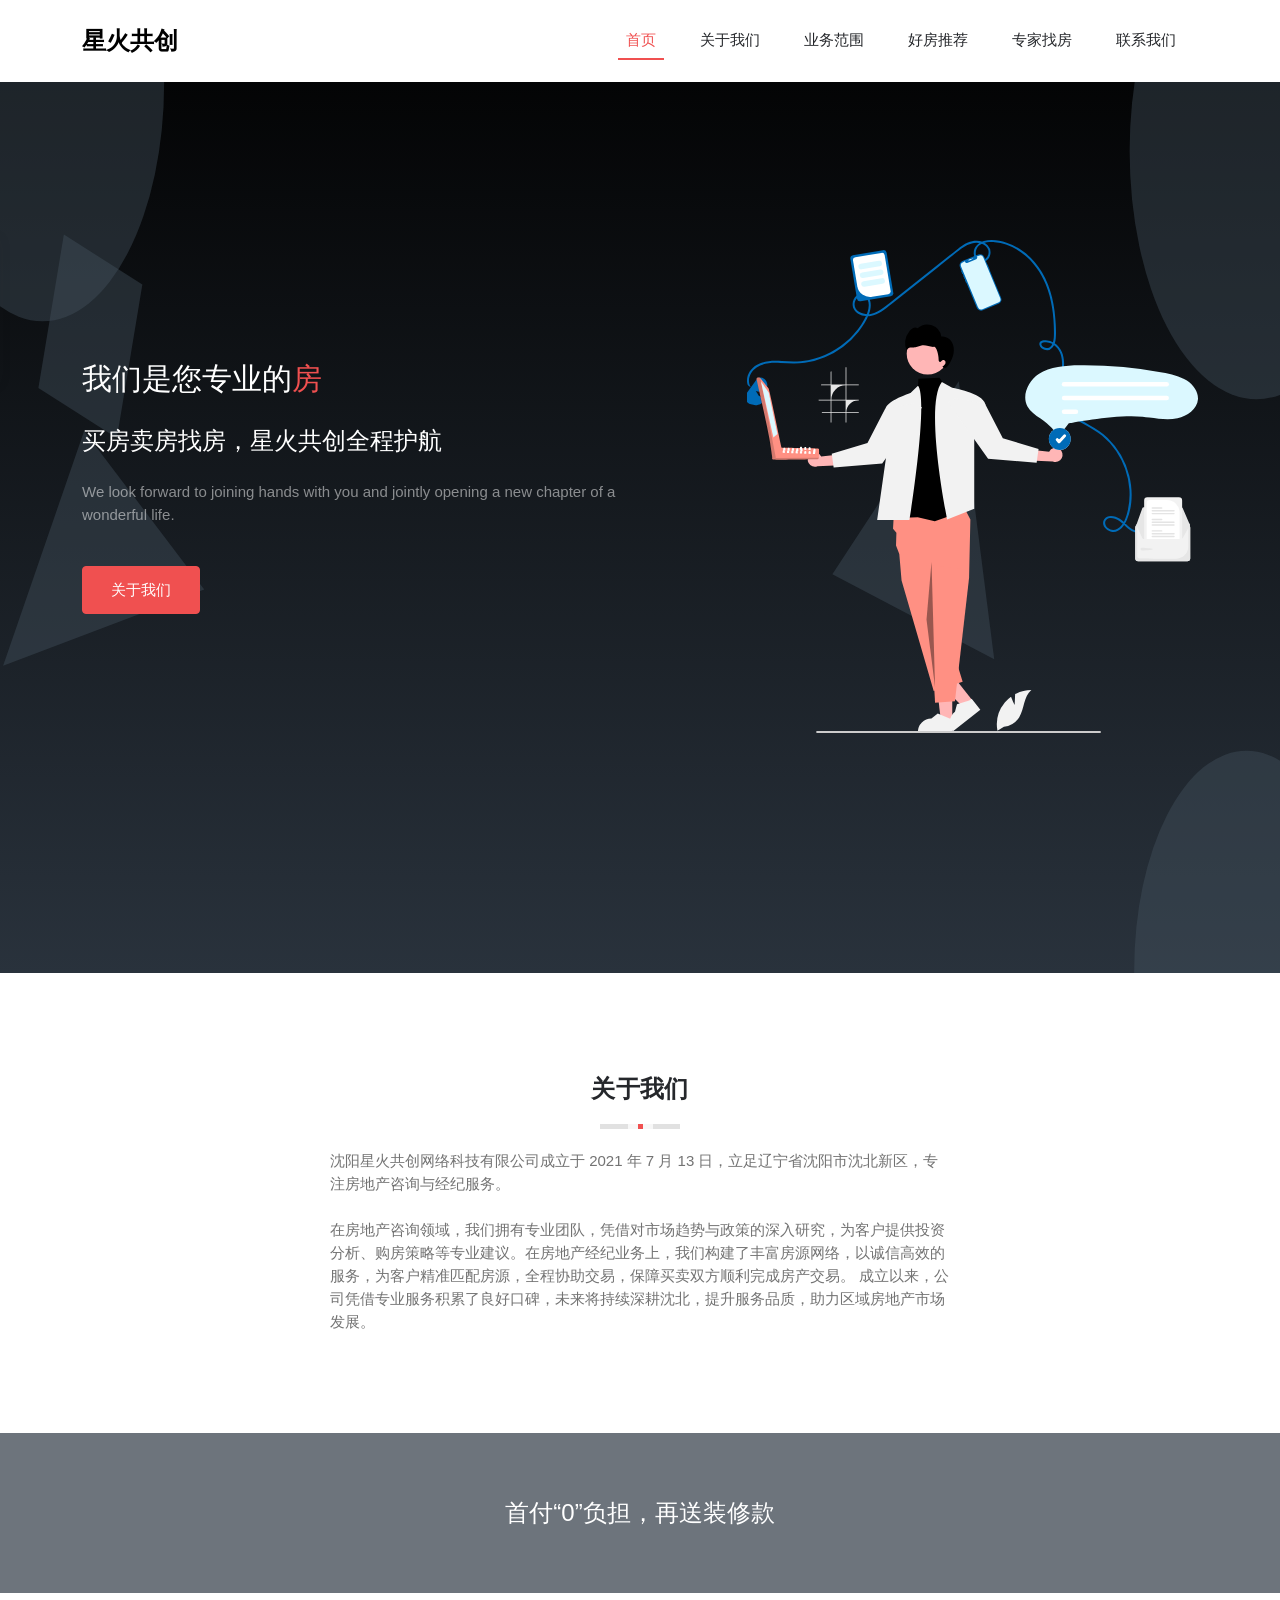
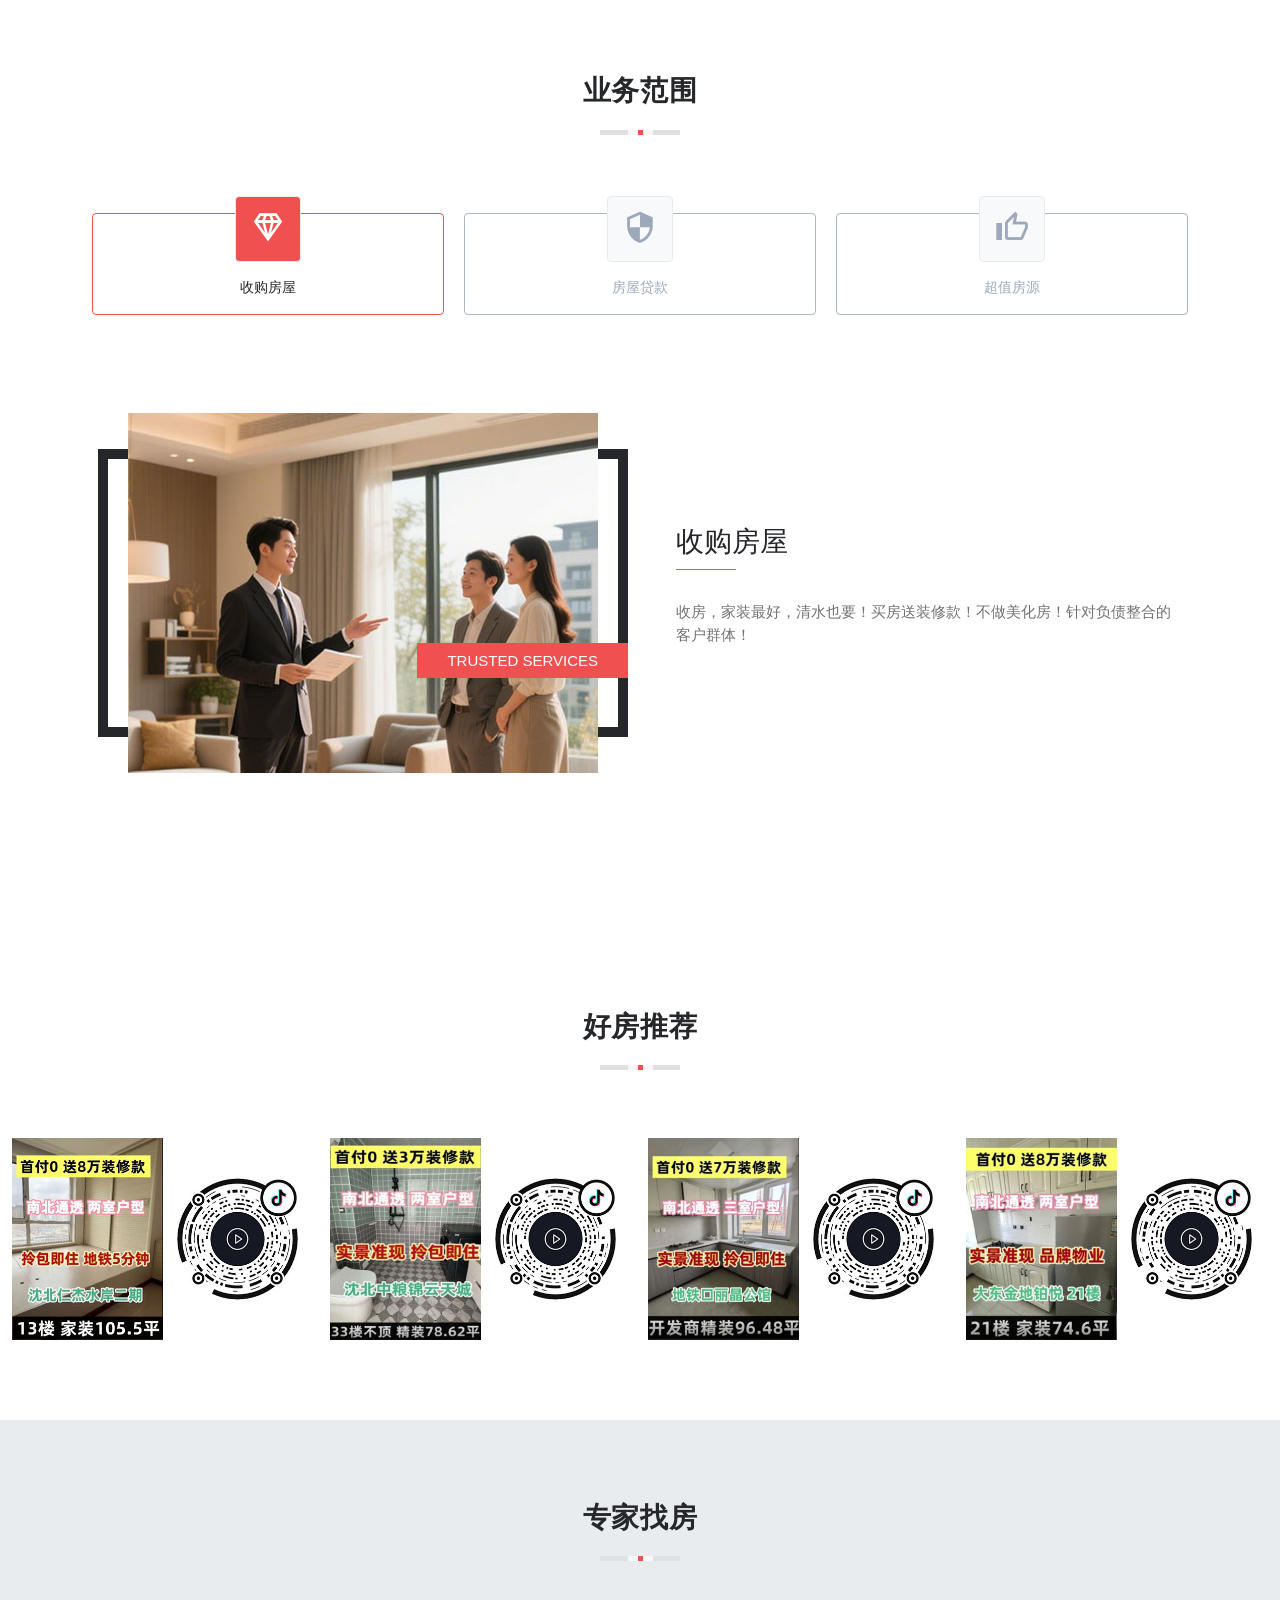
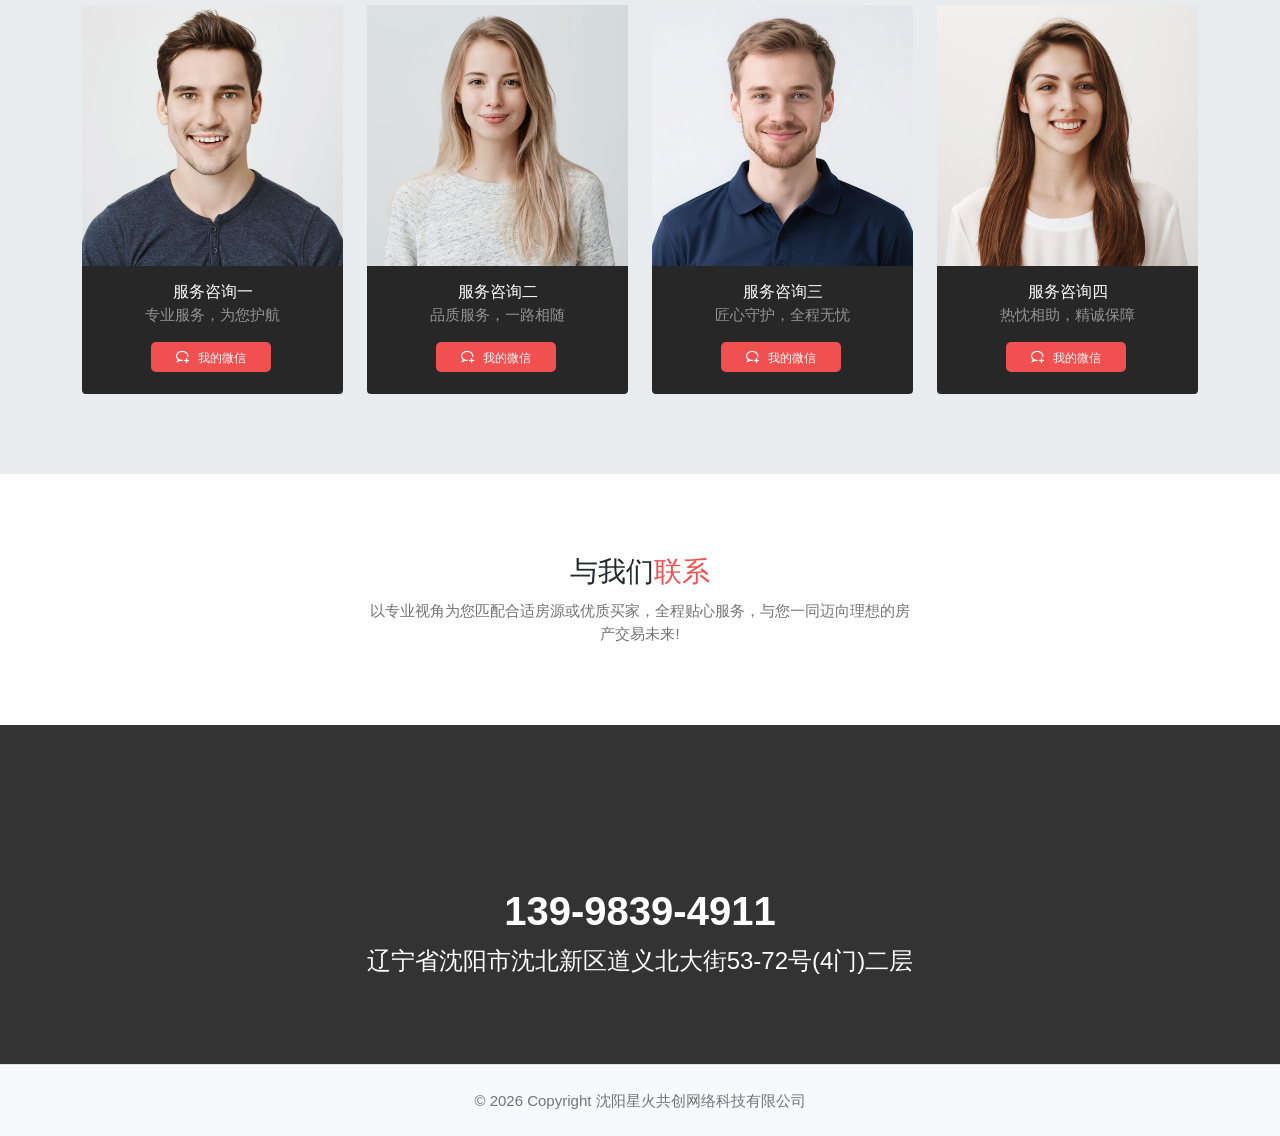
==== commit b4514cb1: "Update index.html" ====
--- a/index.html
+++ b/index.html
@@ -735,7 +735,7 @@
                 <script>
                   document.write(new Date().getFullYear());
                 </script>
-                Copyright &copy; 沈阳星火共创网络科技有限公司
+                Copyright 沈阳星火共创网络科技有限公司
               </p>
             </div>
           </div>
